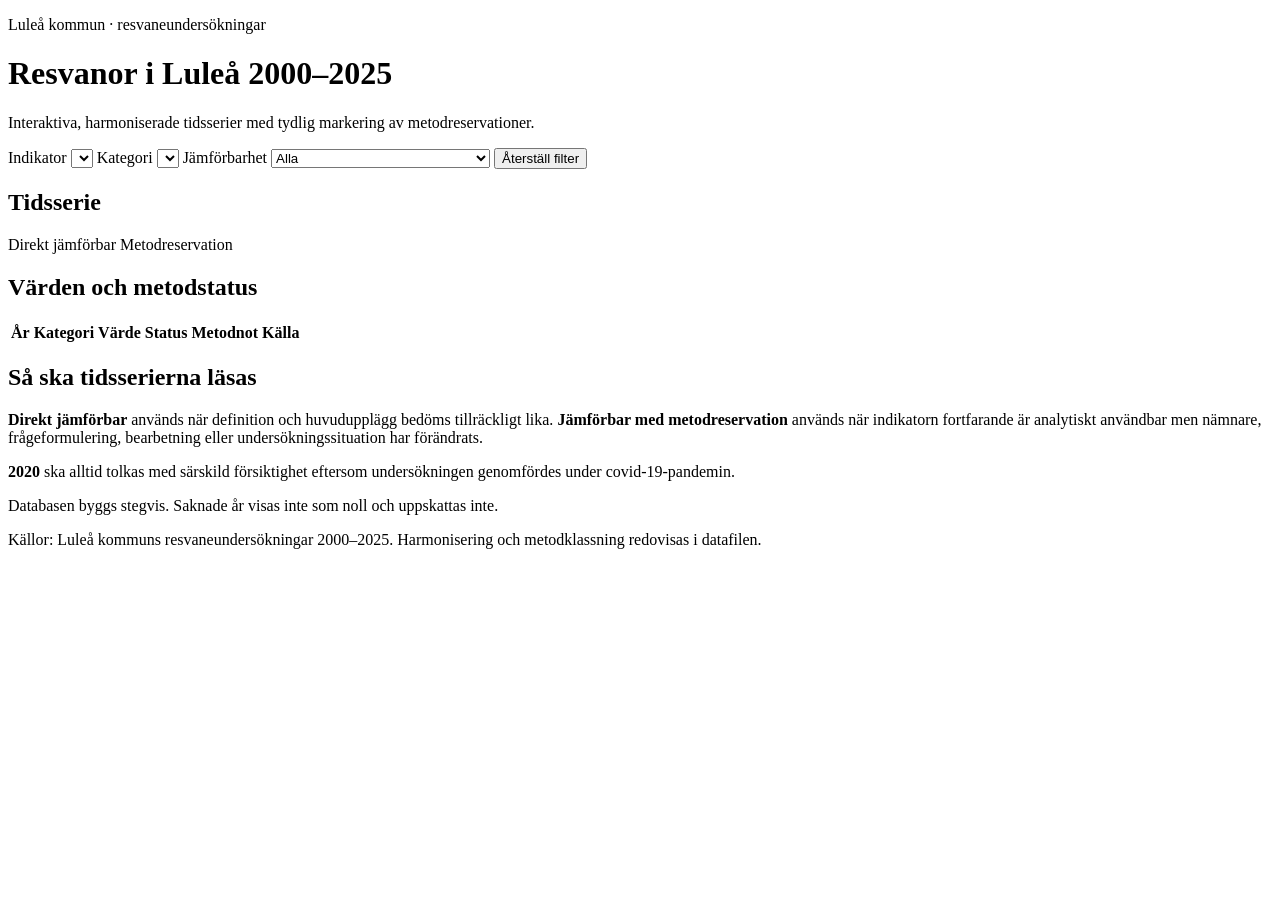
==== docs/index.html @ ea21bcc7 "Add RVU dashboard page" ====
<!doctype html>
<html lang="sv">
<head>
  <meta charset="utf-8">
  <meta name="viewport" content="width=device-width,initial-scale=1">
  <title>Resvanor i Luleå 2000–2025</title>
  <meta name="description" content="Harmoniserade indikatorer från Luleås resvaneundersökningar 2000–2025.">
  <link rel="stylesheet" href="styles.css">
  <script src="https://cdn.plot.ly/plotly-2.35.2.min.js"></script>
</head>
<body>
  <header class="hero">
    <div class="wrap">
      <p class="eyebrow">Luleå kommun · resvaneundersökningar</p>
      <h1>Resvanor i Luleå 2000–2025</h1>
      <p class="lead">Interaktiva, harmoniserade tidsserier med tydlig markering av metodreservationer.</p>
    </div>
  </header>

  <main class="wrap">
    <section class="controls" aria-label="Filter">
      <label>Indikator
        <select id="indicator"></select>
      </label>
      <label>Kategori
        <select id="category"></select>
      </label>
      <label>Jämförbarhet
        <select id="status">
          <option value="all">Alla</option>
          <option value="direct">Direkt jämförbar</option>
          <option value="reservation">Jämförbar med metodreservation</option>
        </select>
      </label>
      <button id="reset" type="button">Återställ filter</button>
    </section>

    <section class="notice" id="notice" role="status"></section>

    <section class="panel">
      <div class="panel-head">
        <div>
          <h2 id="chartTitle">Tidsserie</h2>
          <p id="chartSubtitle"></p>
        </div>
        <div class="legend-note">
          <span class="dot direct"></span> Direkt jämförbar
          <span class="dot reservation"></span> Metodreservation
        </div>
      </div>
      <div id="chart" class="chart" aria-label="Interaktivt diagram"></div>
    </section>

    <section class="panel">
      <h2>Värden och metodstatus</h2>
      <div class="table-wrap">
        <table>
          <thead><tr><th>År</th><th>Kategori</th><th>Värde</th><th>Status</th><th>Metodnot</th><th>Källa</th></tr></thead>
          <tbody id="dataTable"></tbody>
        </table>
      </div>
    </section>

    <section class="method">
      <h2>Så ska tidsserierna läsas</h2>
      <p><strong>Direkt jämförbar</strong> används när definition och huvudupplägg bedöms tillräckligt lika. <strong>Jämförbar med metodreservation</strong> används när indikatorn fortfarande är analytiskt användbar men nämnare, frågeformulering, bearbetning eller undersökningssituation har förändrats.</p>
      <p><strong>2020</strong> ska alltid tolkas med särskild försiktighet eftersom undersökningen genomfördes under covid-19-pandemin.</p>
      <p>Databasen byggs stegvis. Saknade år visas inte som noll och uppskattas inte.</p>
    </section>
  </main>

  <footer class="wrap footer">
    <p>Källor: Luleå kommuns resvaneundersökningar 2000–2025. Harmonisering och metodklassning redovisas i datafilen.</p>
  </footer>
  <script src="app.js"></script>
</body>
</html>
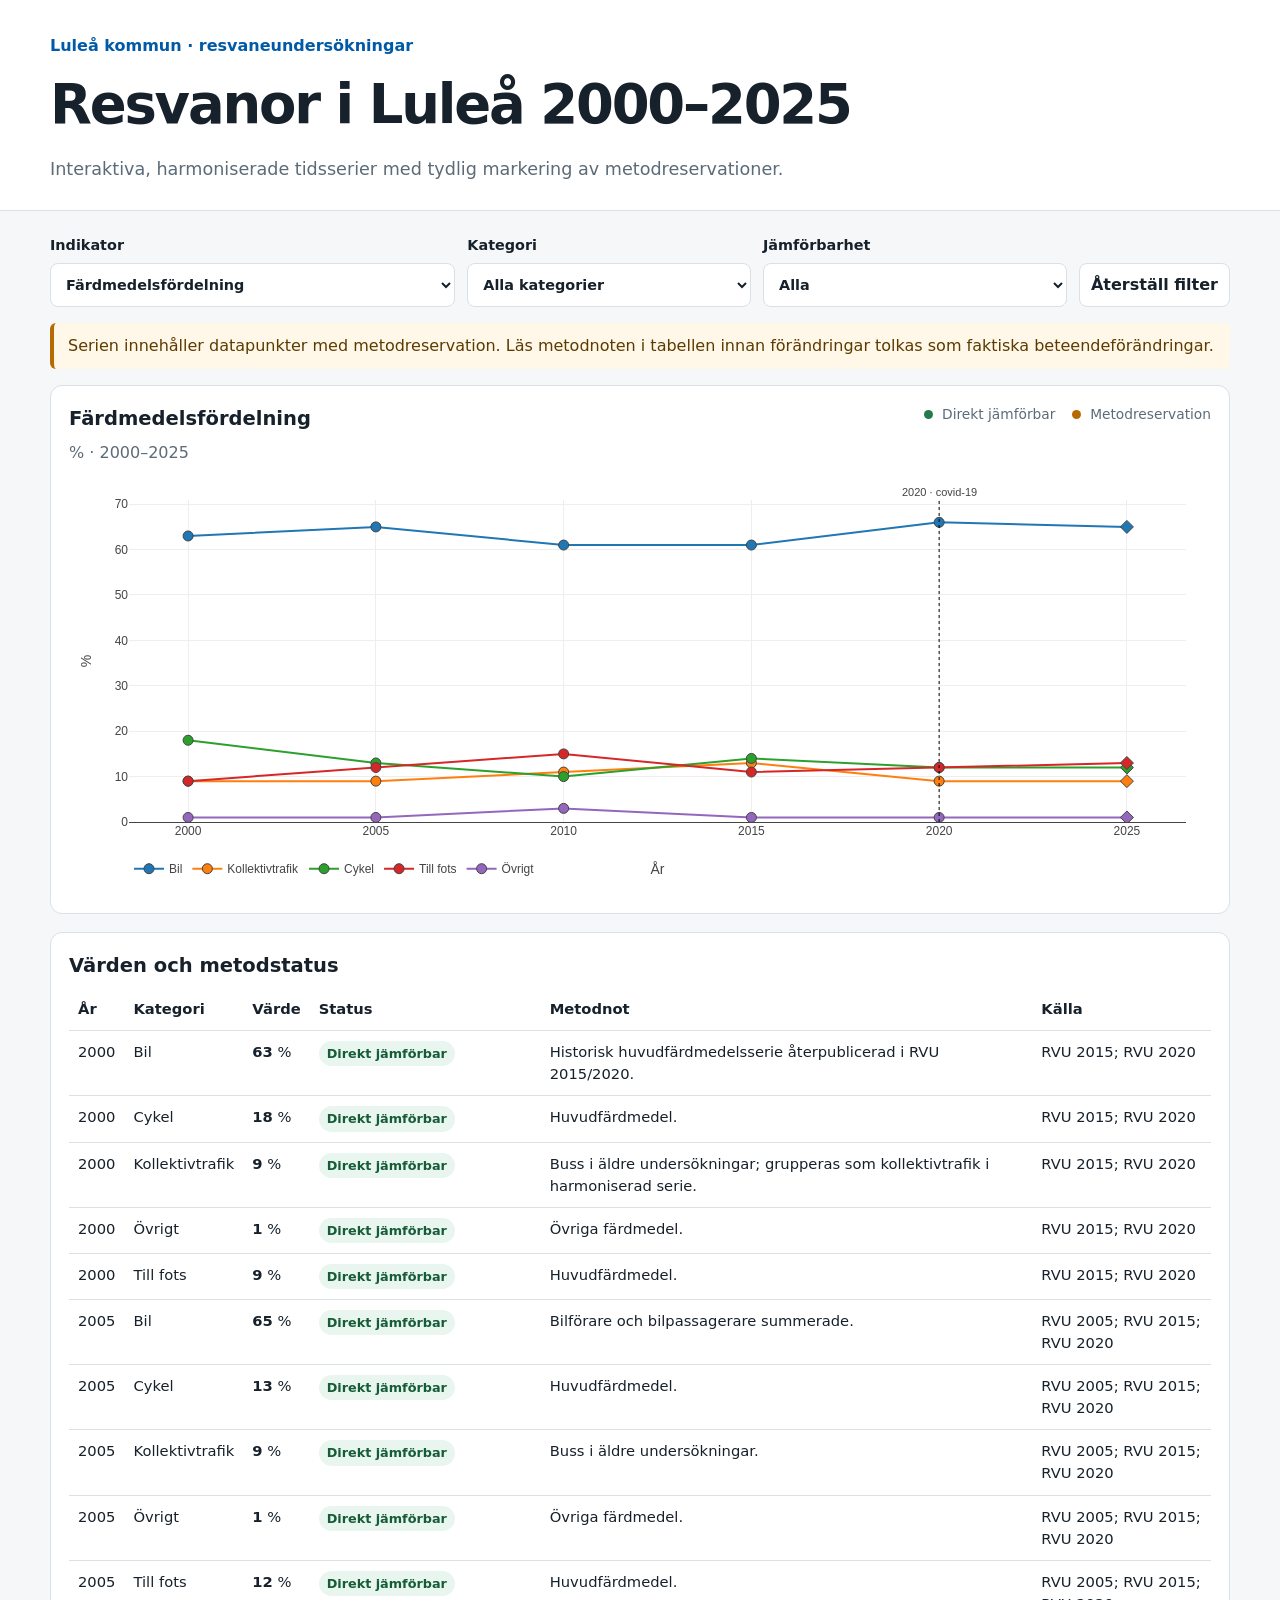
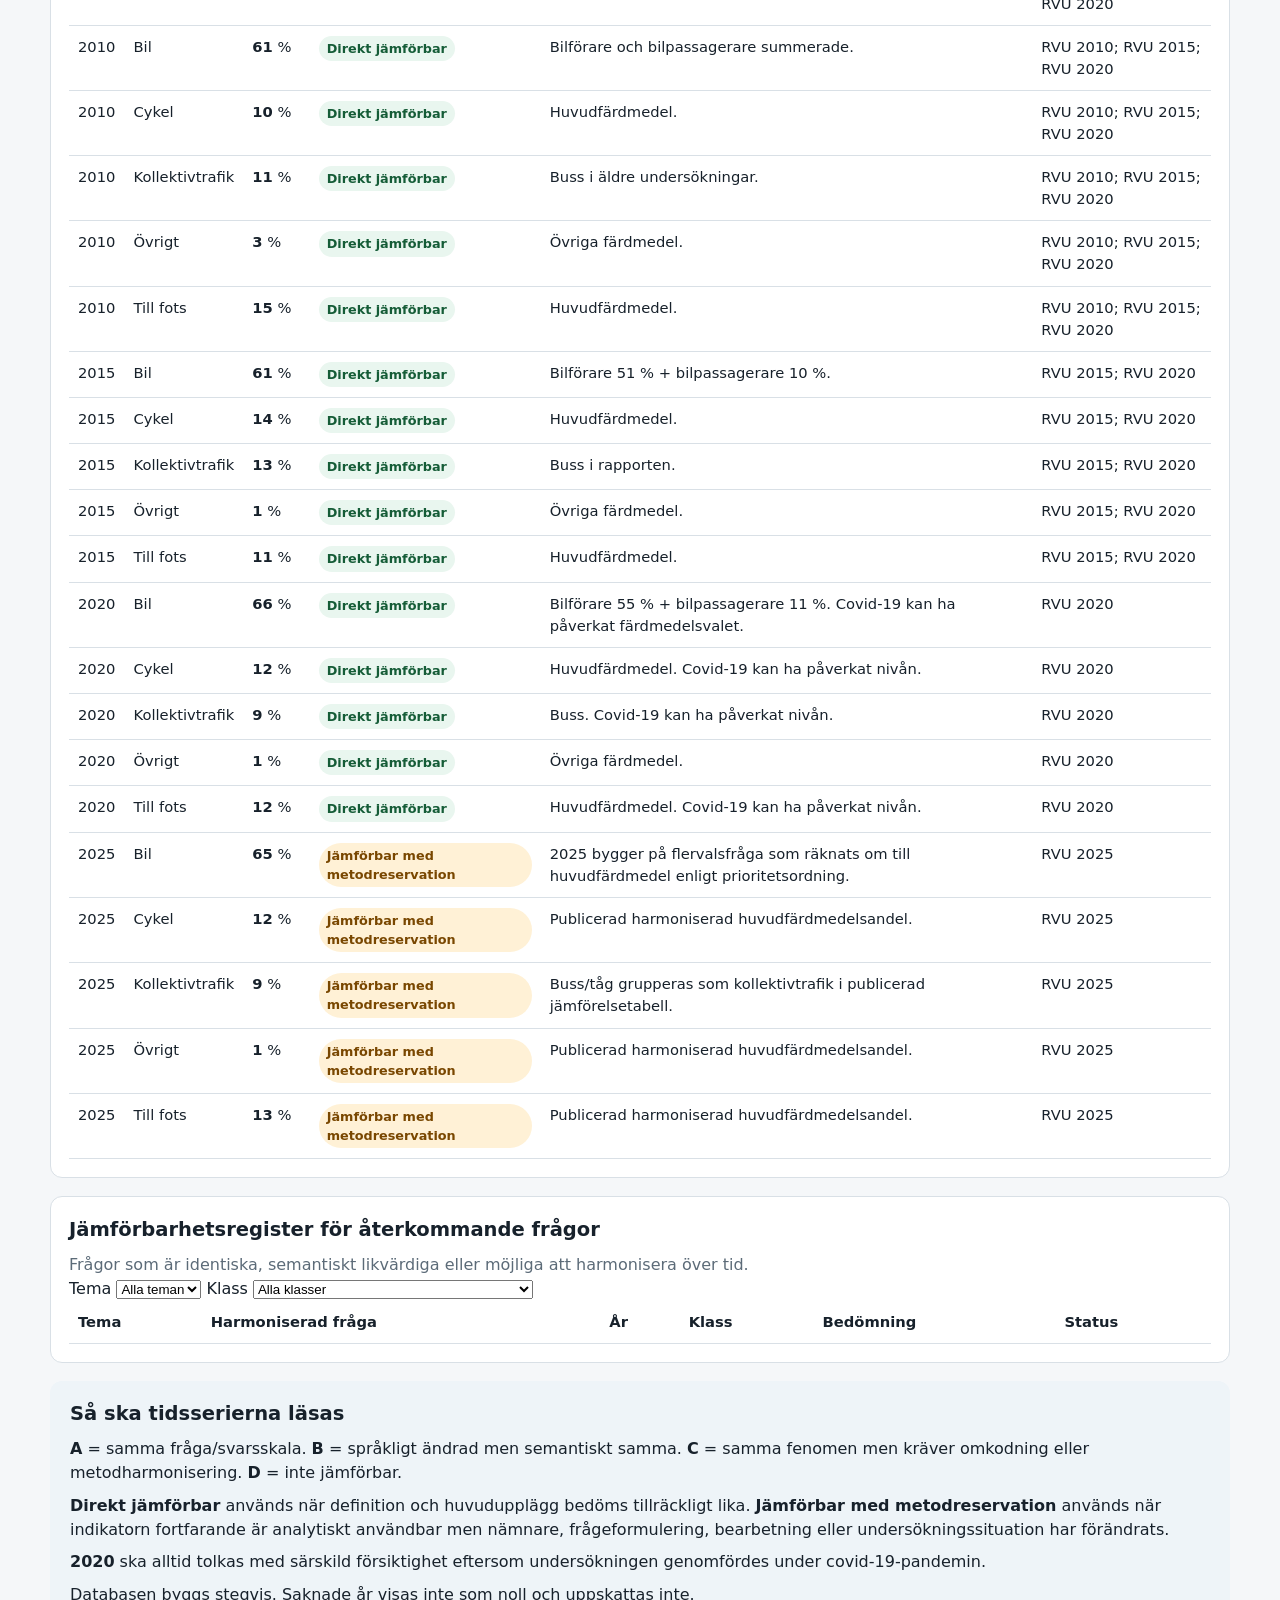
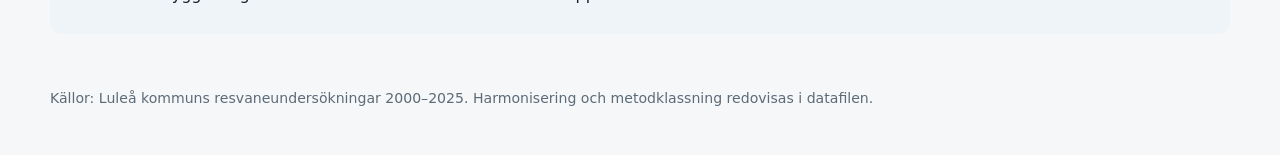
==== commit bb2d0c91: "Add question comparability register to dashboard" ====
--- a/docs/index.html
+++ b/docs/index.html
@@ -61,8 +61,38 @@
       </div>
     </section>
 
+    <section class="panel">
+      <div class="panel-head">
+        <div>
+          <h2>Jämförbarhetsregister för återkommande frågor</h2>
+          <p>Frågor som är identiska, semantiskt likvärdiga eller möjliga att harmonisera över tid.</p>
+        </div>
+      </div>
+      <div class="registry-controls">
+        <label>Tema
+          <select id="registryTheme"><option value="all">Alla teman</option></select>
+        </label>
+        <label>Klass
+          <select id="registryClass">
+            <option value="all">Alla klasser</option>
+            <option value="A">A – Samma fråga och svarsskala</option>
+            <option value="B">B – Semantiskt samma</option>
+            <option value="C">C – Kräver omkodning/metodharmonisering</option>
+            <option value="D">D – Inte jämförbar</option>
+          </select>
+        </label>
+      </div>
+      <div class="table-wrap">
+        <table>
+          <thead><tr><th>Tema</th><th>Harmoniserad fråga</th><th>År</th><th>Klass</th><th>Bedömning</th><th>Status</th></tr></thead>
+          <tbody id="registryTable"></tbody>
+        </table>
+      </div>
+    </section>
+
     <section class="method">
       <h2>Så ska tidsserierna läsas</h2>
+      <p><strong>A</strong> = samma fråga/svarsskala. <strong>B</strong> = språkligt ändrad men semantiskt samma. <strong>C</strong> = samma fenomen men kräver omkodning eller metodharmonisering. <strong>D</strong> = inte jämförbar.</p>
       <p><strong>Direkt jämförbar</strong> används när definition och huvudupplägg bedöms tillräckligt lika. <strong>Jämförbar med metodreservation</strong> används när indikatorn fortfarande är analytiskt användbar men nämnare, frågeformulering, bearbetning eller undersökningssituation har förändrats.</p>
       <p><strong>2020</strong> ska alltid tolkas med särskild försiktighet eftersom undersökningen genomfördes under covid-19-pandemin.</p>
       <p>Databasen byggs stegvis. Saknade år visas inte som noll och uppskattas inte.</p>
--- a/docs/styles.css
+++ b/docs/styles.css
@@ -0,0 +1,9 @@
+:root{--bg:#f5f7f9;--card:#fff;--text:#17212b;--muted:#5c6b78;--line:#d9e0e6;--accent:#005aa7;--direct:#257a4d;--reservation:#b66b00}
+*{box-sizing:border-box}body{margin:0;background:var(--bg);color:var(--text);font-family:system-ui,-apple-system,BlinkMacSystemFont,"Segoe UI",sans-serif;line-height:1.5}
+.wrap{width:min(1180px,calc(100% - 32px));margin:auto}.hero{background:#fff;border-bottom:1px solid var(--line);padding:34px 0 28px}.eyebrow{margin:0 0 6px;color:var(--accent);font-weight:700}.hero h1{margin:0;font-size:clamp(2rem,5vw,3.4rem);letter-spacing:-.04em}.lead{margin:10px 0 0;color:var(--muted);font-size:1.1rem}
+main{padding:24px 0 40px}.controls{display:grid;grid-template-columns:2fr 1.4fr 1.5fr auto;gap:12px;align-items:end;margin-bottom:16px}.controls label{font-weight:650;font-size:.9rem}.controls select,.controls button{width:100%;margin-top:6px;min-height:44px;border:1px solid var(--line);border-radius:8px;background:#fff;color:var(--text);padding:9px 11px;font:inherit}.controls button{cursor:pointer;font-weight:700}.controls button:hover{border-color:#9facb7}
+.notice{margin:0 0 16px;padding:11px 14px;border-left:4px solid var(--reservation);background:#fff7e8;border-radius:6px;color:#5c3b00}.notice:empty{display:none}
+.panel{background:var(--card);border:1px solid var(--line);border-radius:12px;padding:18px;margin-bottom:18px}.panel-head{display:flex;gap:18px;justify-content:space-between;align-items:flex-start}.panel h2,.method h2{margin:0 0 8px;font-size:1.22rem}.panel p{margin:0;color:var(--muted)}.chart{min-height:430px}.legend-note{white-space:nowrap;color:var(--muted);font-size:.86rem}.dot{display:inline-block;width:9px;height:9px;border-radius:50%;margin:0 5px 0 12px}.dot.direct{background:var(--direct)}.dot.reservation{background:var(--reservation)}
+.table-wrap{overflow:auto}table{width:100%;border-collapse:collapse;font-size:.92rem}th,td{text-align:left;padding:10px 9px;border-bottom:1px solid var(--line);vertical-align:top}th{position:sticky;top:0;background:#fff}.status-pill{display:inline-block;border-radius:999px;padding:3px 8px;font-size:.8rem;font-weight:700}.status-pill.direct{background:#e9f6ef;color:#155c37}.status-pill.reservation{background:#fff1d6;color:#794700}
+.method{background:#eef4f8;border-radius:12px;padding:18px 20px}.method p{margin:.55rem 0}.footer{padding:0 0 32px;color:var(--muted);font-size:.88rem}
+@media(max-width:800px){.controls{grid-template-columns:1fr}.panel-head{display:block}.legend-note{white-space:normal;margin-top:8px}.chart{min-height:360px}.wrap{width:min(100% - 20px,1180px)}}
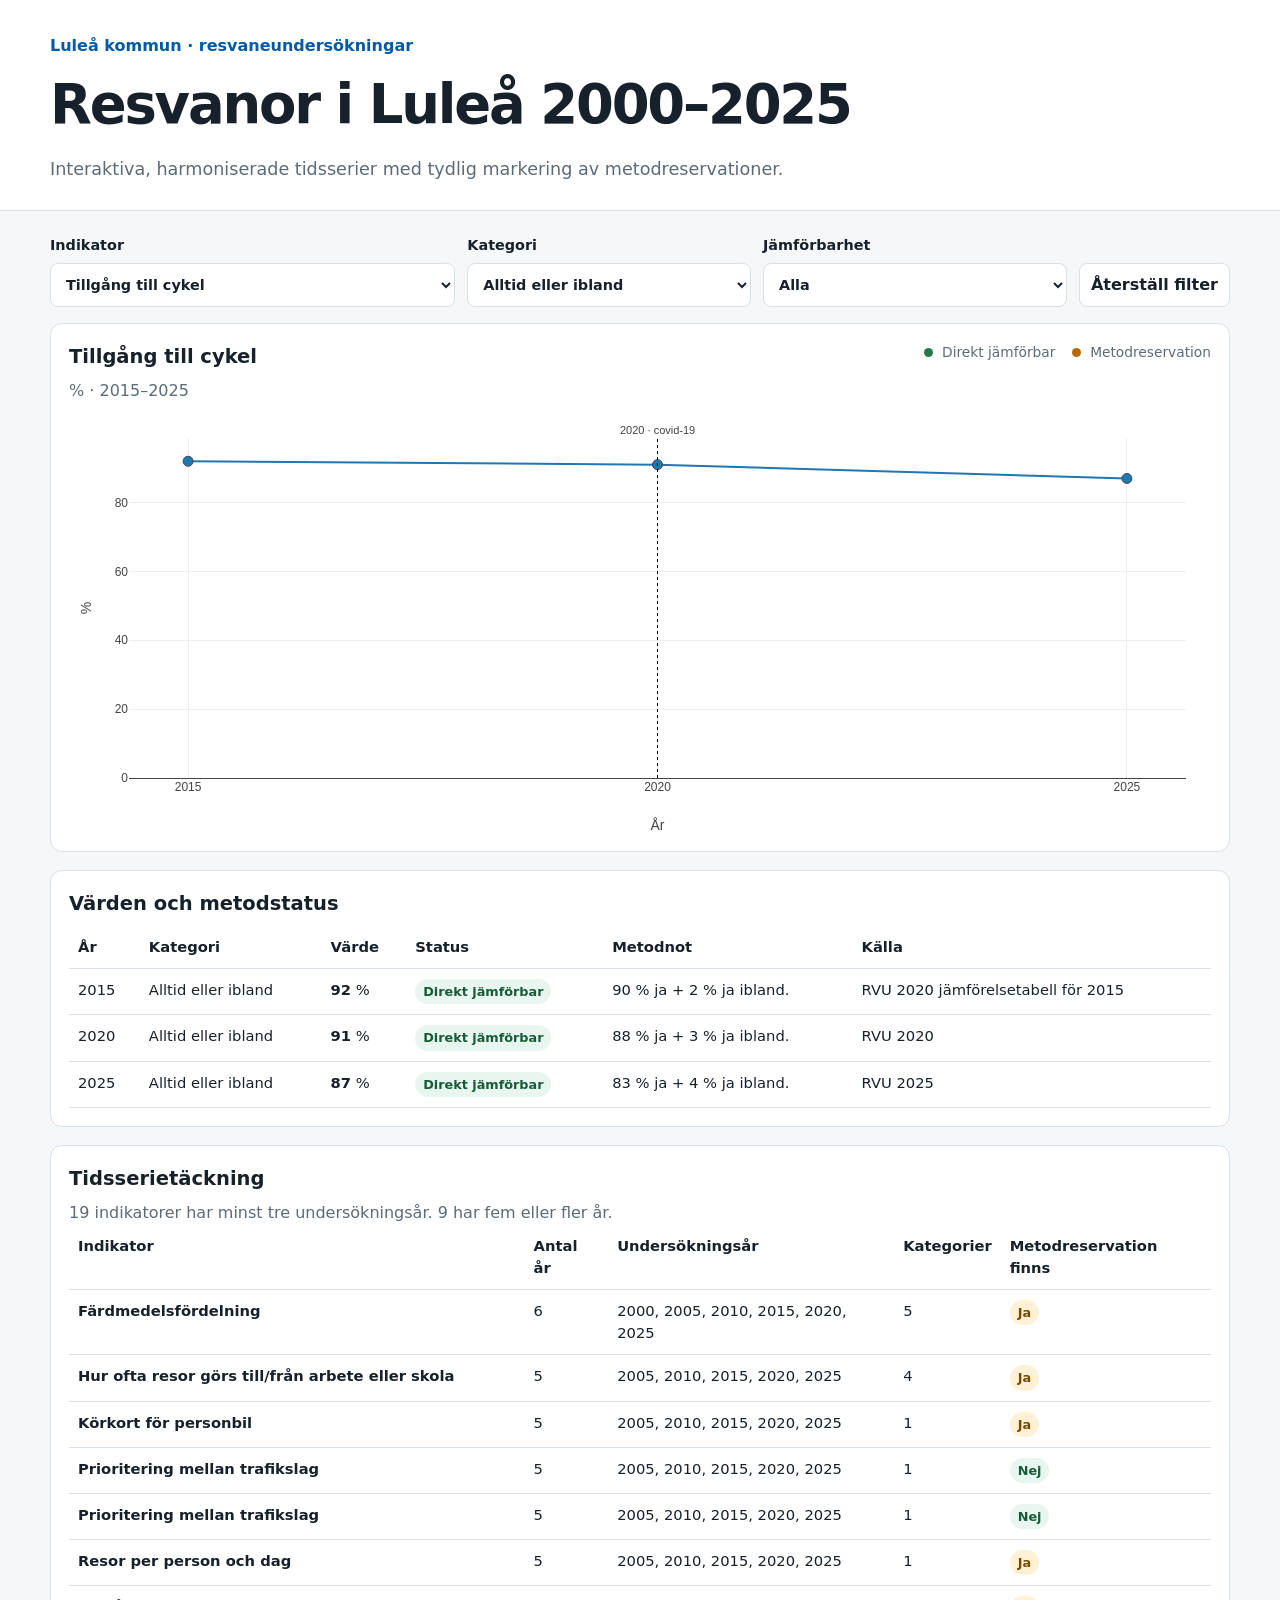
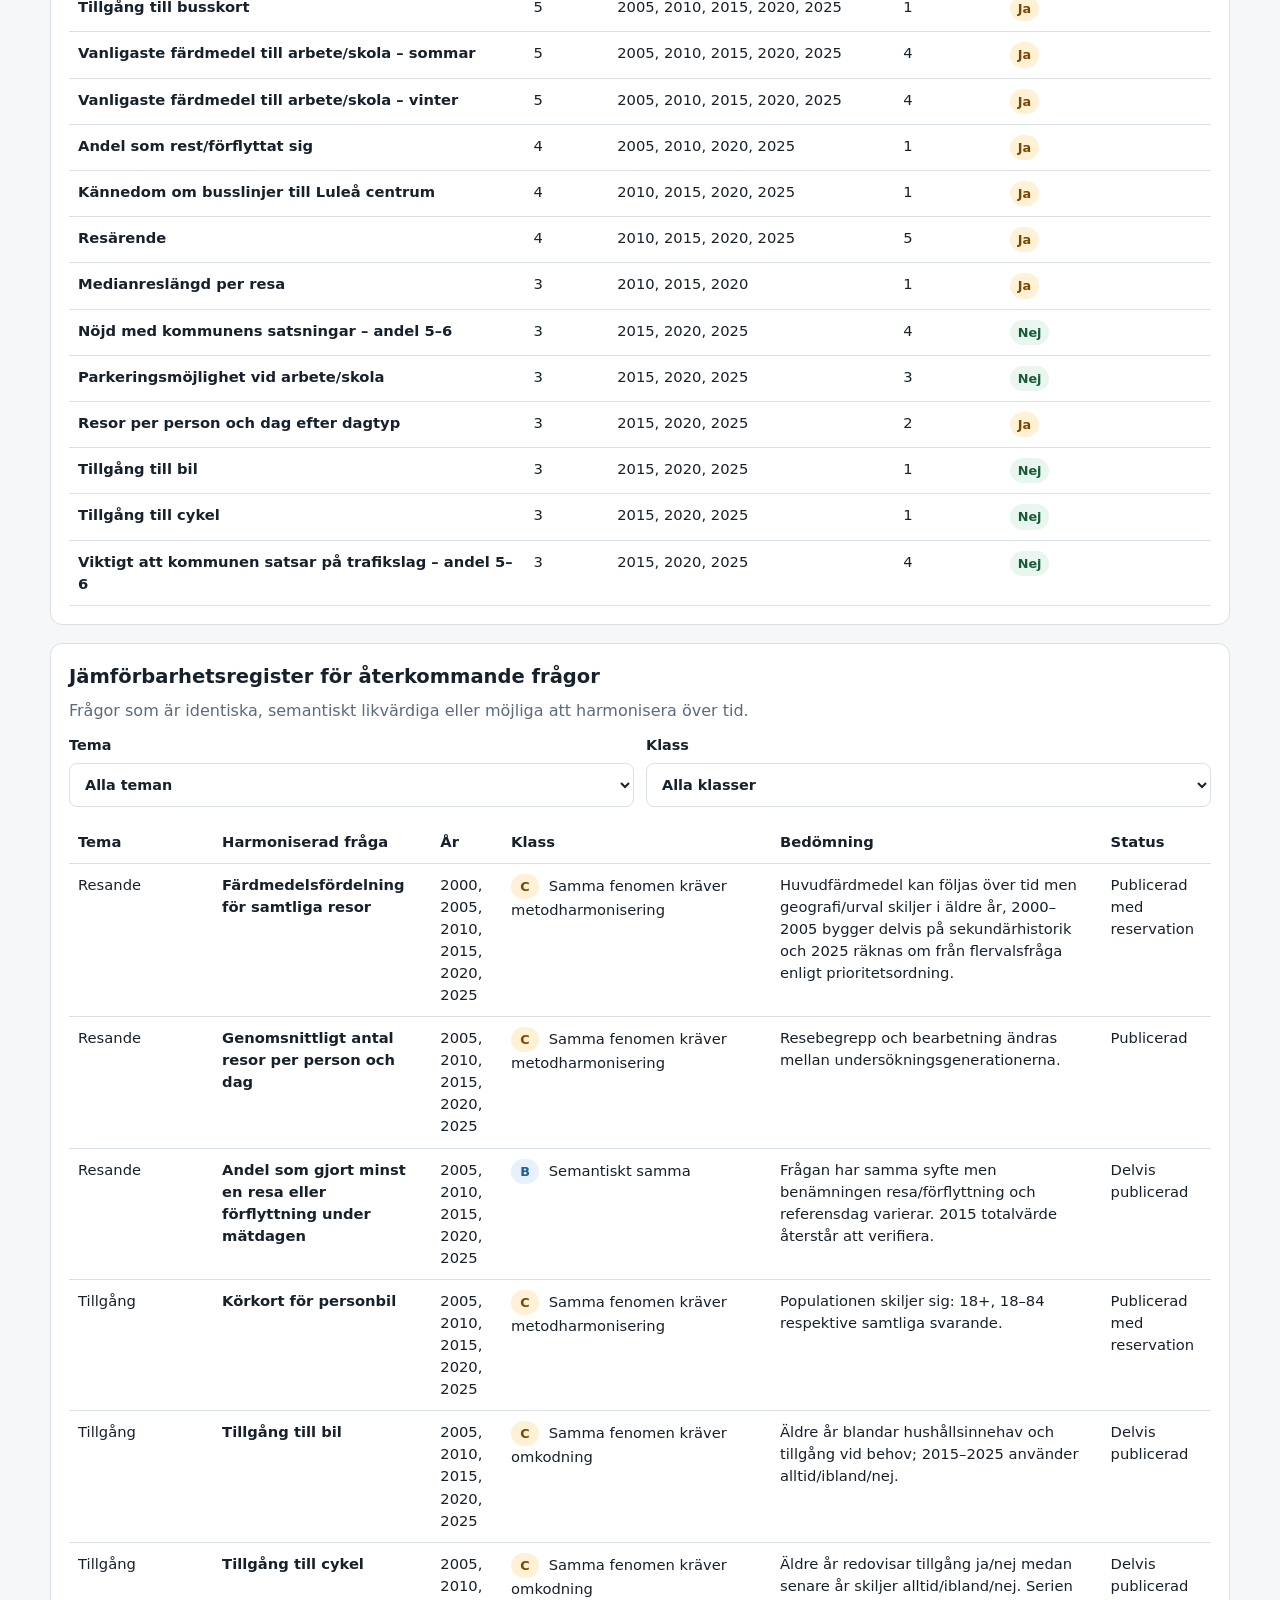
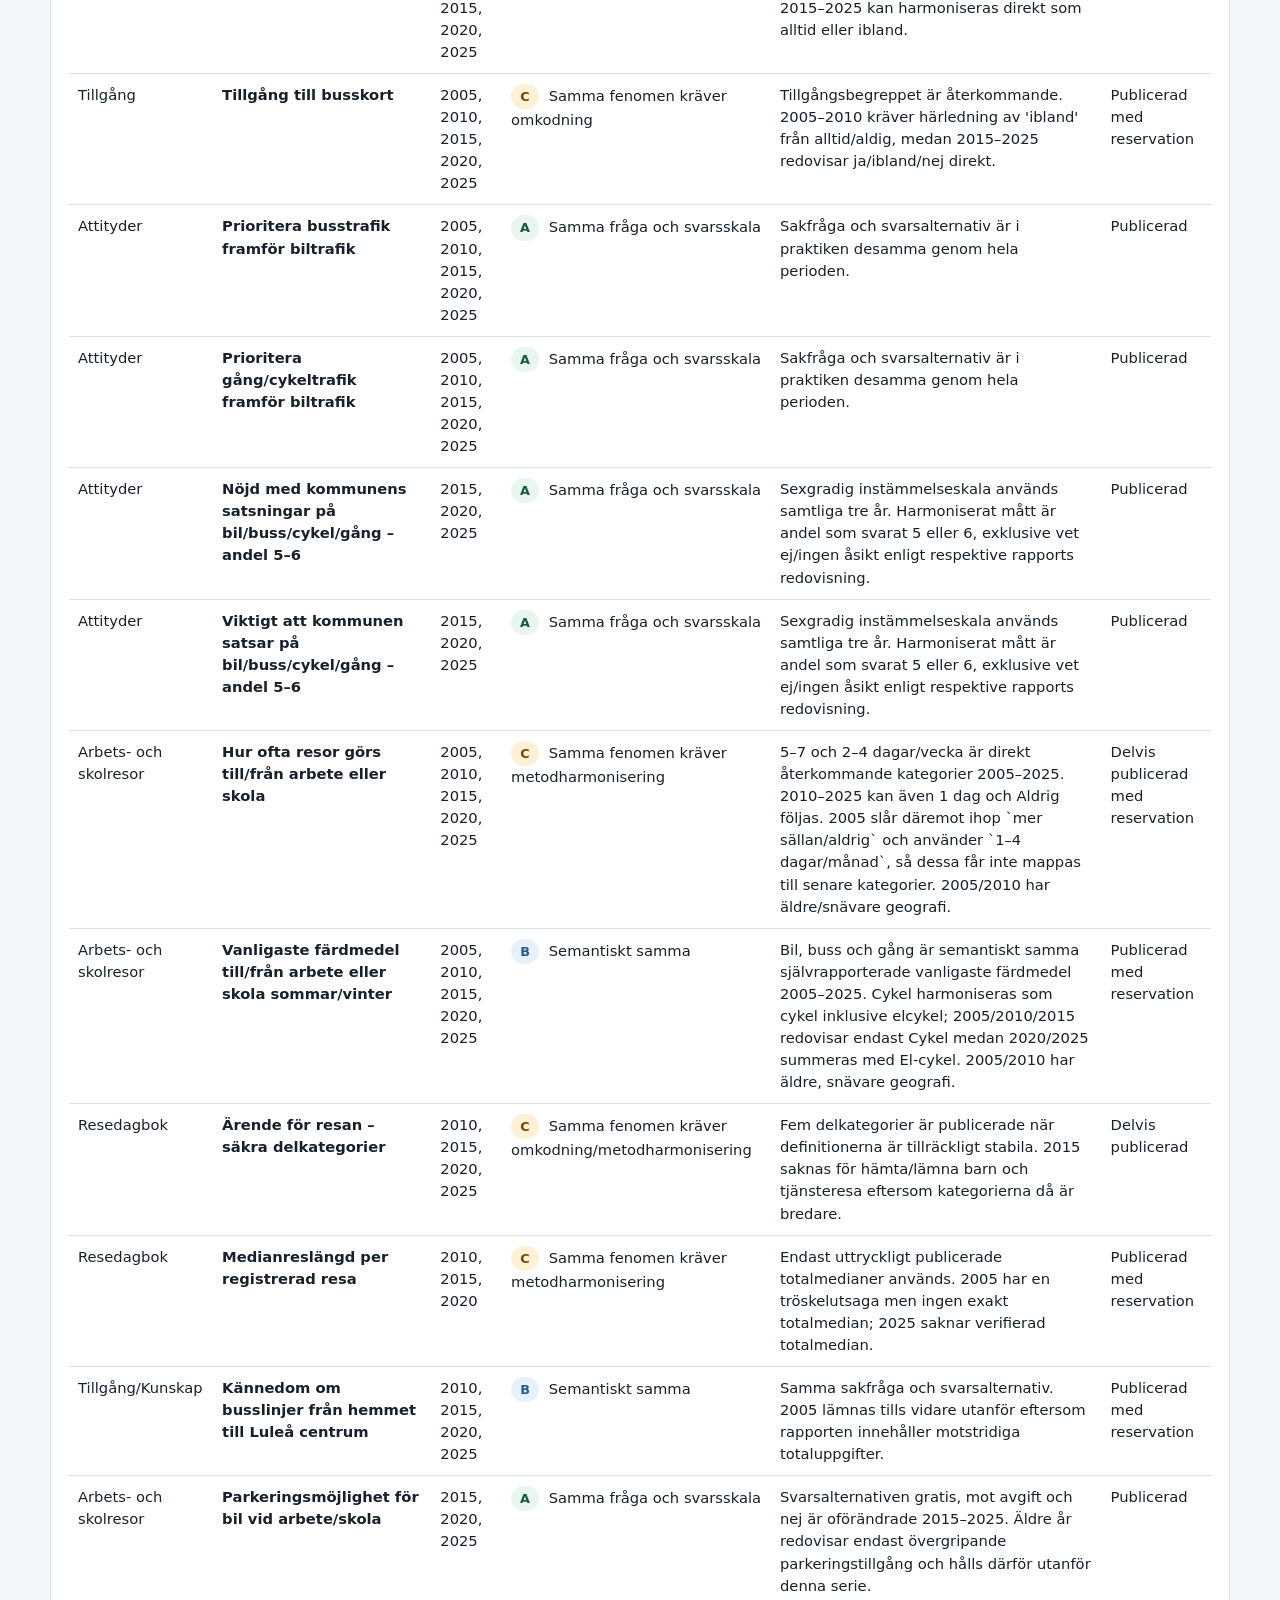
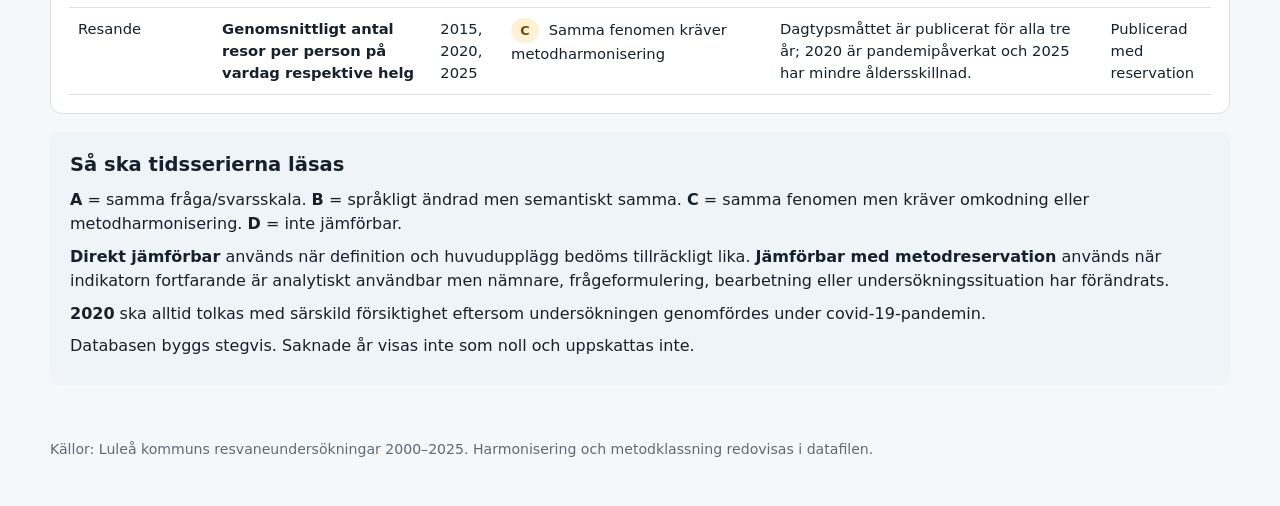
==== commit d5c282a7: "Stage 15: show indicators with at least three years" ====
--- a/docs/index.html
+++ b/docs/index.html
@@ -64,6 +64,21 @@
     <section class="panel">
       <div class="panel-head">
         <div>
+          <h2>Tidsserietäckning</h2>
+          <p id="coverageSummary">Sammanställer indikatorer med minst tre undersökningsår.</p>
+        </div>
+      </div>
+      <div class="table-wrap">
+        <table>
+          <thead><tr><th>Indikator</th><th>Antal år</th><th>Undersökningsår</th><th>Kategorier</th><th>Metodreservation finns</th></tr></thead>
+          <tbody id="coverageTable"></tbody>
+        </table>
+      </div>
+    </section>
+
+    <section class="panel">
+      <div class="panel-head">
+        <div>
           <h2>Jämförbarhetsregister för återkommande frågor</h2>
           <p>Frågor som är identiska, semantiskt likvärdiga eller möjliga att harmonisera över tid.</p>
         </div>
--- a/docs/styles.css
+++ b/docs/styles.css
@@ -6,4 +6,7 @@
 .panel{background:var(--card);border:1px solid var(--line);border-radius:12px;padding:18px;margin-bottom:18px}.panel-head{display:flex;gap:18px;justify-content:space-between;align-items:flex-start}.panel h2,.method h2{margin:0 0 8px;font-size:1.22rem}.panel p{margin:0;color:var(--muted)}.chart{min-height:430px}.legend-note{white-space:nowrap;color:var(--muted);font-size:.86rem}.dot{display:inline-block;width:9px;height:9px;border-radius:50%;margin:0 5px 0 12px}.dot.direct{background:var(--direct)}.dot.reservation{background:var(--reservation)}
 .table-wrap{overflow:auto}table{width:100%;border-collapse:collapse;font-size:.92rem}th,td{text-align:left;padding:10px 9px;border-bottom:1px solid var(--line);vertical-align:top}th{position:sticky;top:0;background:#fff}.status-pill{display:inline-block;border-radius:999px;padding:3px 8px;font-size:.8rem;font-weight:700}.status-pill.direct{background:#e9f6ef;color:#155c37}.status-pill.reservation{background:#fff1d6;color:#794700}
 .method{background:#eef4f8;border-radius:12px;padding:18px 20px}.method p{margin:.55rem 0}.footer{padding:0 0 32px;color:var(--muted);font-size:.88rem}
-@media(max-width:800px){.controls{grid-template-columns:1fr}.panel-head{display:block}.legend-note{white-space:normal;margin-top:8px}.chart{min-height:360px}.wrap{width:min(100% - 20px,1180px)}}+@media(max-width:800px){.controls{grid-template-columns:1fr}.panel-head{display:block}.legend-note{white-space:normal;margin-top:8px}.chart{min-height:360px}.wrap{width:min(100% - 20px,1180px)}}
+.registry-controls{display:grid;grid-template-columns:1fr 1fr;gap:12px;margin:12px 0 14px}.registry-controls label{font-weight:650;font-size:.9rem}.registry-controls select{width:100%;margin-top:6px;min-height:44px;border:1px solid var(--line);border-radius:8px;background:#fff;color:var(--text);padding:9px 11px;font:inherit}
+.class-pill{display:inline-block;min-width:28px;text-align:center;border-radius:999px;padding:3px 8px;font-size:.8rem;font-weight:800;margin-right:5px}.class-a{background:#e9f6ef;color:#155c37}.class-b{background:#e8f1fb;color:#1f5f91}.class-c{background:#fff1d6;color:#794700}.class-d{background:#fdeaea;color:#8a2f2f}
+@media(max-width:800px){.registry-controls{grid-template-columns:1fr}}
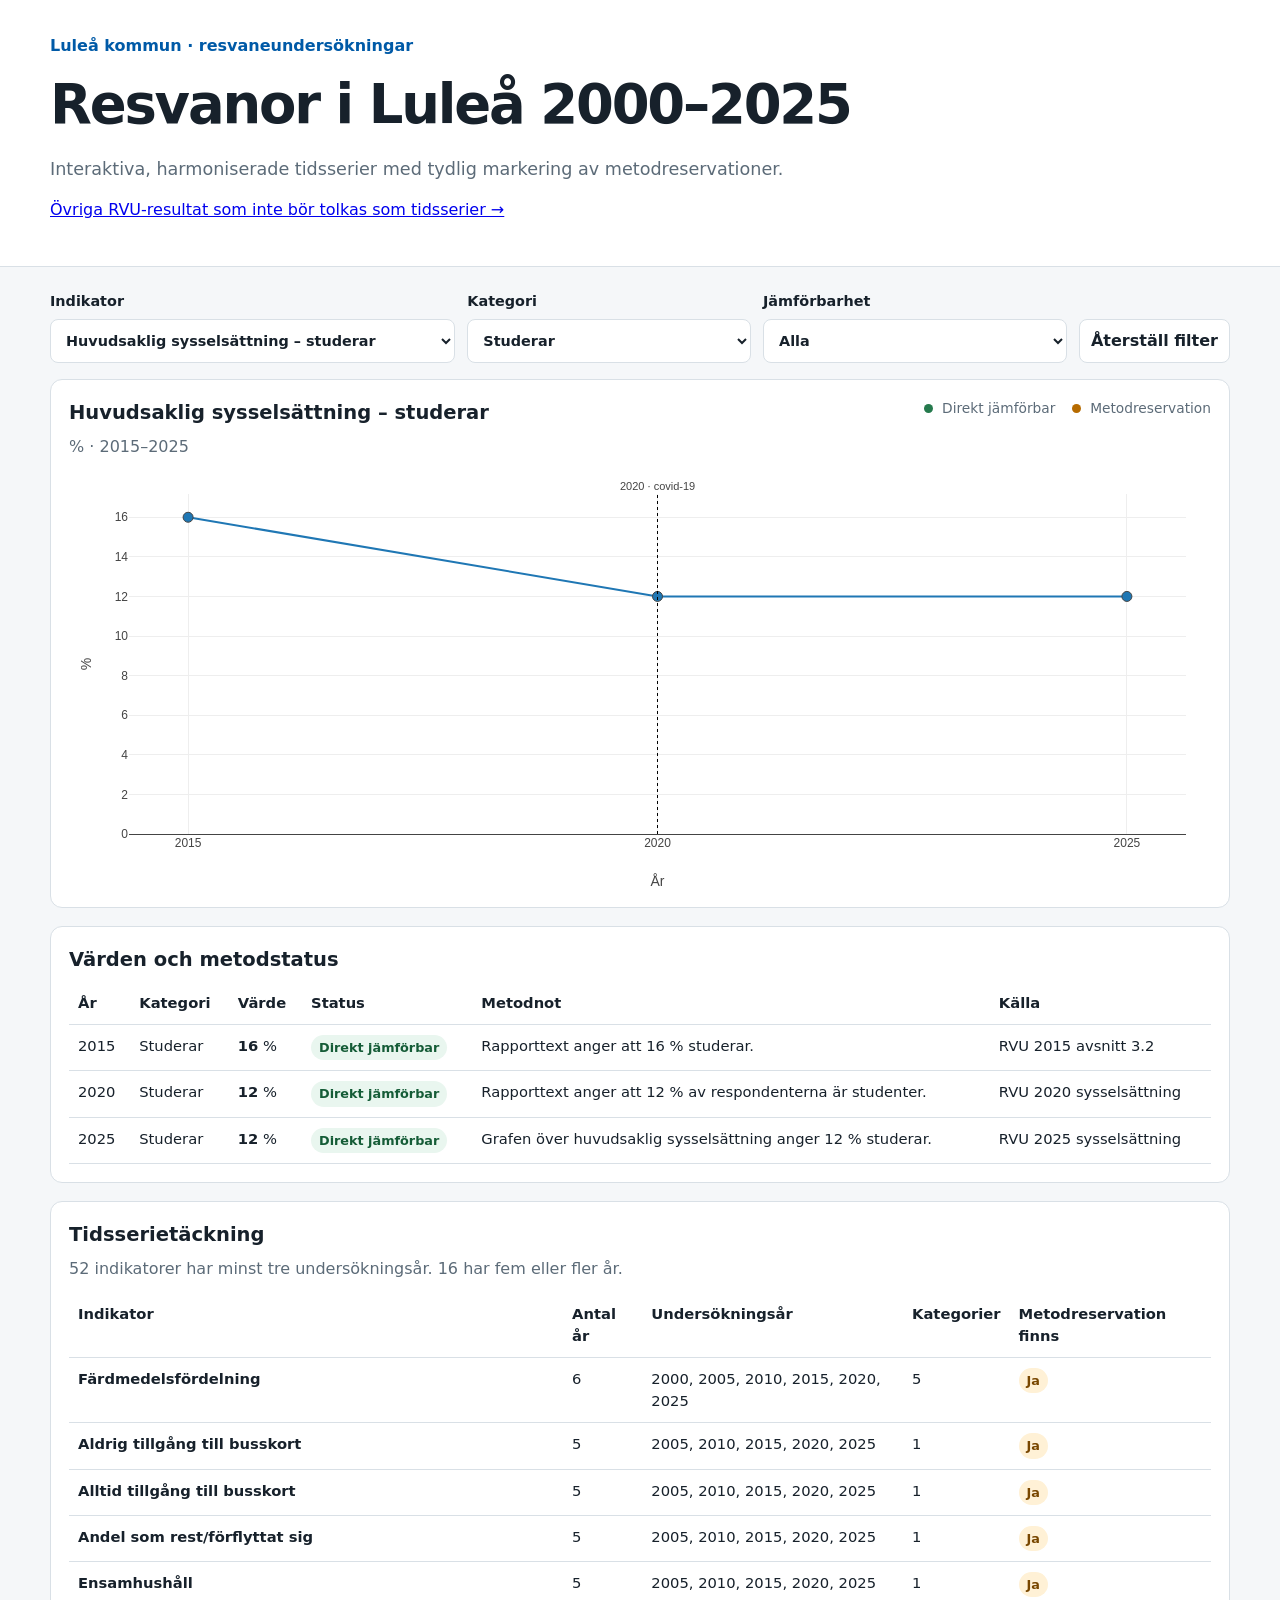
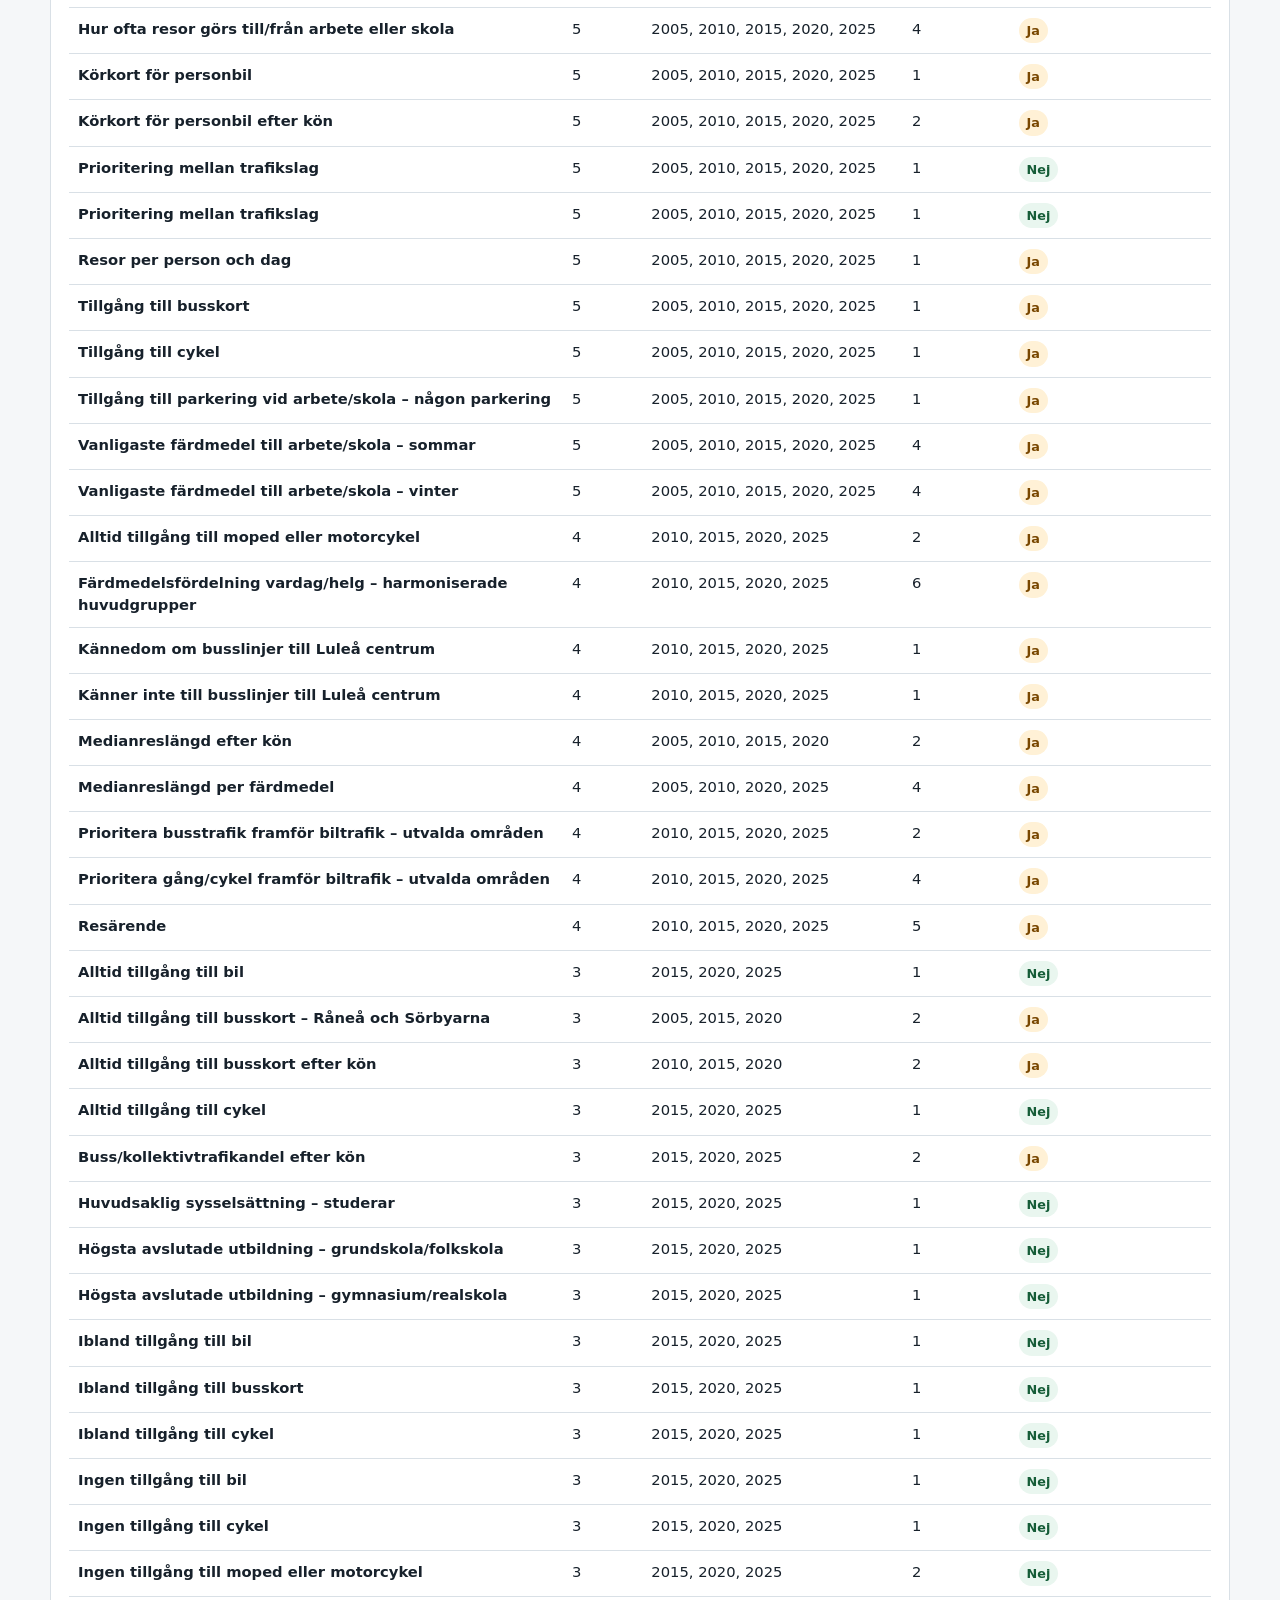
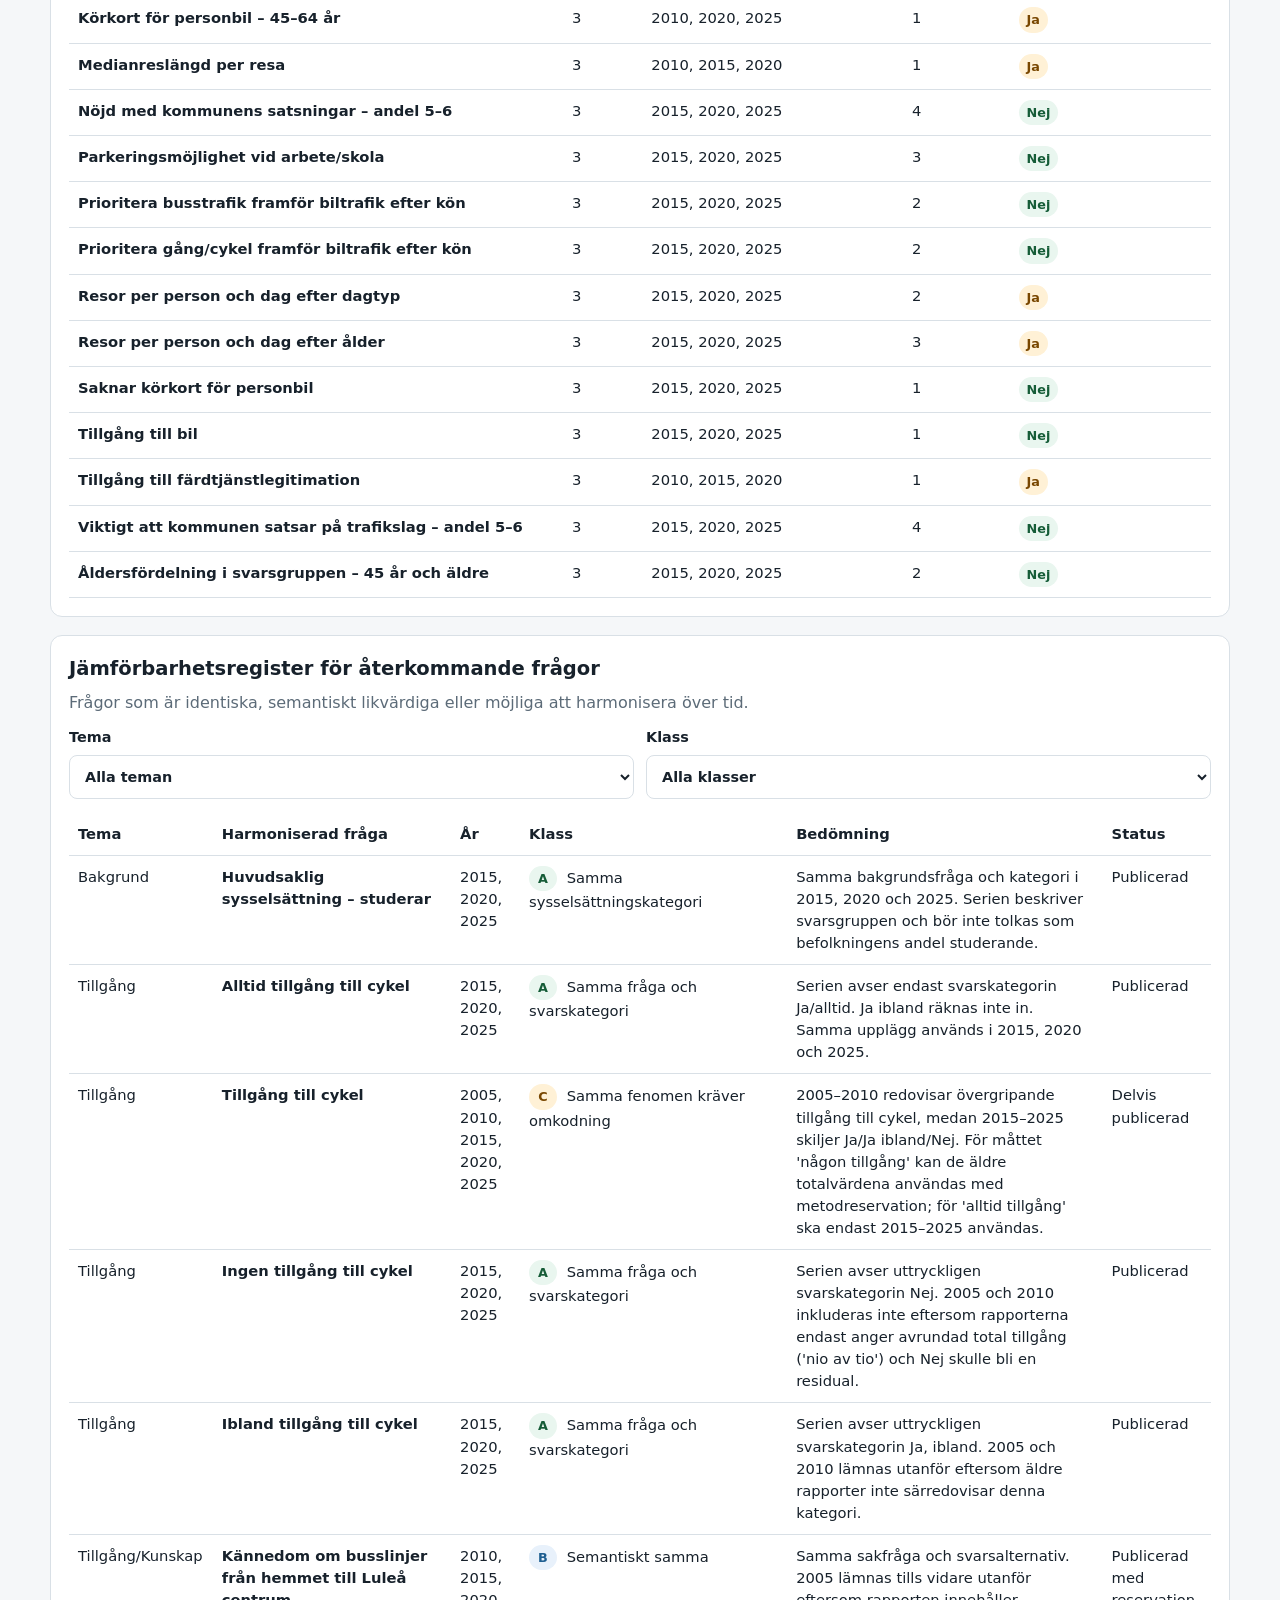
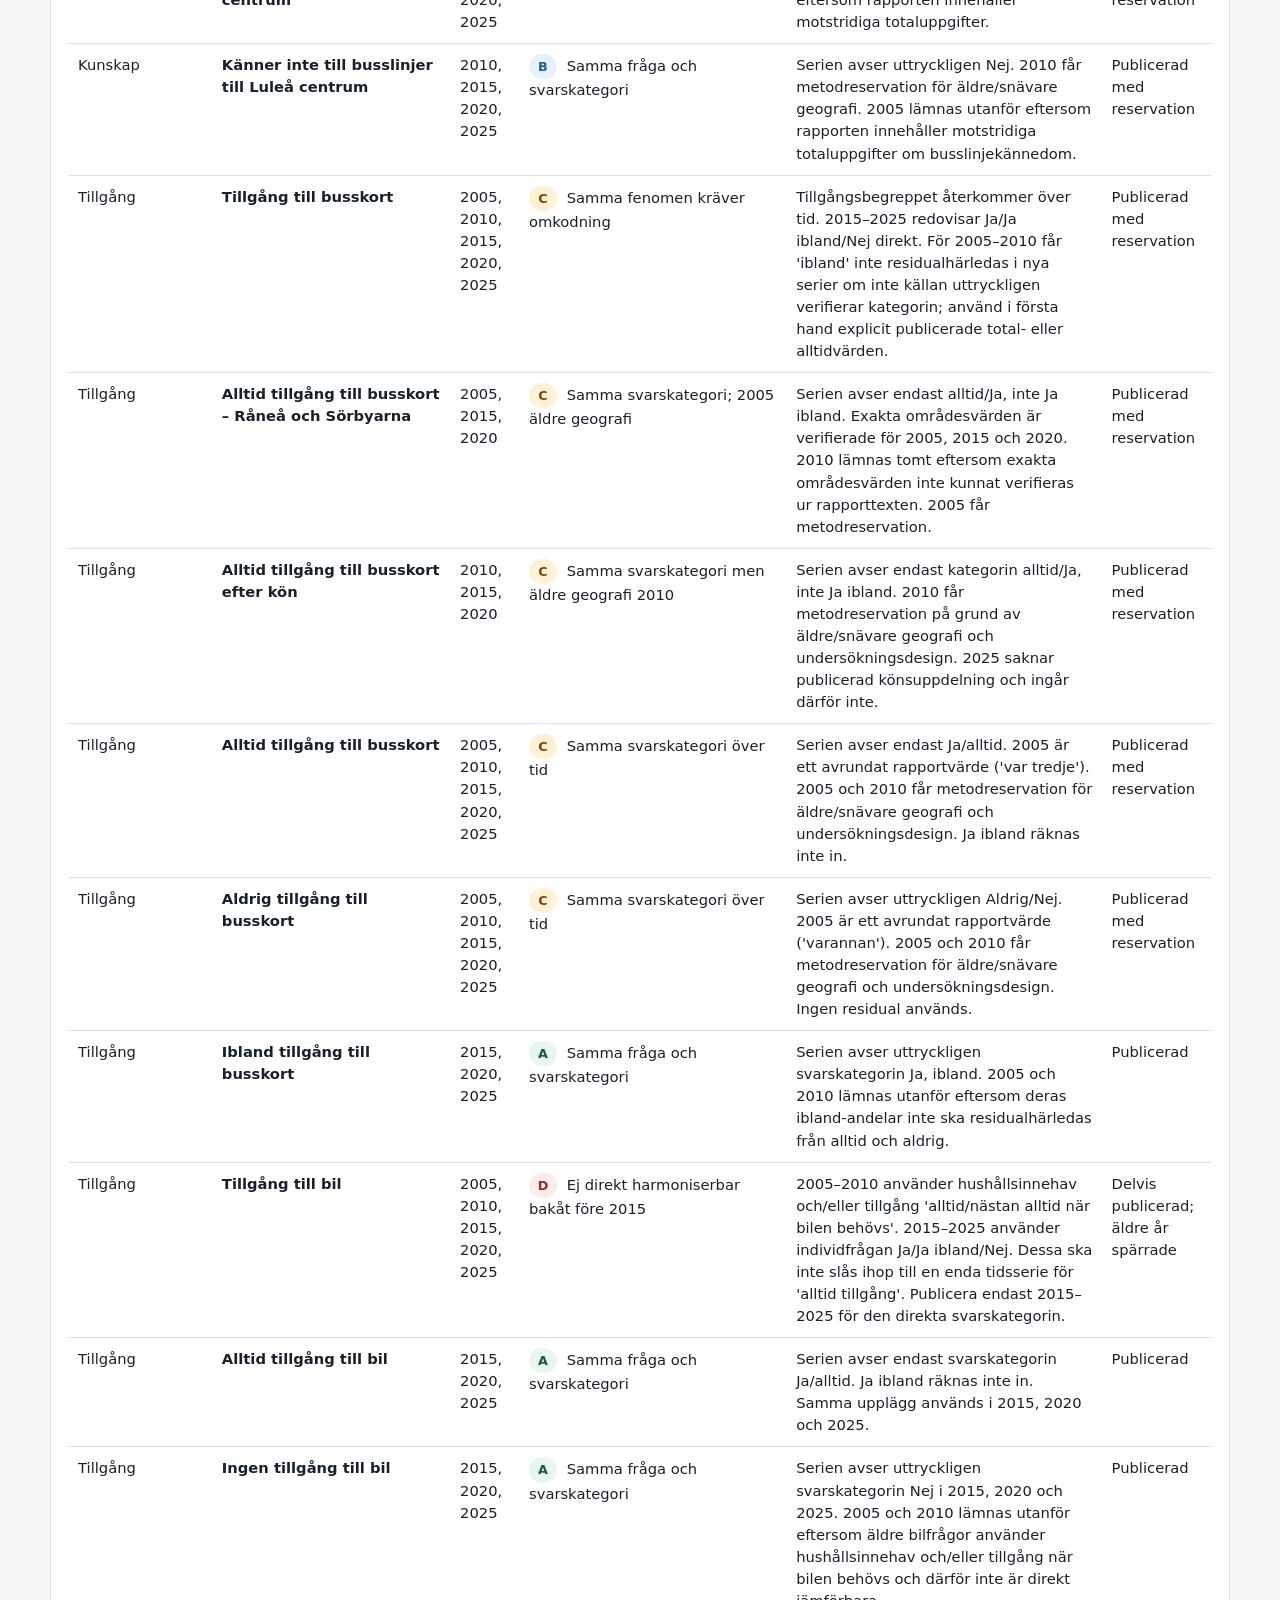
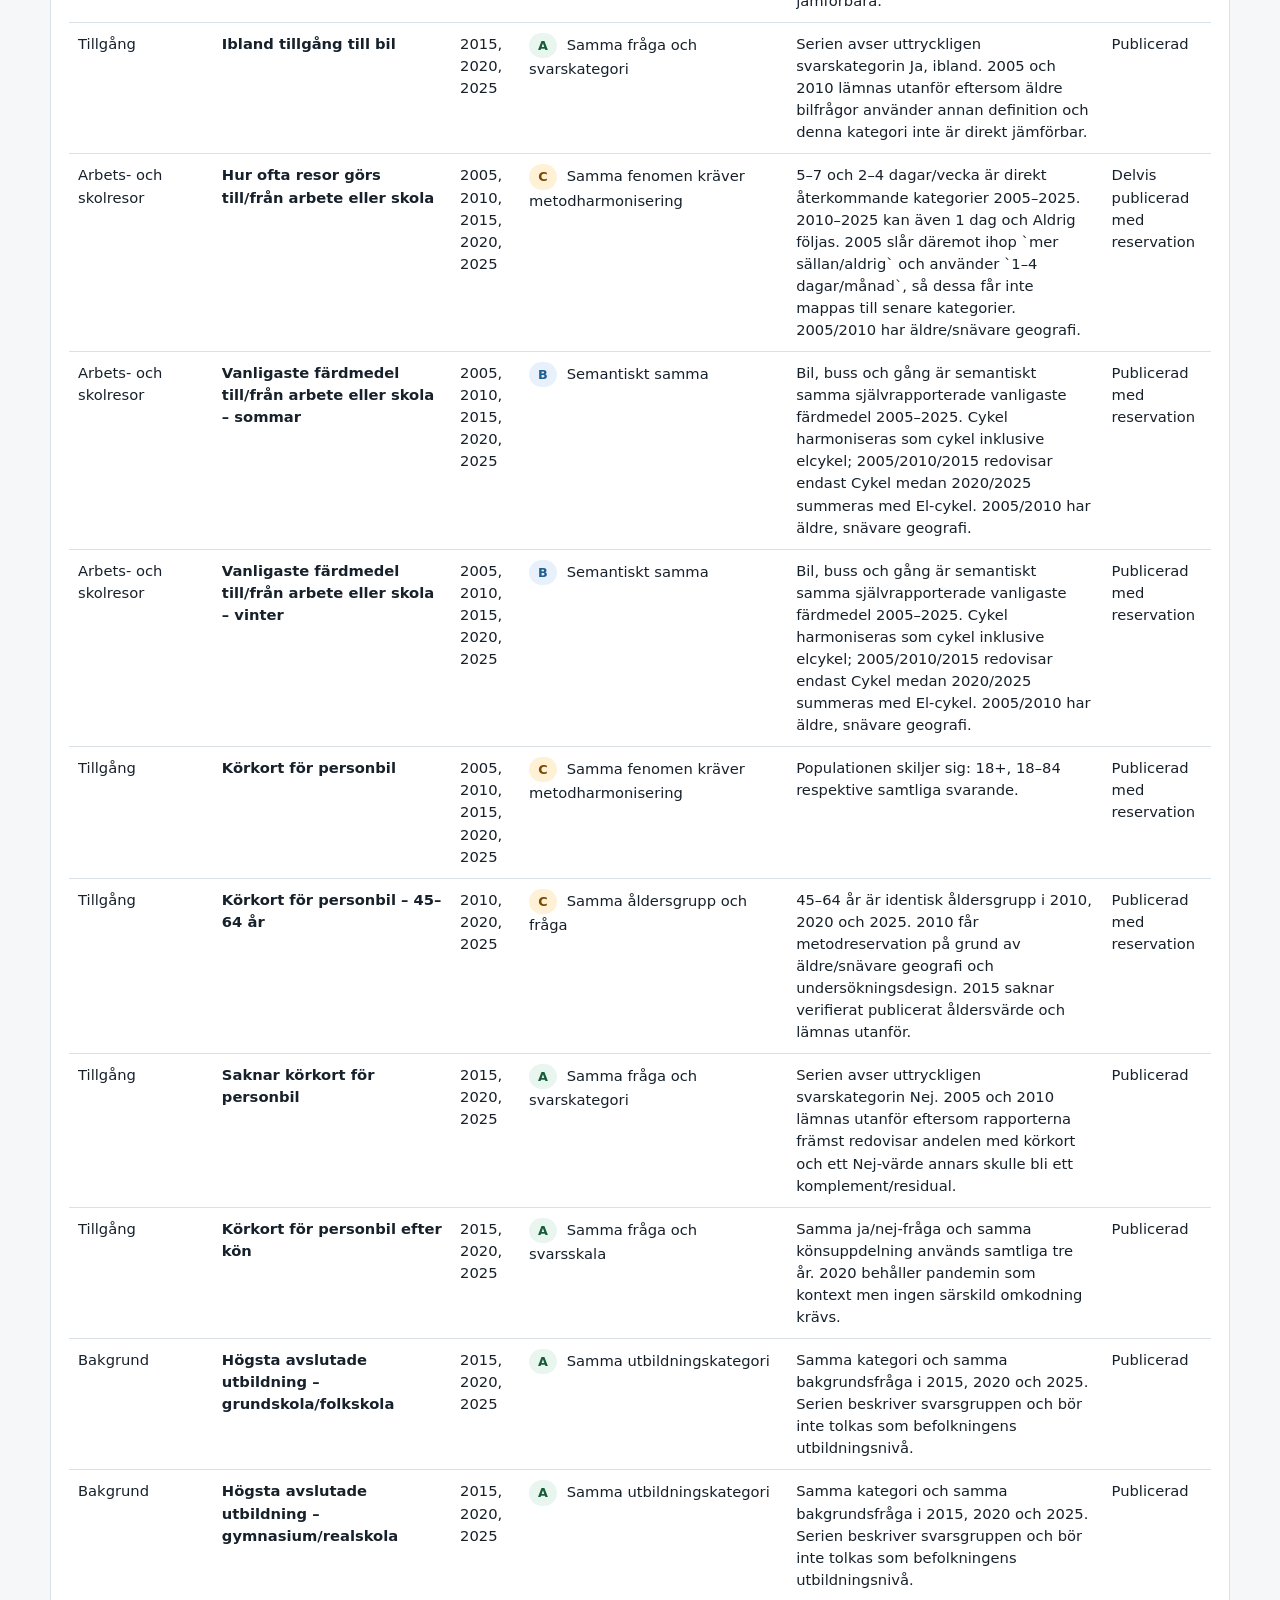
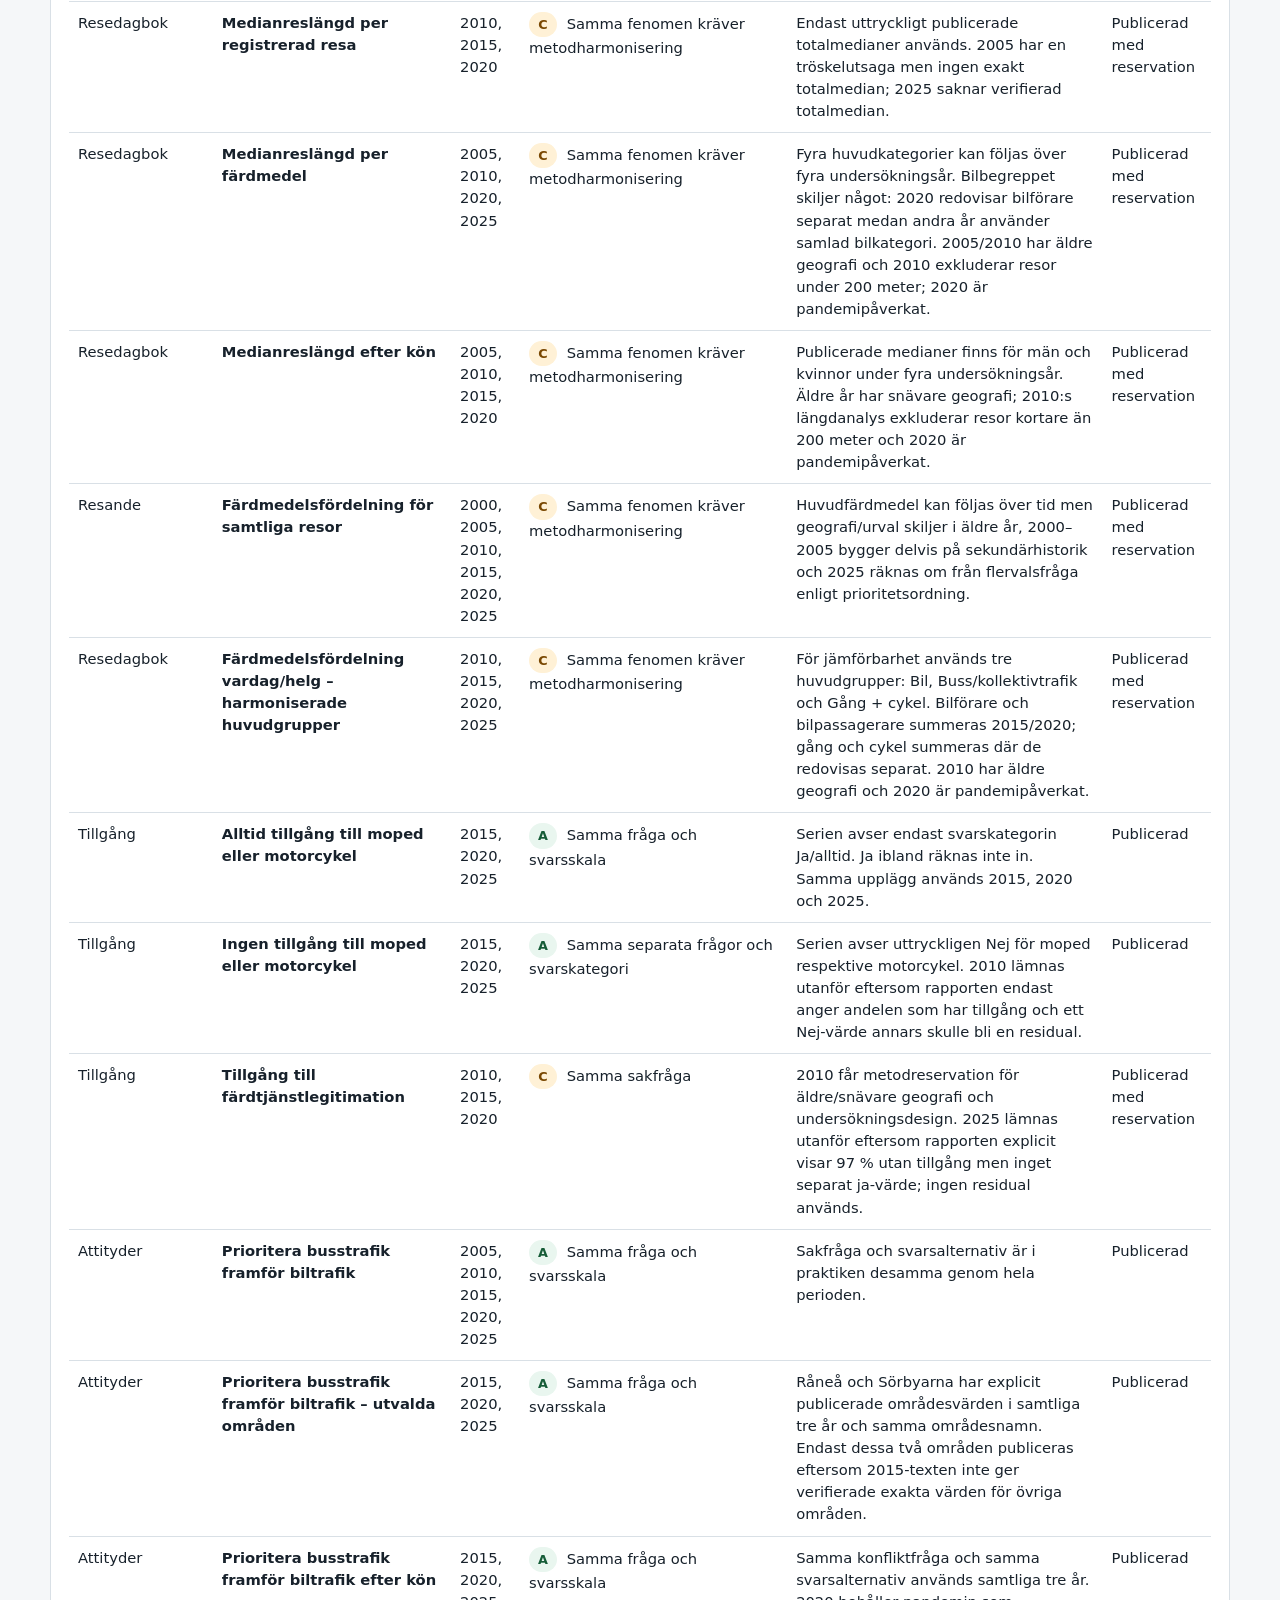
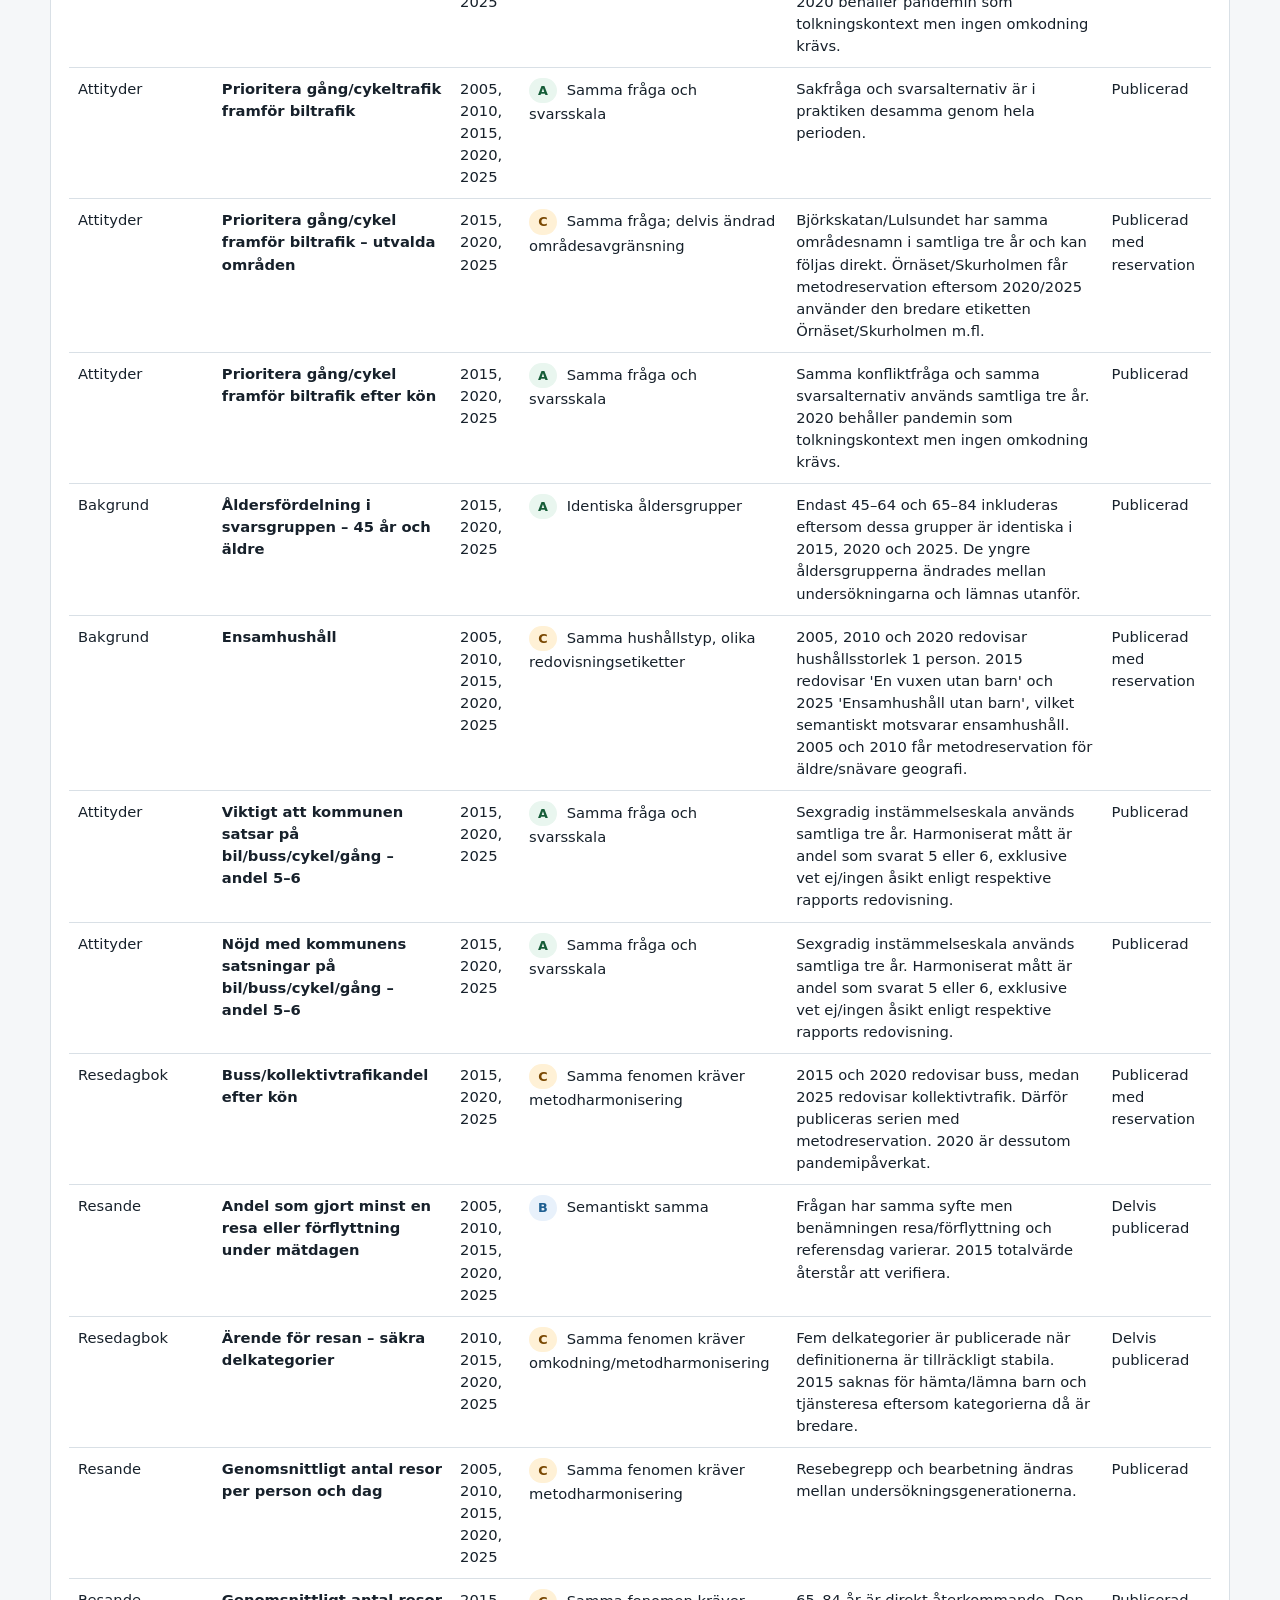
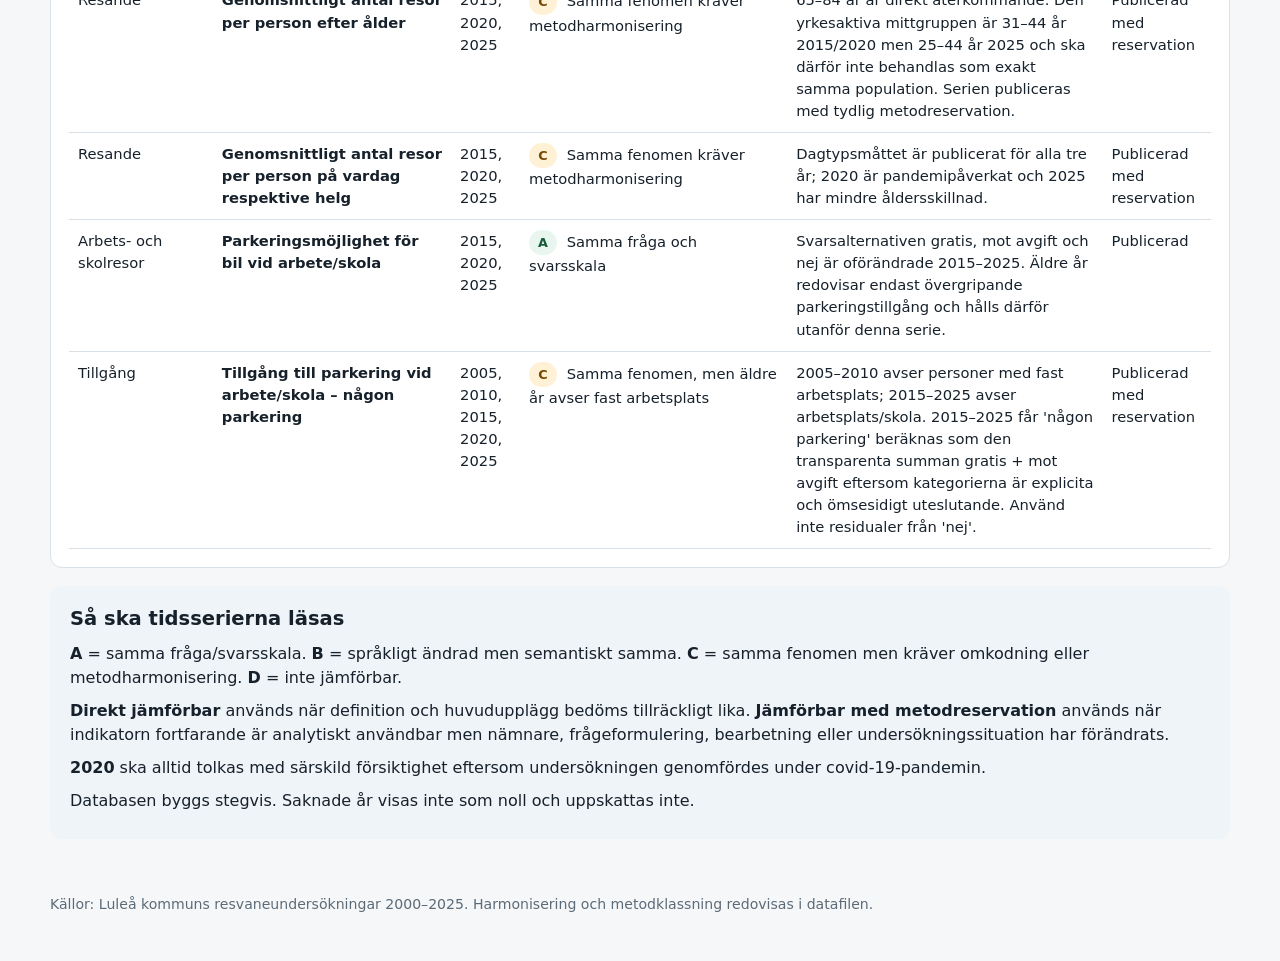
==== commit 2b7e8cbd: "Link to non-series RVU results page" ====
--- a/docs/index.html
+++ b/docs/index.html
@@ -14,6 +14,7 @@
       <p class="eyebrow">Luleå kommun · resvaneundersökningar</p>
       <h1>Resvanor i Luleå 2000–2025</h1>
       <p class="lead">Interaktiva, harmoniserade tidsserier med tydlig markering av metodreservationer.</p>
+      <p class="page-links"><a href="ovriga-resultat.html">Övriga RVU-resultat som inte bör tolkas som tidsserier →</a></p>
     </div>
   </header>
 
--- a/docs/styles.css
+++ b/docs/styles.css
@@ -10,3 +10,5 @@
 .registry-controls{display:grid;grid-template-columns:1fr 1fr;gap:12px;margin:12px 0 14px}.registry-controls label{font-weight:650;font-size:.9rem}.registry-controls select{width:100%;margin-top:6px;min-height:44px;border:1px solid var(--line);border-radius:8px;background:#fff;color:var(--text);padding:9px 11px;font:inherit}
 .class-pill{display:inline-block;min-width:28px;text-align:center;border-radius:999px;padding:3px 8px;font-size:.8rem;font-weight:800;margin-right:5px}.class-a{background:#e9f6ef;color:#155c37}.class-b{background:#e8f1fb;color:#1f5f91}.class-c{background:#fff1d6;color:#794700}.class-d{background:#fdeaea;color:#8a2f2f}
 @media(max-width:800px){.registry-controls{grid-template-columns:1fr}}
+
+#coverageSummary{margin-bottom:12px}.coverage-note{color:var(--muted);font-size:.9rem}
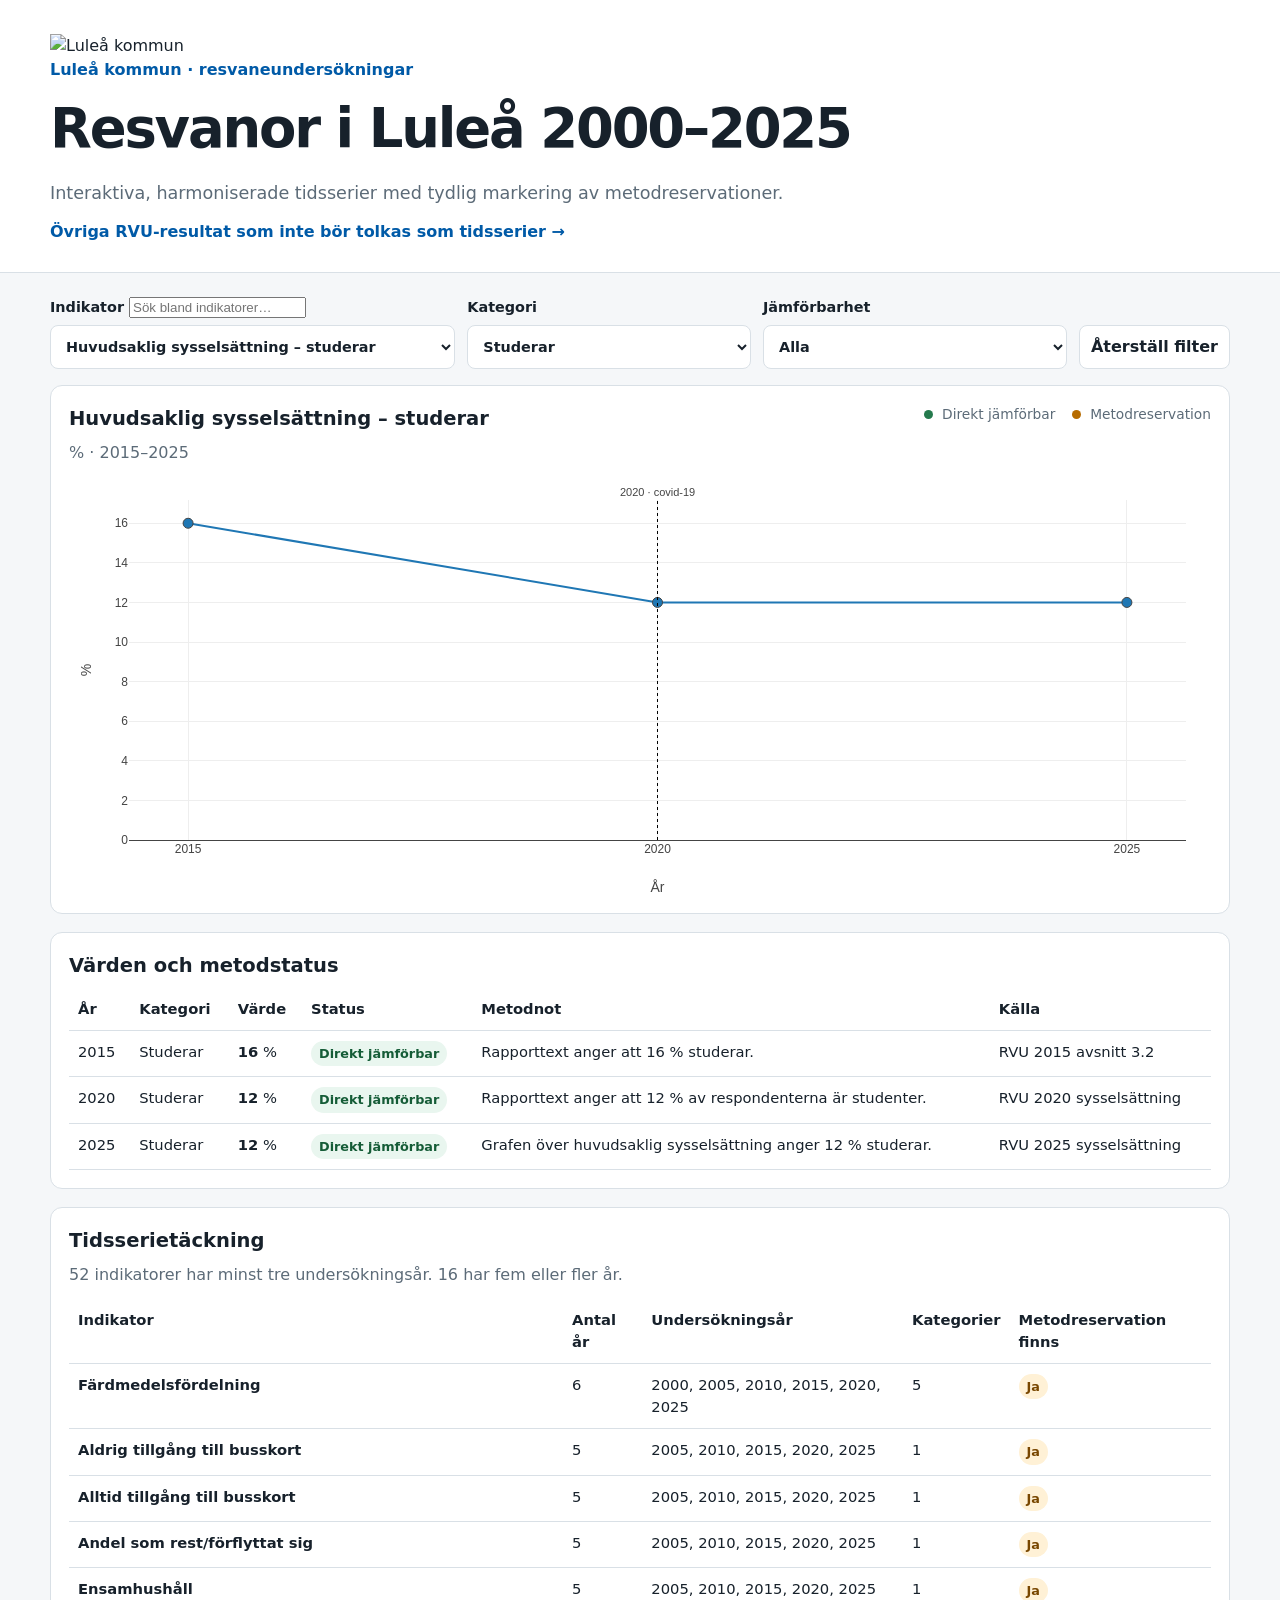
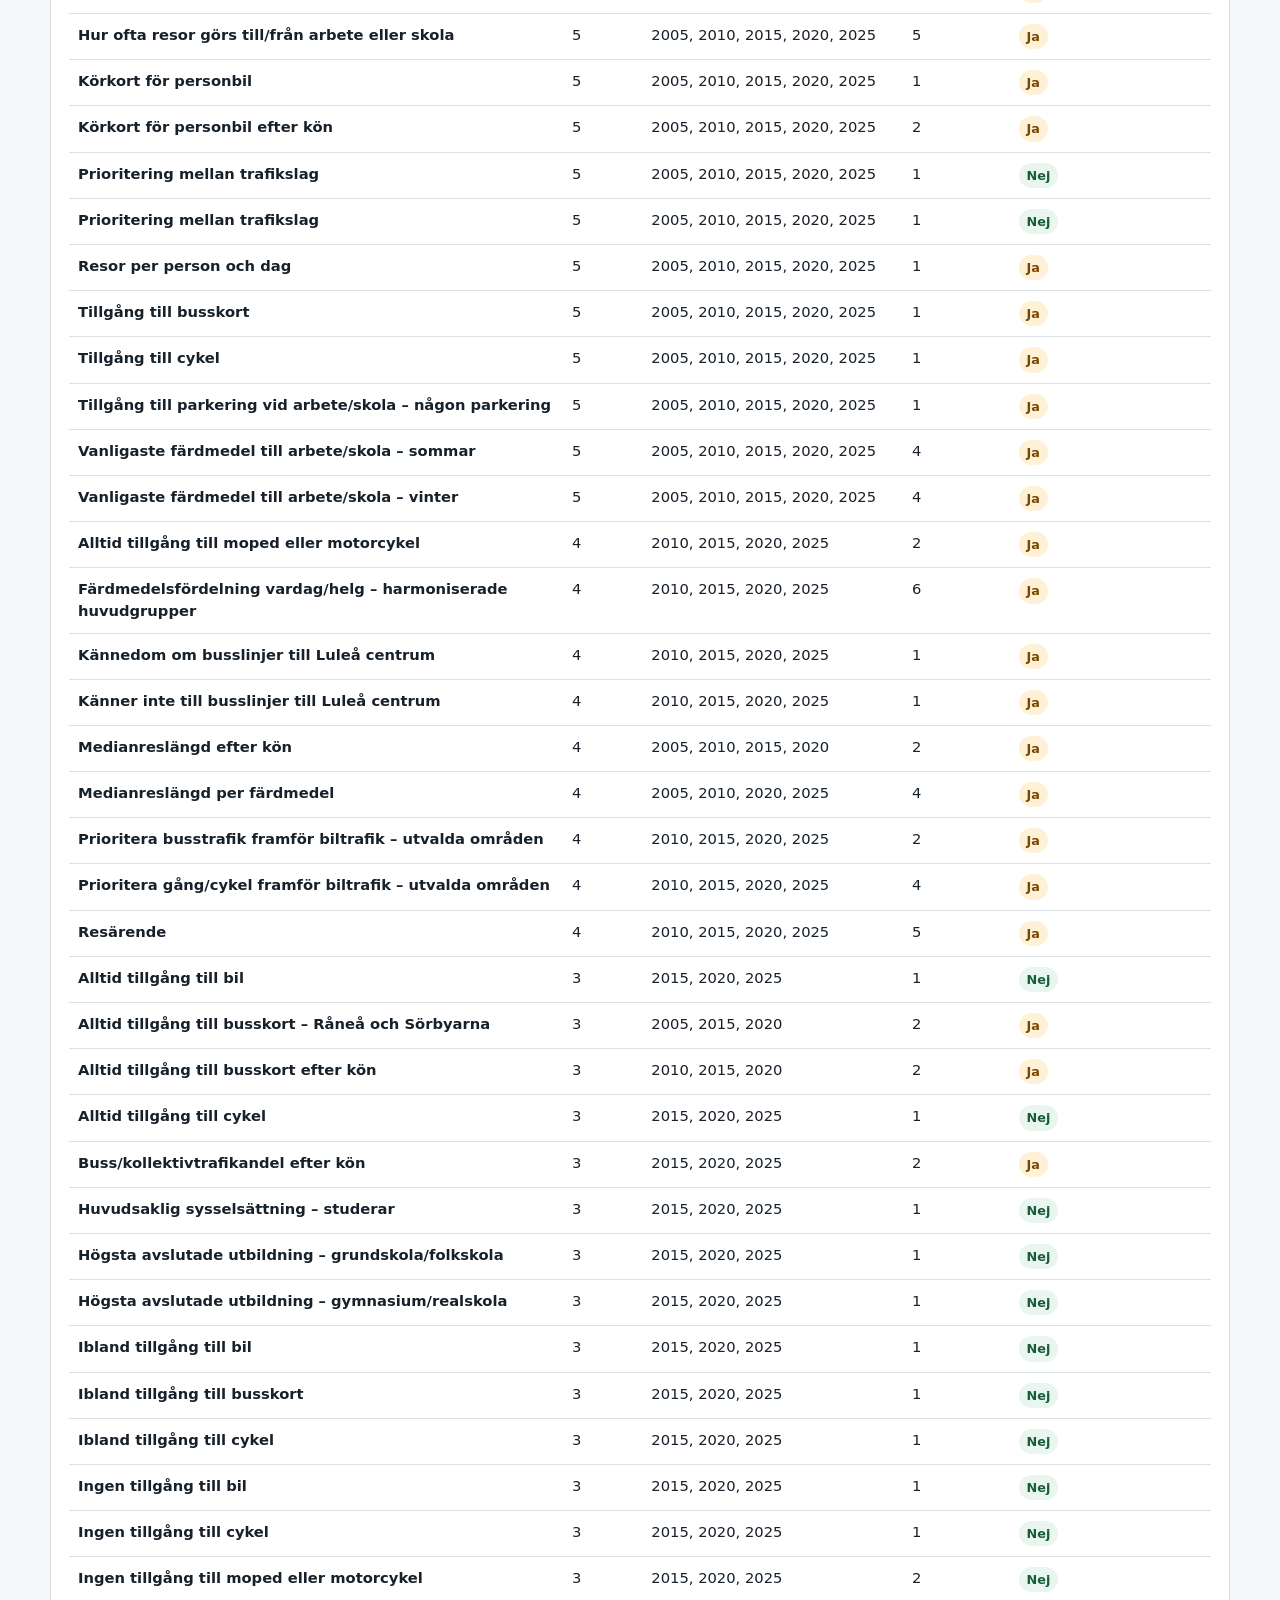
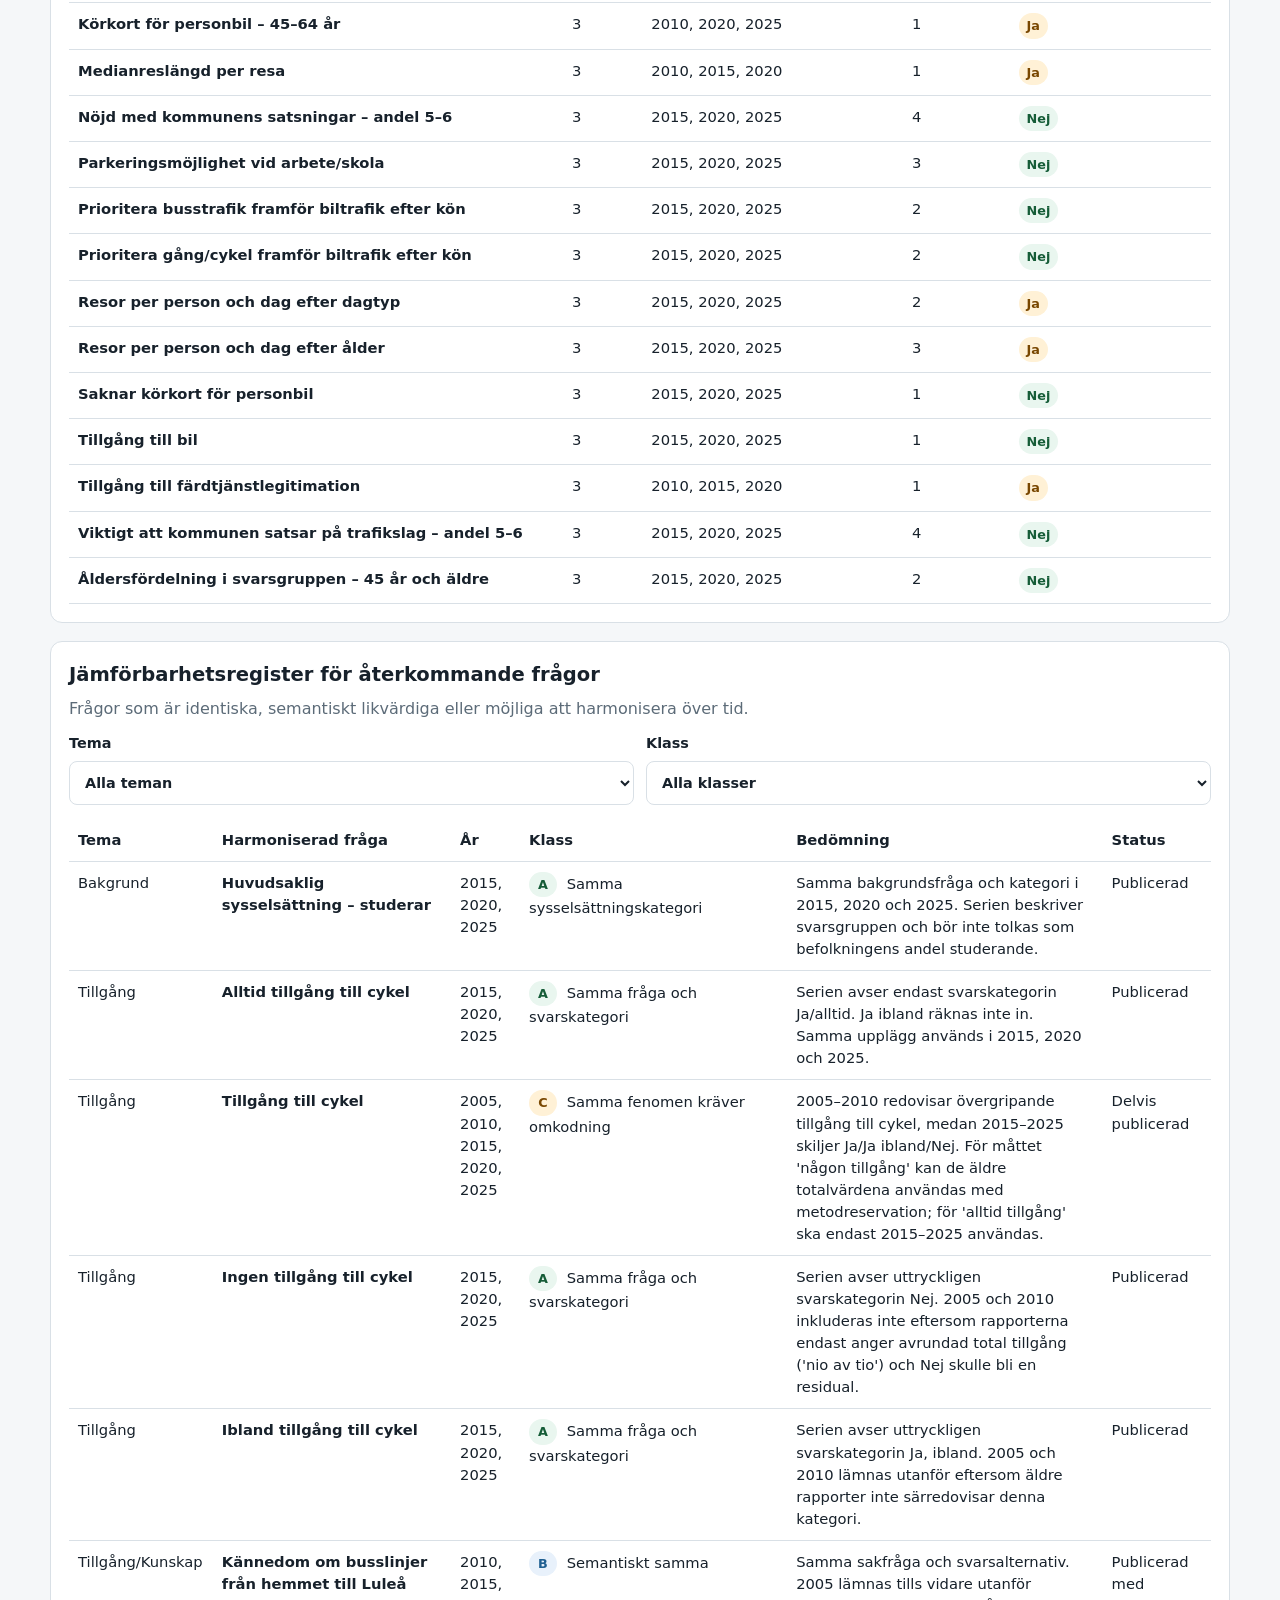
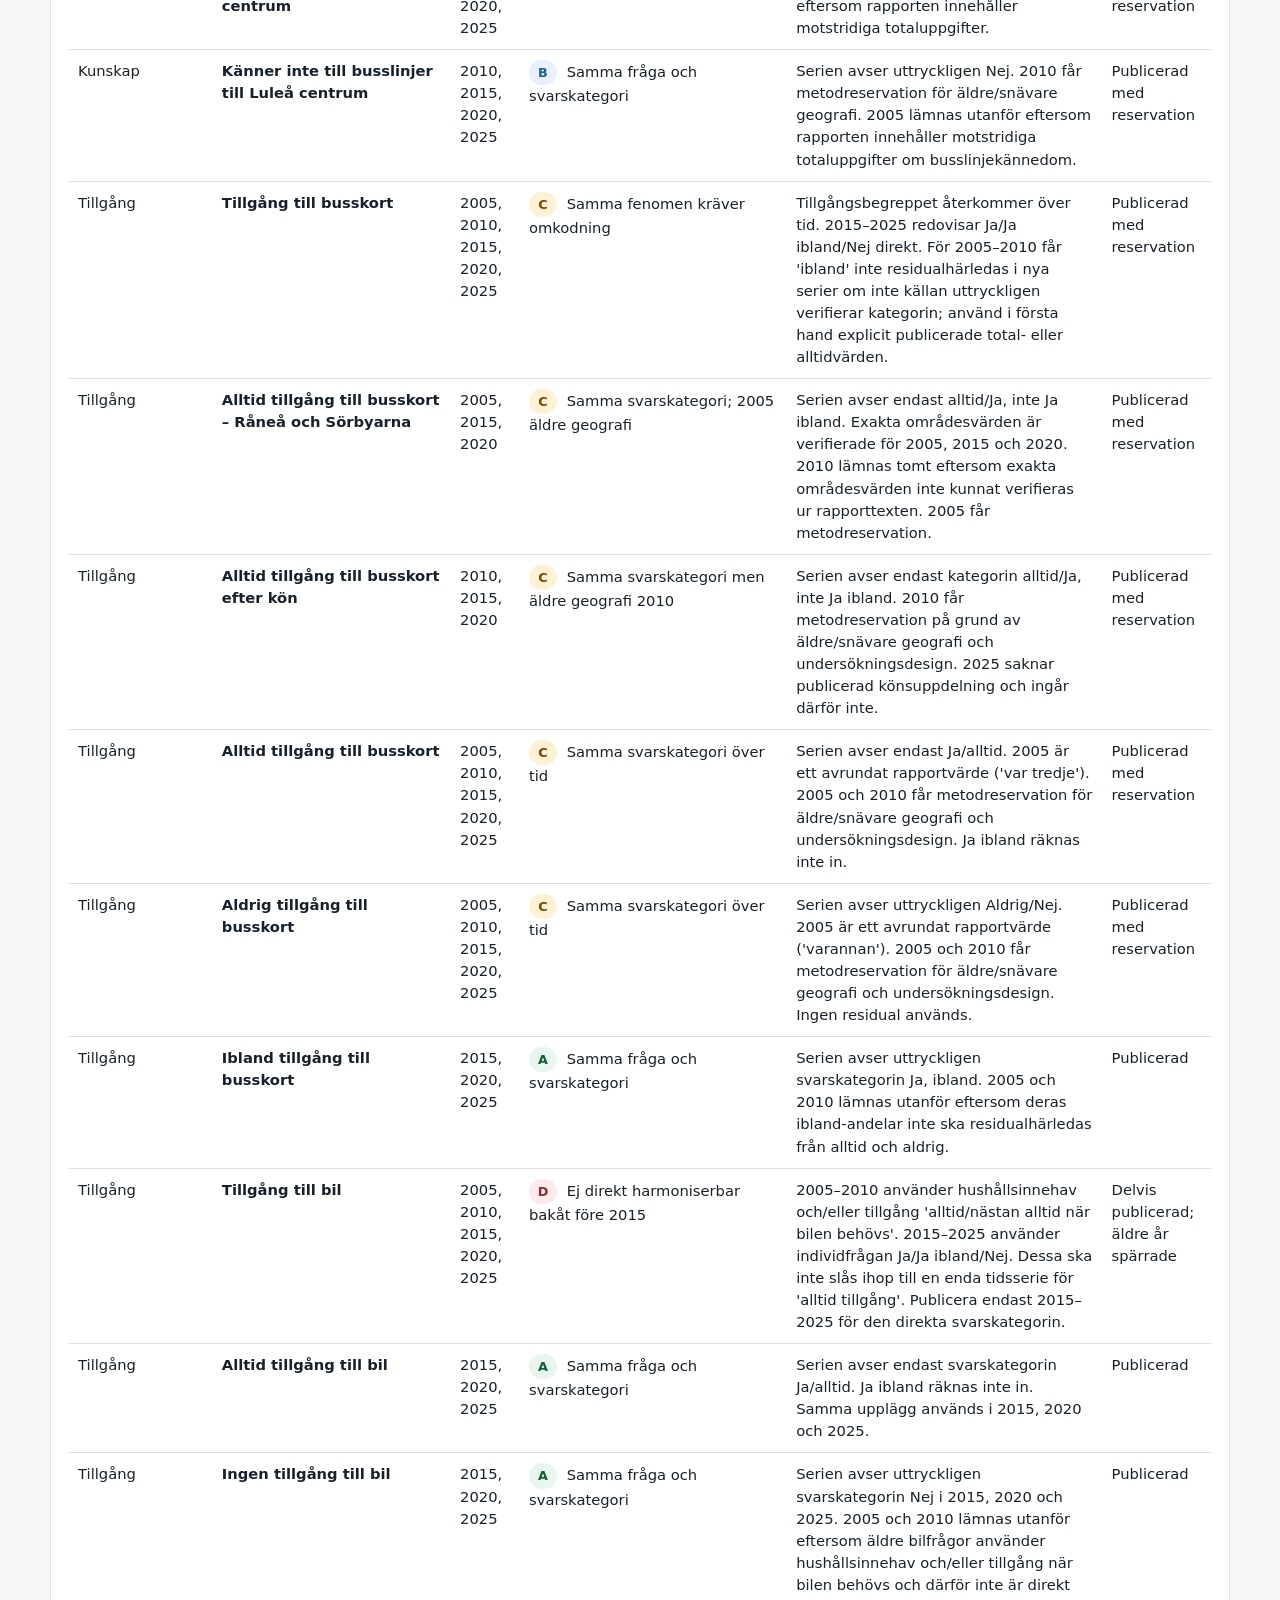
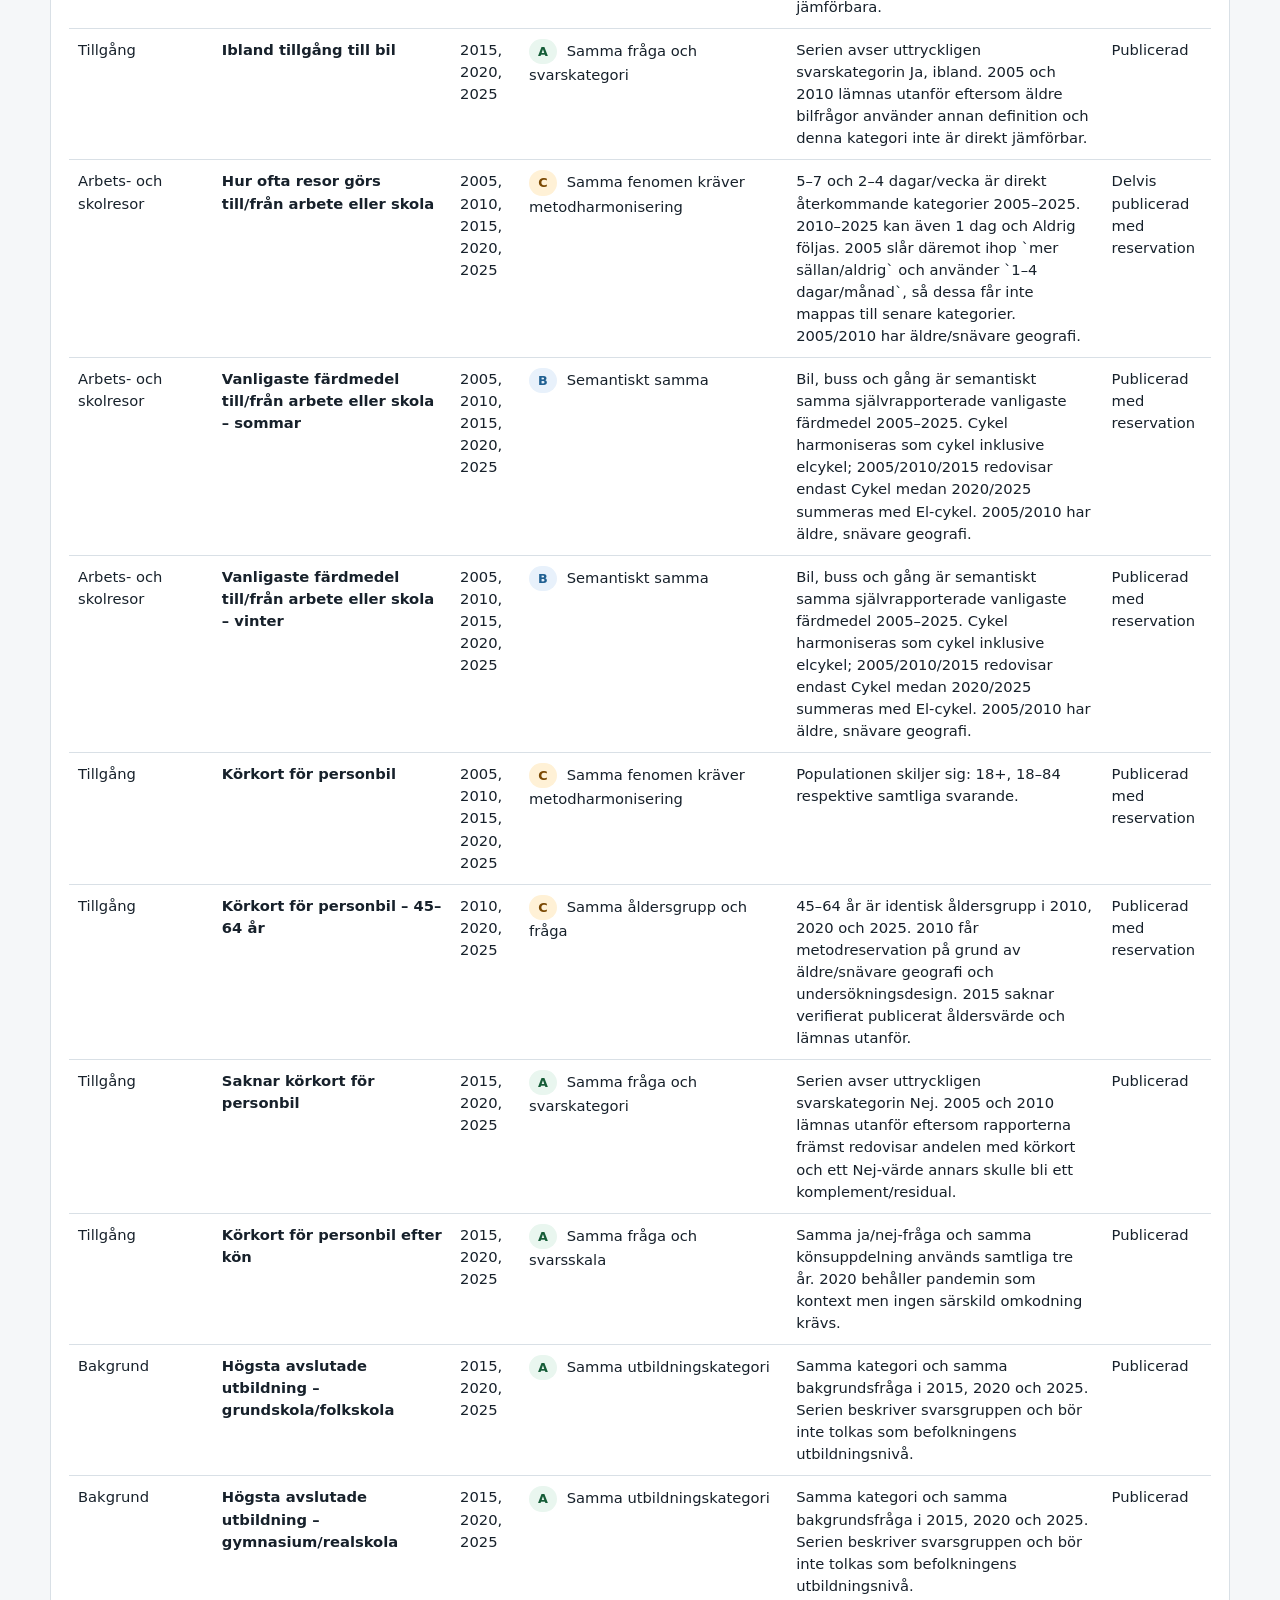
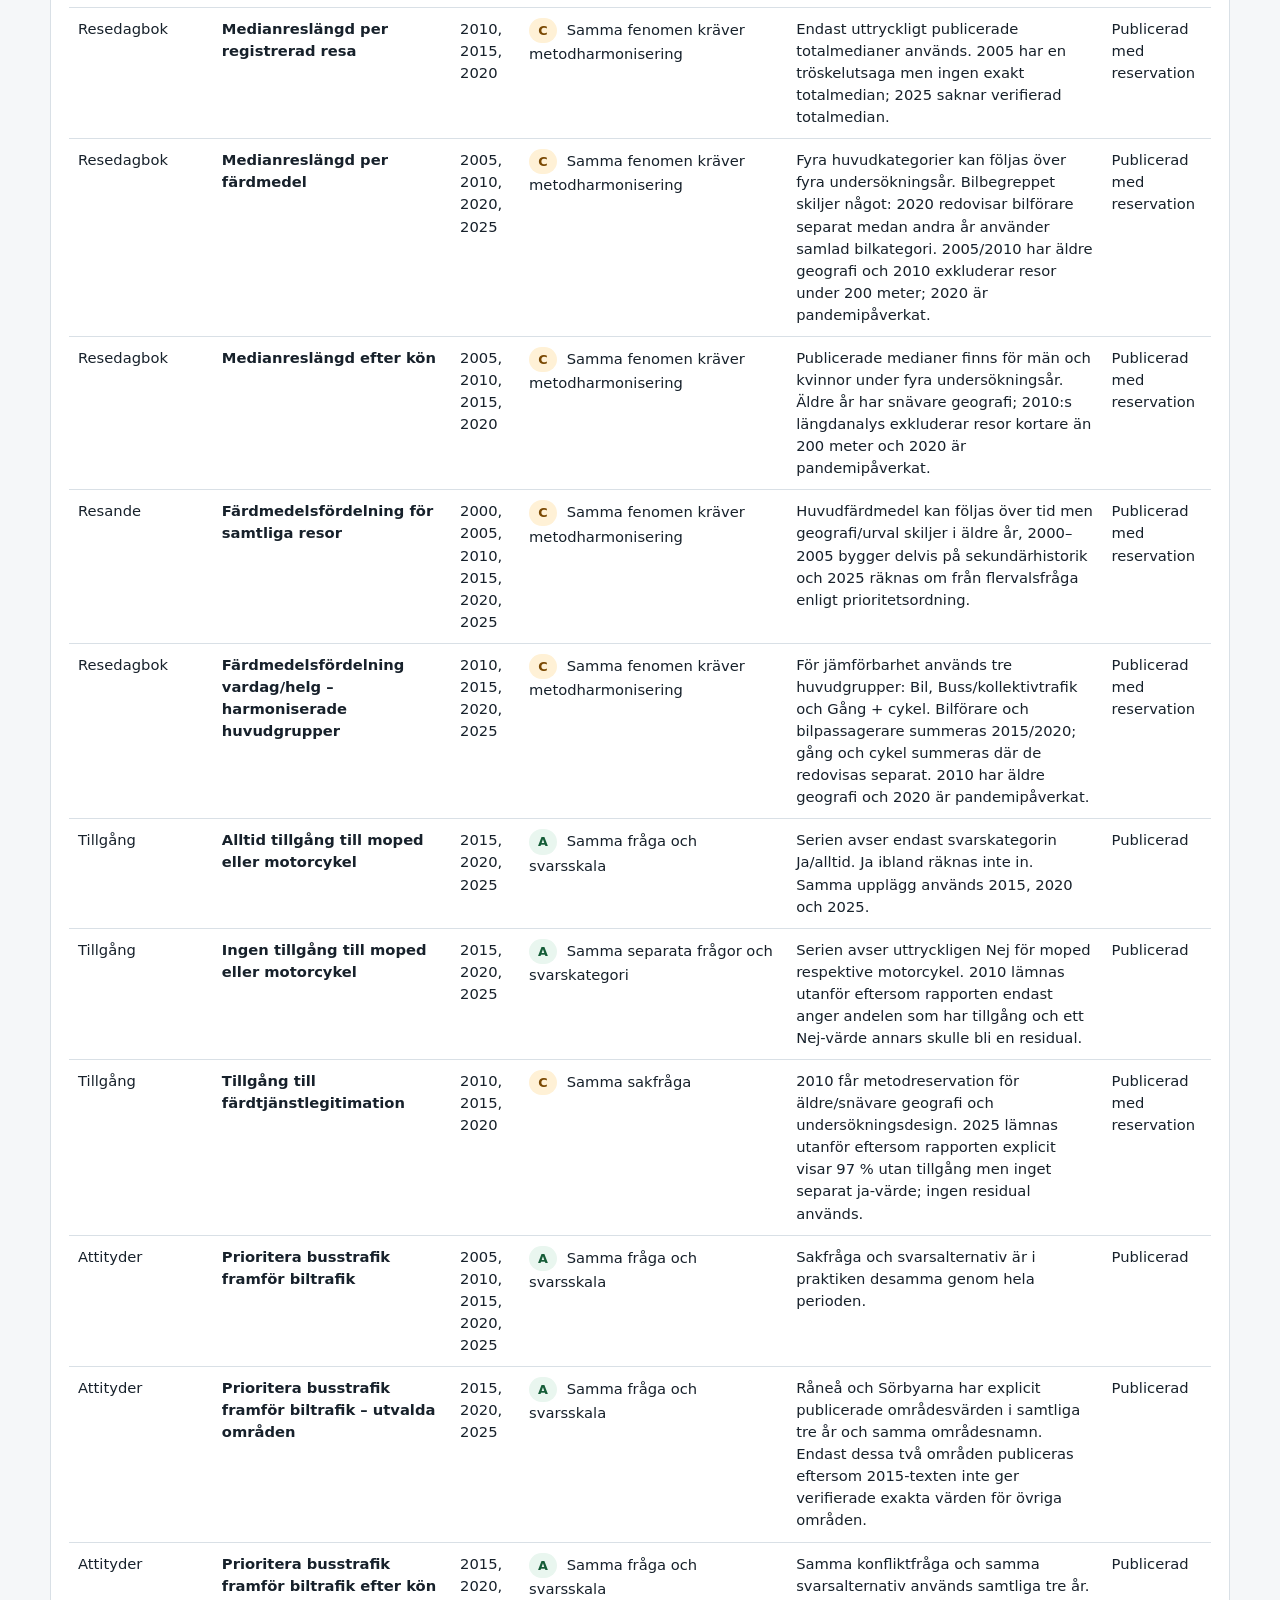
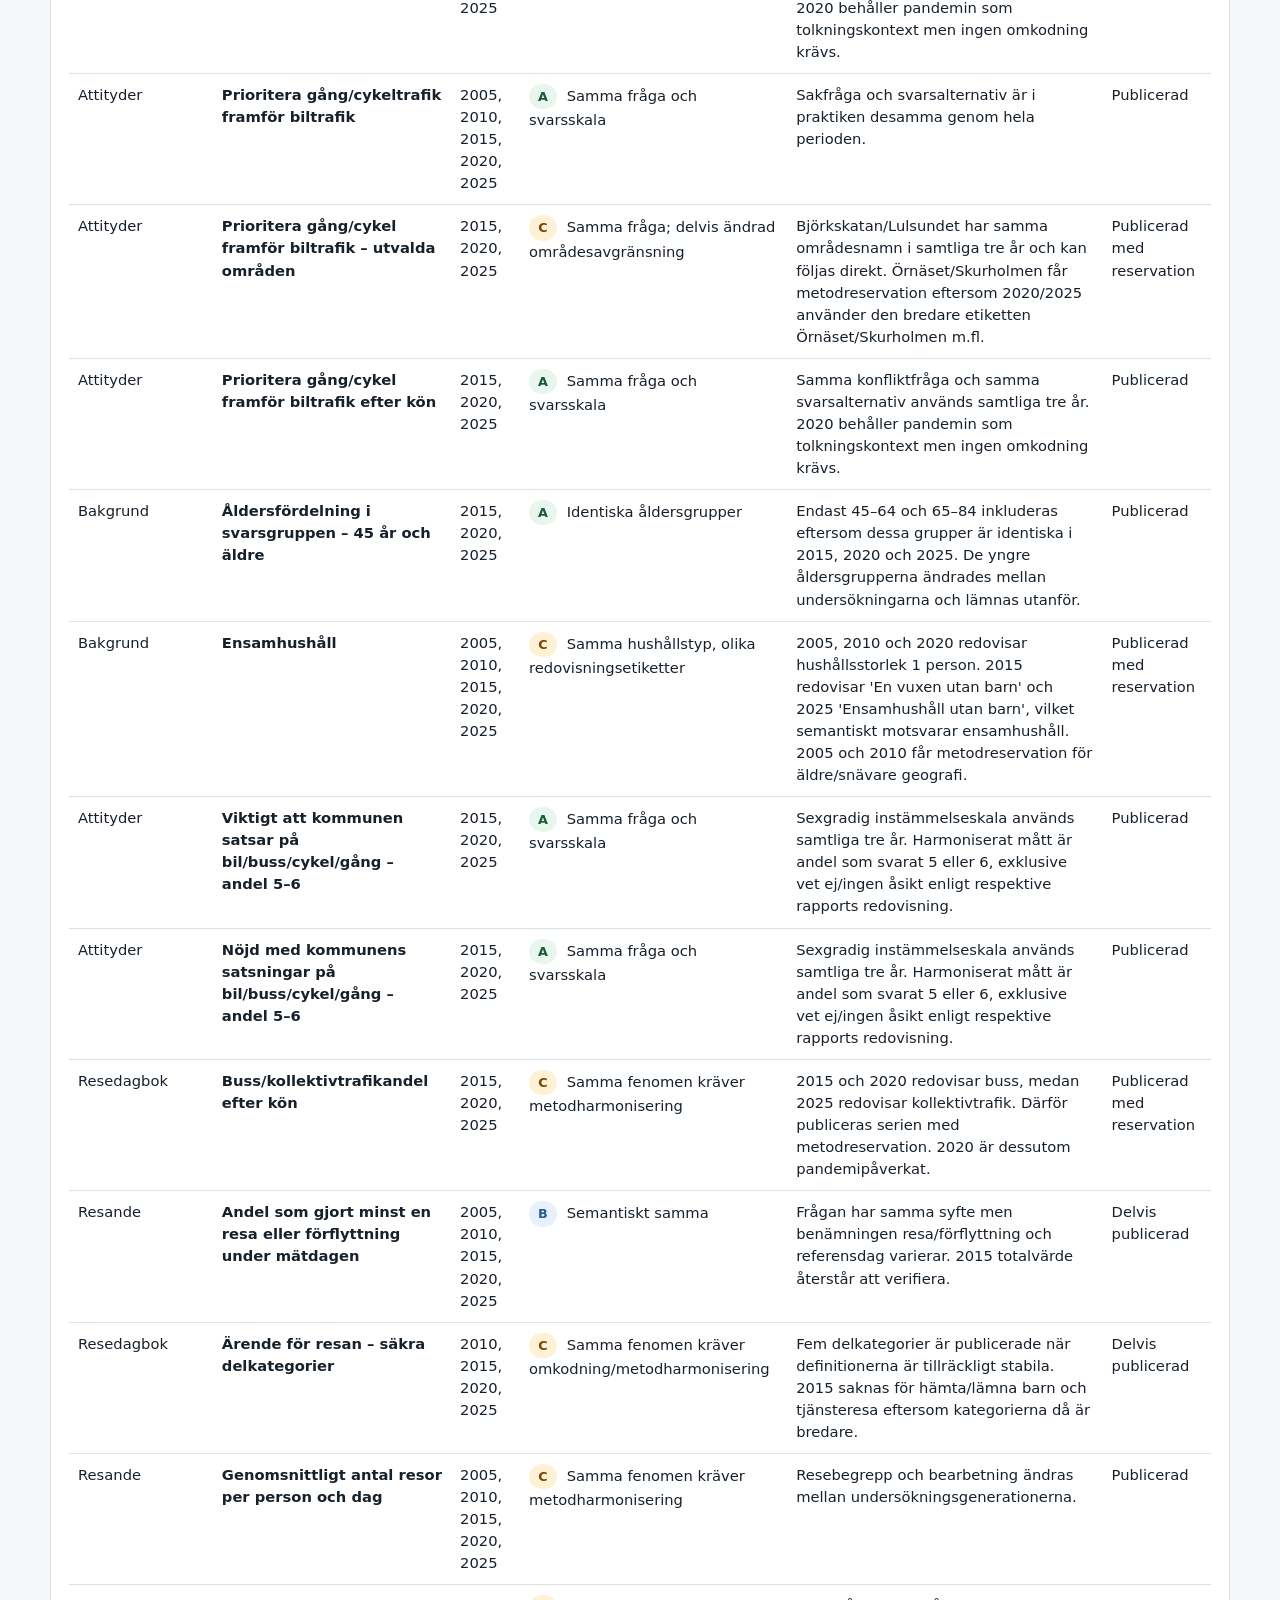
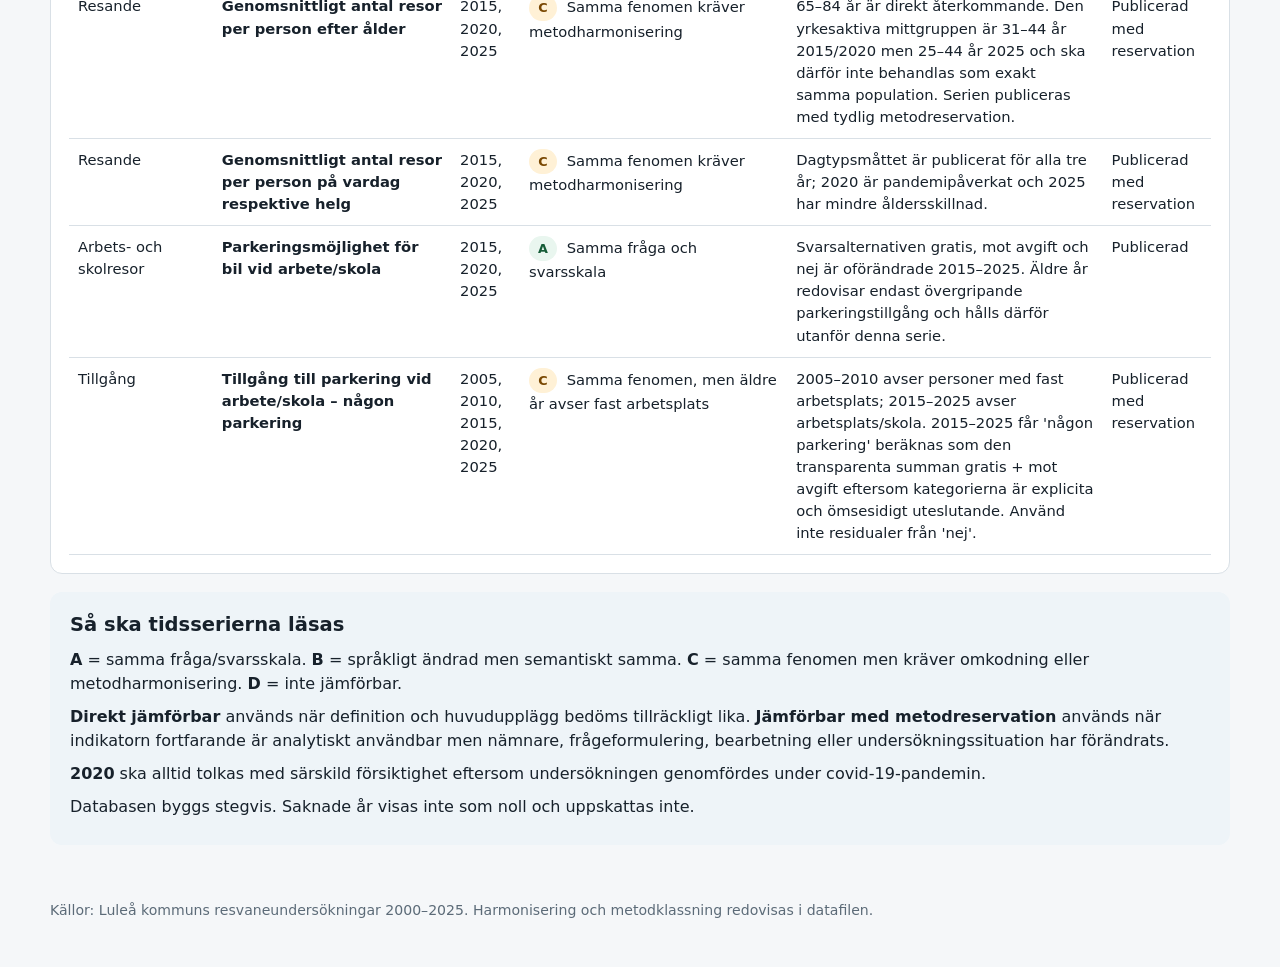
==== commit fe57559c: "Add Lulea branding and searchable RVU indicator/variable dropdowns" ====
--- a/docs/index.html
+++ b/docs/index.html
@@ -5,22 +5,28 @@
   <meta name="viewport" content="width=device-width,initial-scale=1">
   <title>Resvanor i Luleå 2000–2025</title>
   <meta name="description" content="Harmoniserade indikatorer från Luleås resvaneundersökningar 2000–2025.">
+  <link rel="icon" type="image/x-icon" href="https://lulea-statistik.github.io/BR-brottsstatistik/kommun-favicon.ico?v=2">
   <link rel="stylesheet" href="styles.css">
   <script src="https://cdn.plot.ly/plotly-2.35.2.min.js"></script>
 </head>
 <body>
   <header class="hero">
-    <div class="wrap">
+    <div class="wrap hero-content">
+      <img class="lulea-brand-logo" src="https://lulea-statistik.github.io/BR-brottsstatistik/lulea-kommun-mark.png?v=3" alt="Luleå kommun">
+      <div class="hero-copy">
       <p class="eyebrow">Luleå kommun · resvaneundersökningar</p>
       <h1>Resvanor i Luleå 2000–2025</h1>
       <p class="lead">Interaktiva, harmoniserade tidsserier med tydlig markering av metodreservationer.</p>
       <p class="page-links"><a href="ovriga-resultat.html">Övriga RVU-resultat som inte bör tolkas som tidsserier →</a></p>
+      </div>
     </div>
   </header>
 
   <main class="wrap">
     <section class="controls" aria-label="Filter">
       <label>Indikator
+        <input id="indicator-search" class="select-search" type="search" placeholder="Sök bland indikatorer…" autocomplete="off" aria-label="Sök indikator" aria-describedby="indicator-search-hint">
+        <span id="indicator-search-hint" class="select-search-hint" aria-live="polite"></span>
         <select id="indicator"></select>
       </label>
       <label>Kategori
@@ -118,6 +124,7 @@
   <footer class="wrap footer">
     <p>Källor: Luleå kommuns resvaneundersökningar 2000–2025. Harmonisering och metodklassning redovisas i datafilen.</p>
   </footer>
+  <script src="searchable-select.js"></script>
   <script src="app.js"></script>
 </body>
 </html>
--- a/docs/styles.css
+++ b/docs/styles.css
@@ -12,3 +12,5 @@
 @media(max-width:800px){.registry-controls{grid-template-columns:1fr}}
 
 #coverageSummary{margin-bottom:12px}.coverage-note{color:var(--muted);font-size:.9rem}
+
+.page-links{margin:14px 0 0}.page-links a{color:var(--accent);font-weight:700;text-decoration:none}.page-links a:hover{text-decoration:underline}.result-note{font-size:.86rem;color:var(--muted)}.result-tag{display:inline-block;border-radius:999px;padding:3px 8px;background:#eef4f8;color:#31556f;font-size:.8rem;font-weight:700}.back-link{display:inline-block;margin-top:12px;color:var(--accent);font-weight:700;text-decoration:none}.back-link:hover{text-decoration:underline}
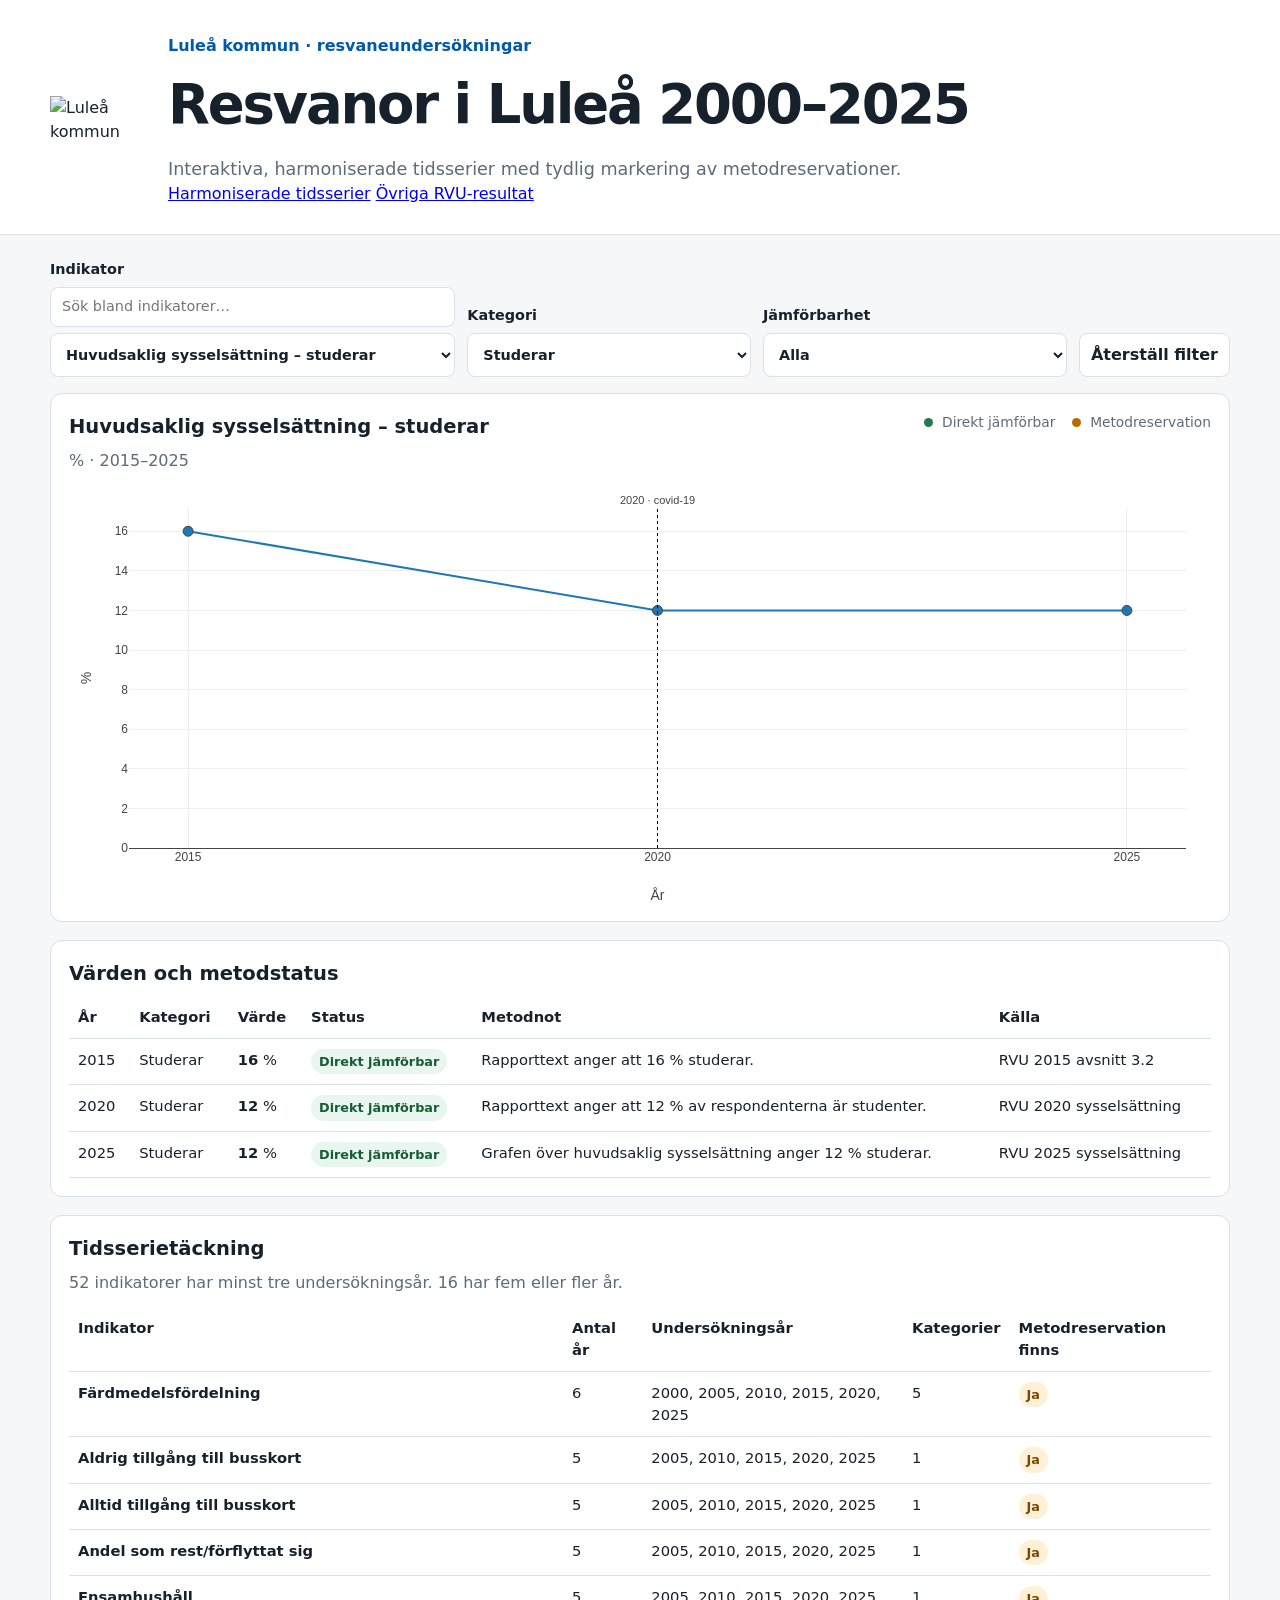
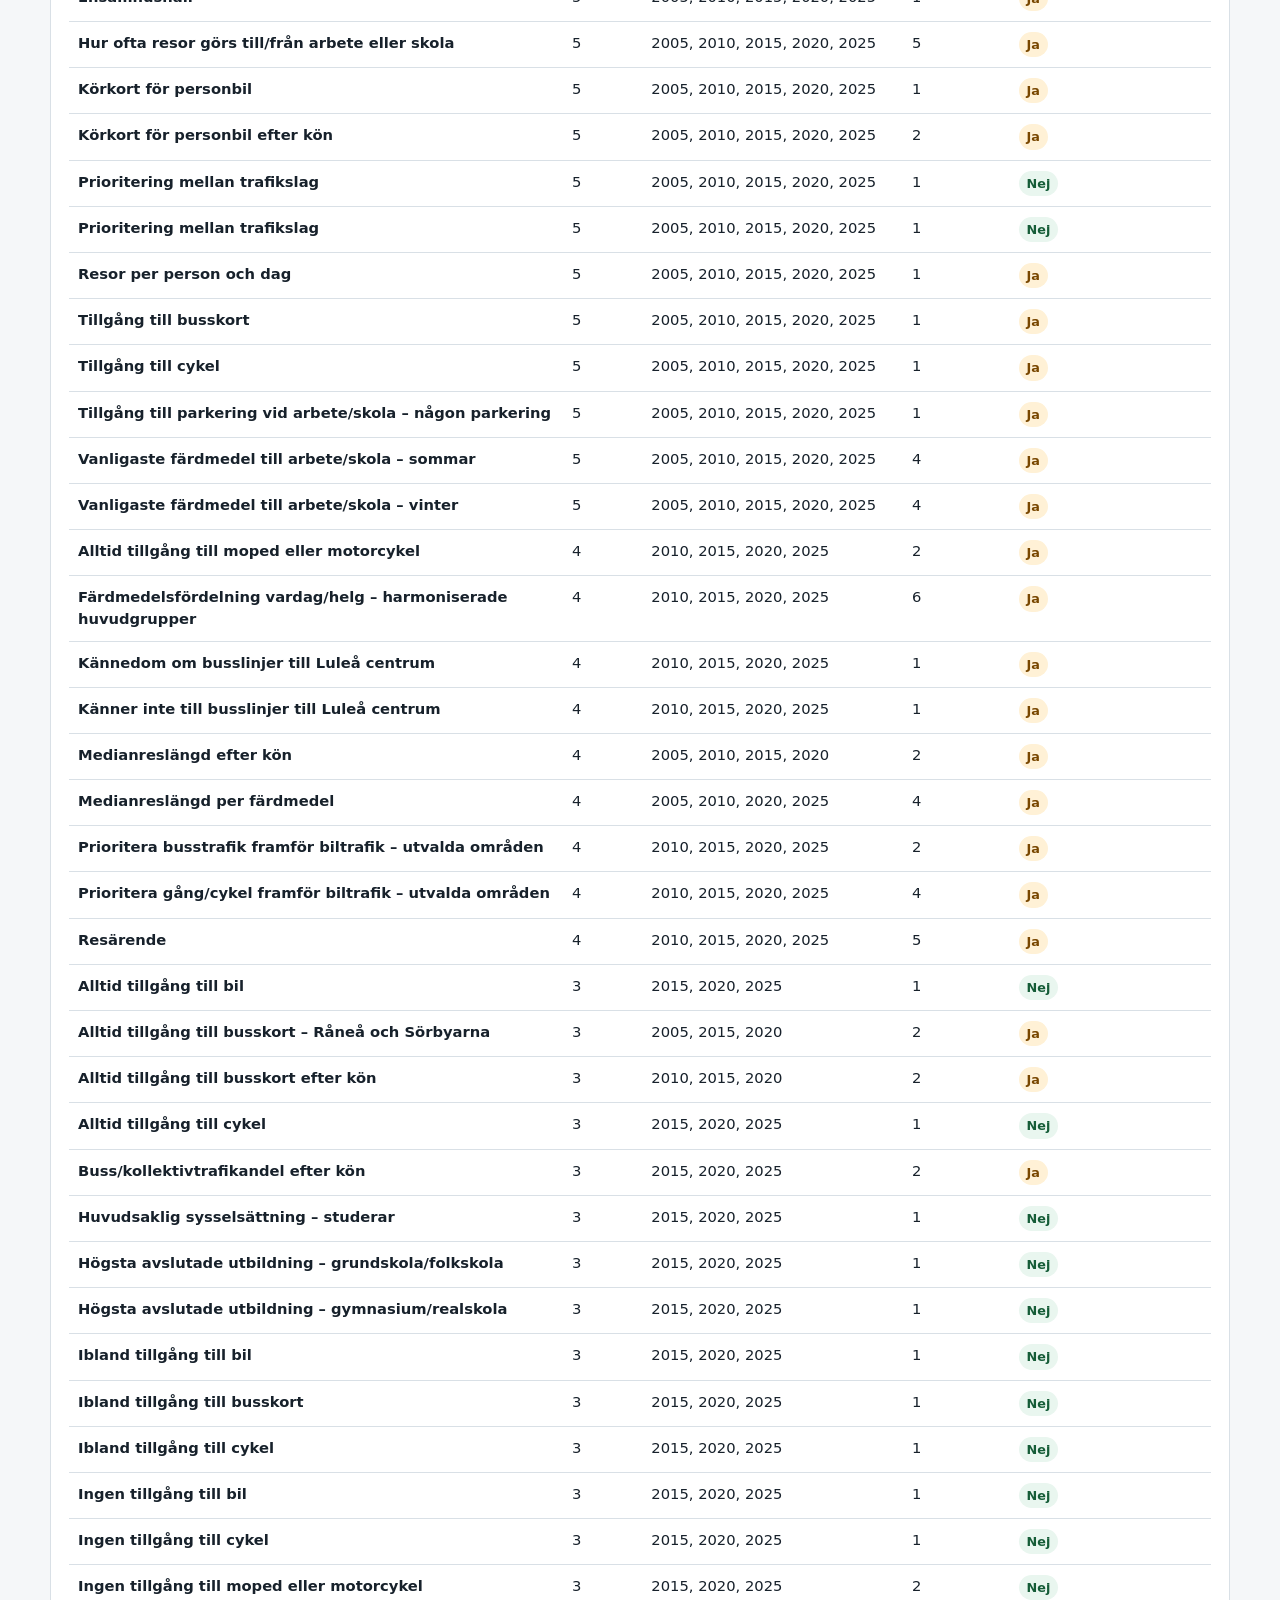
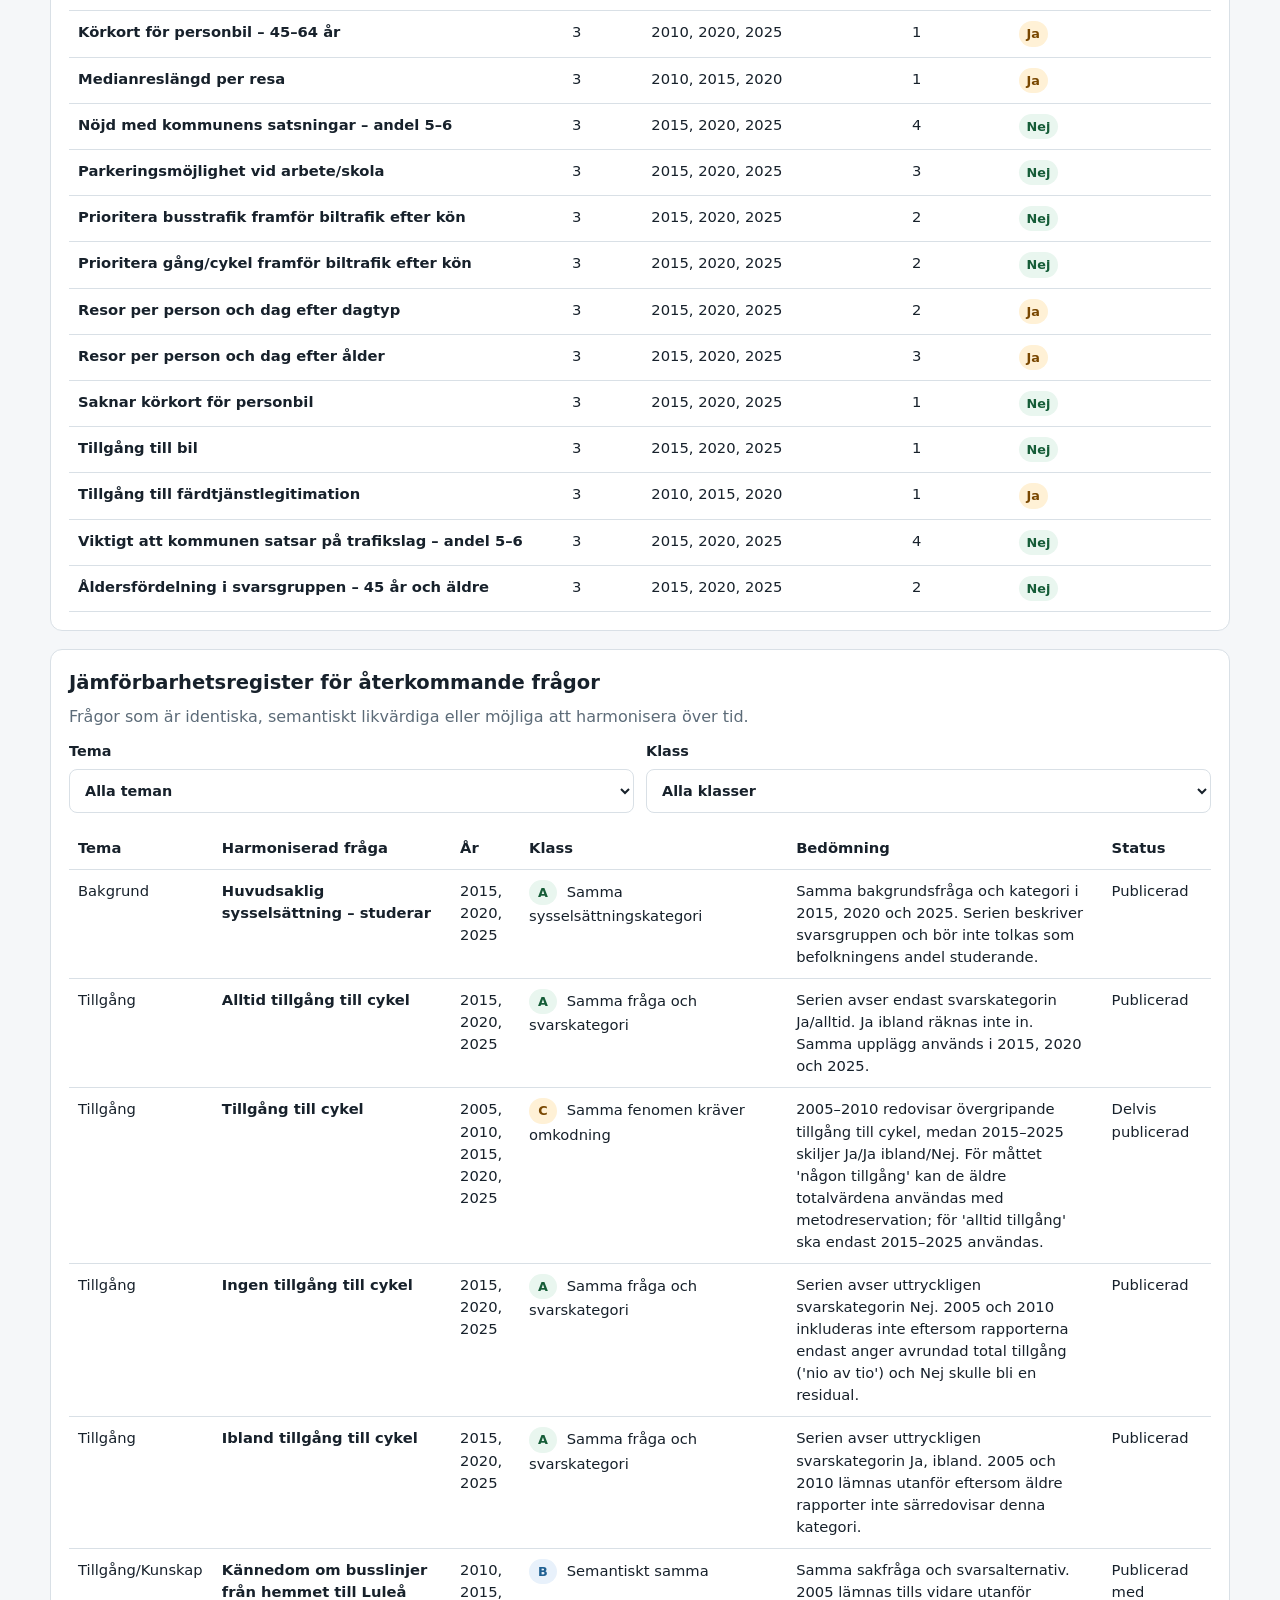
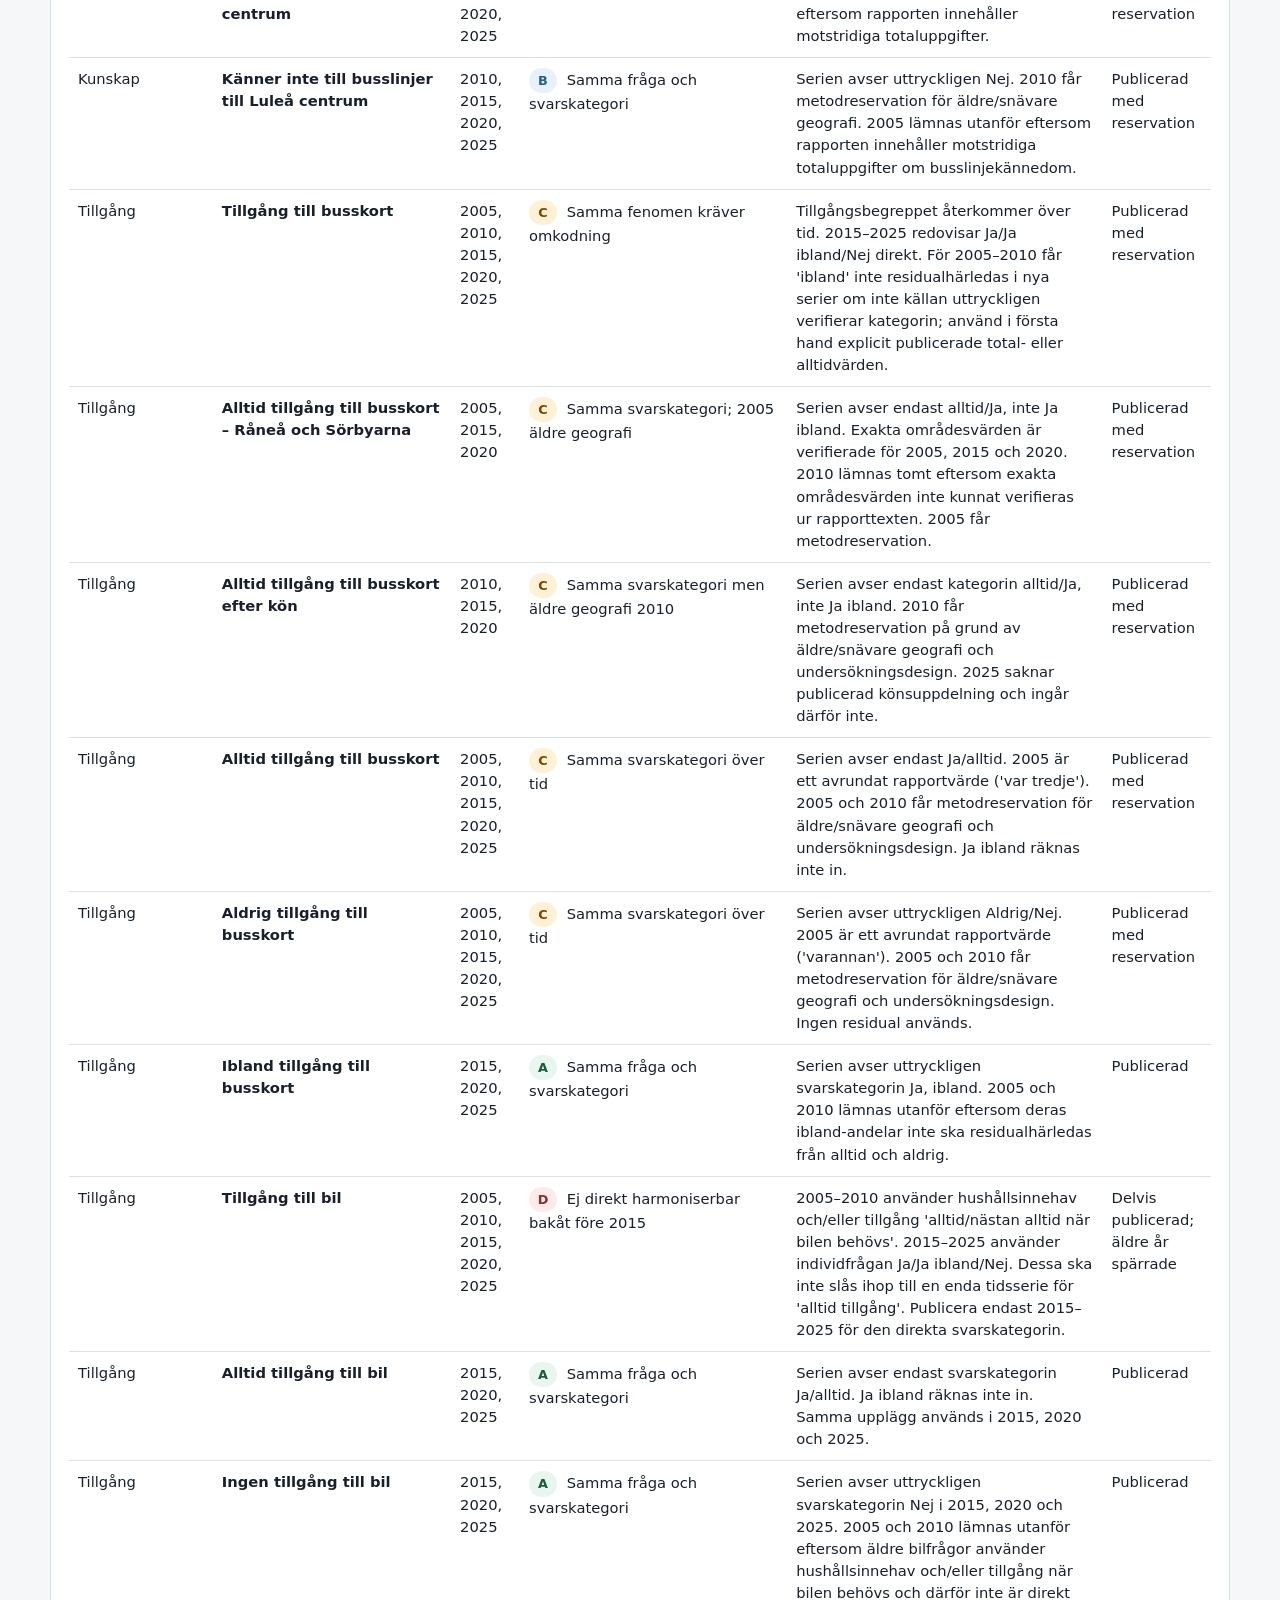
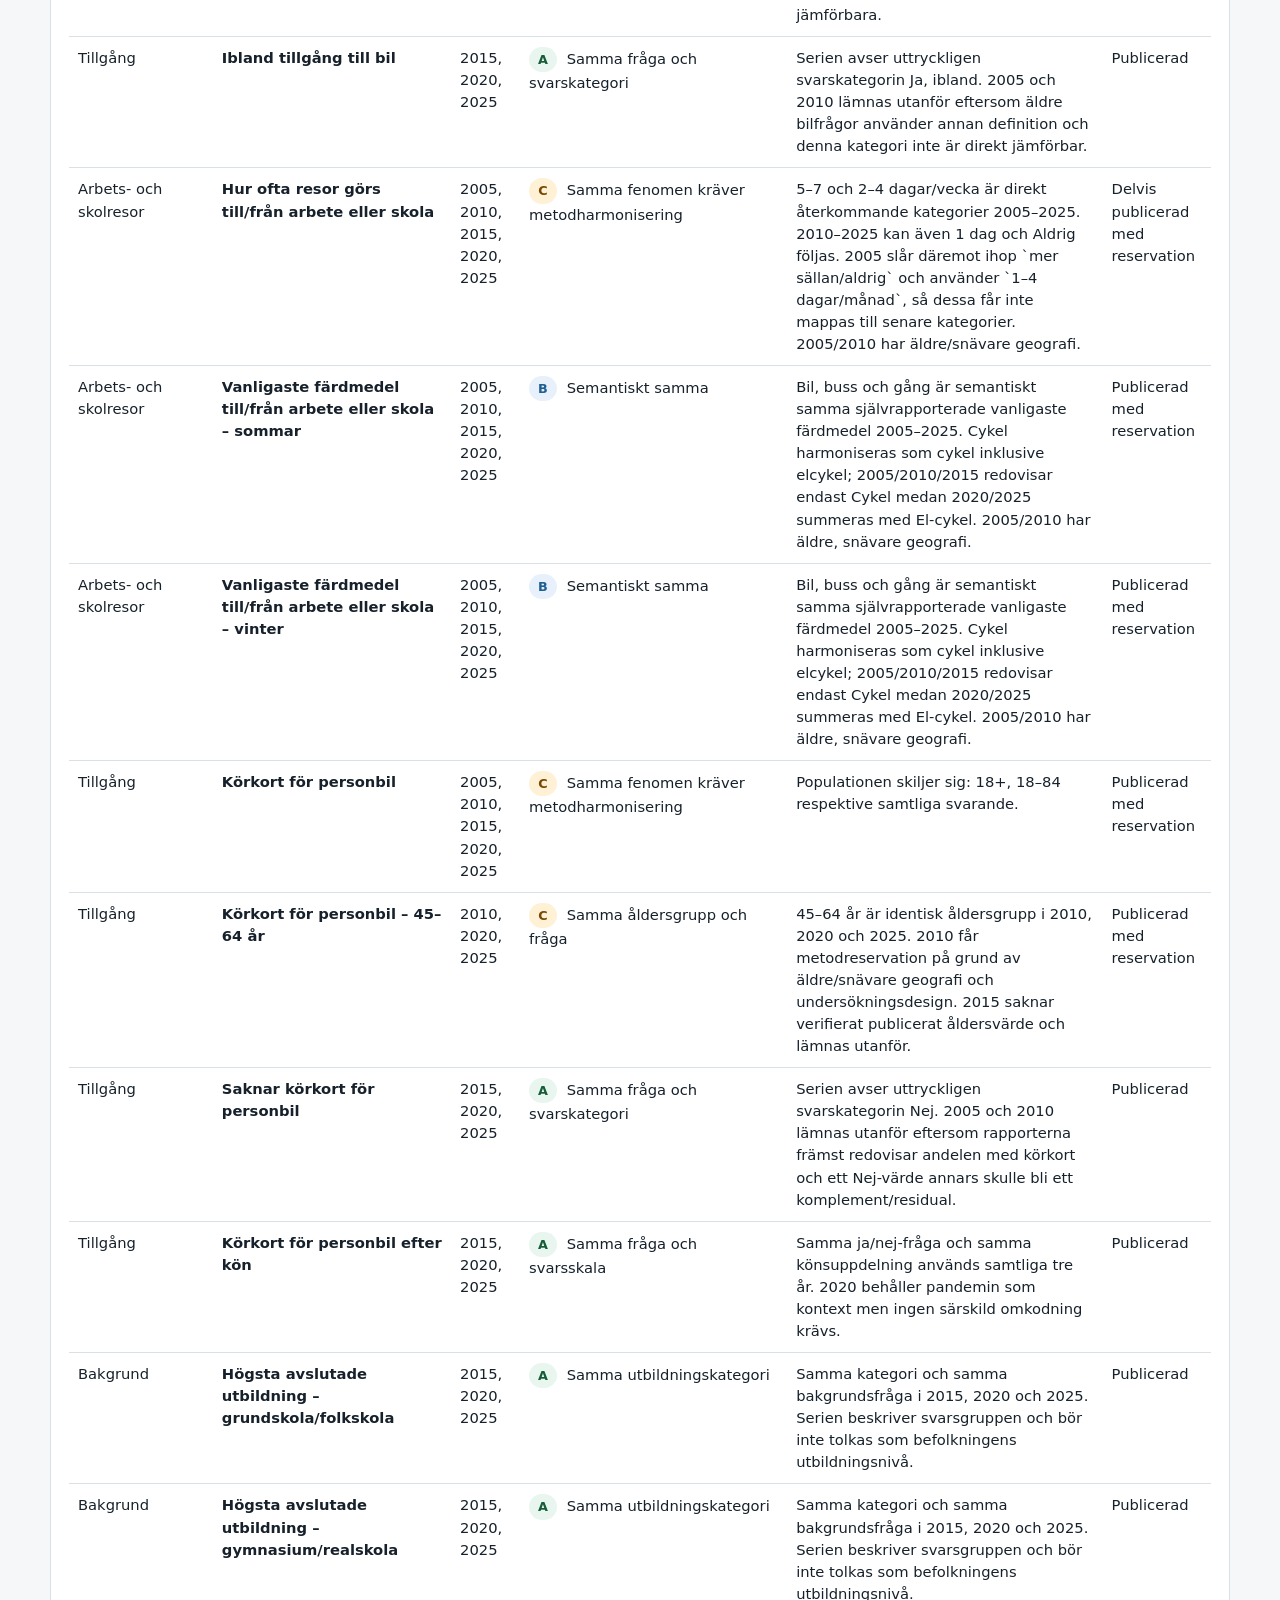
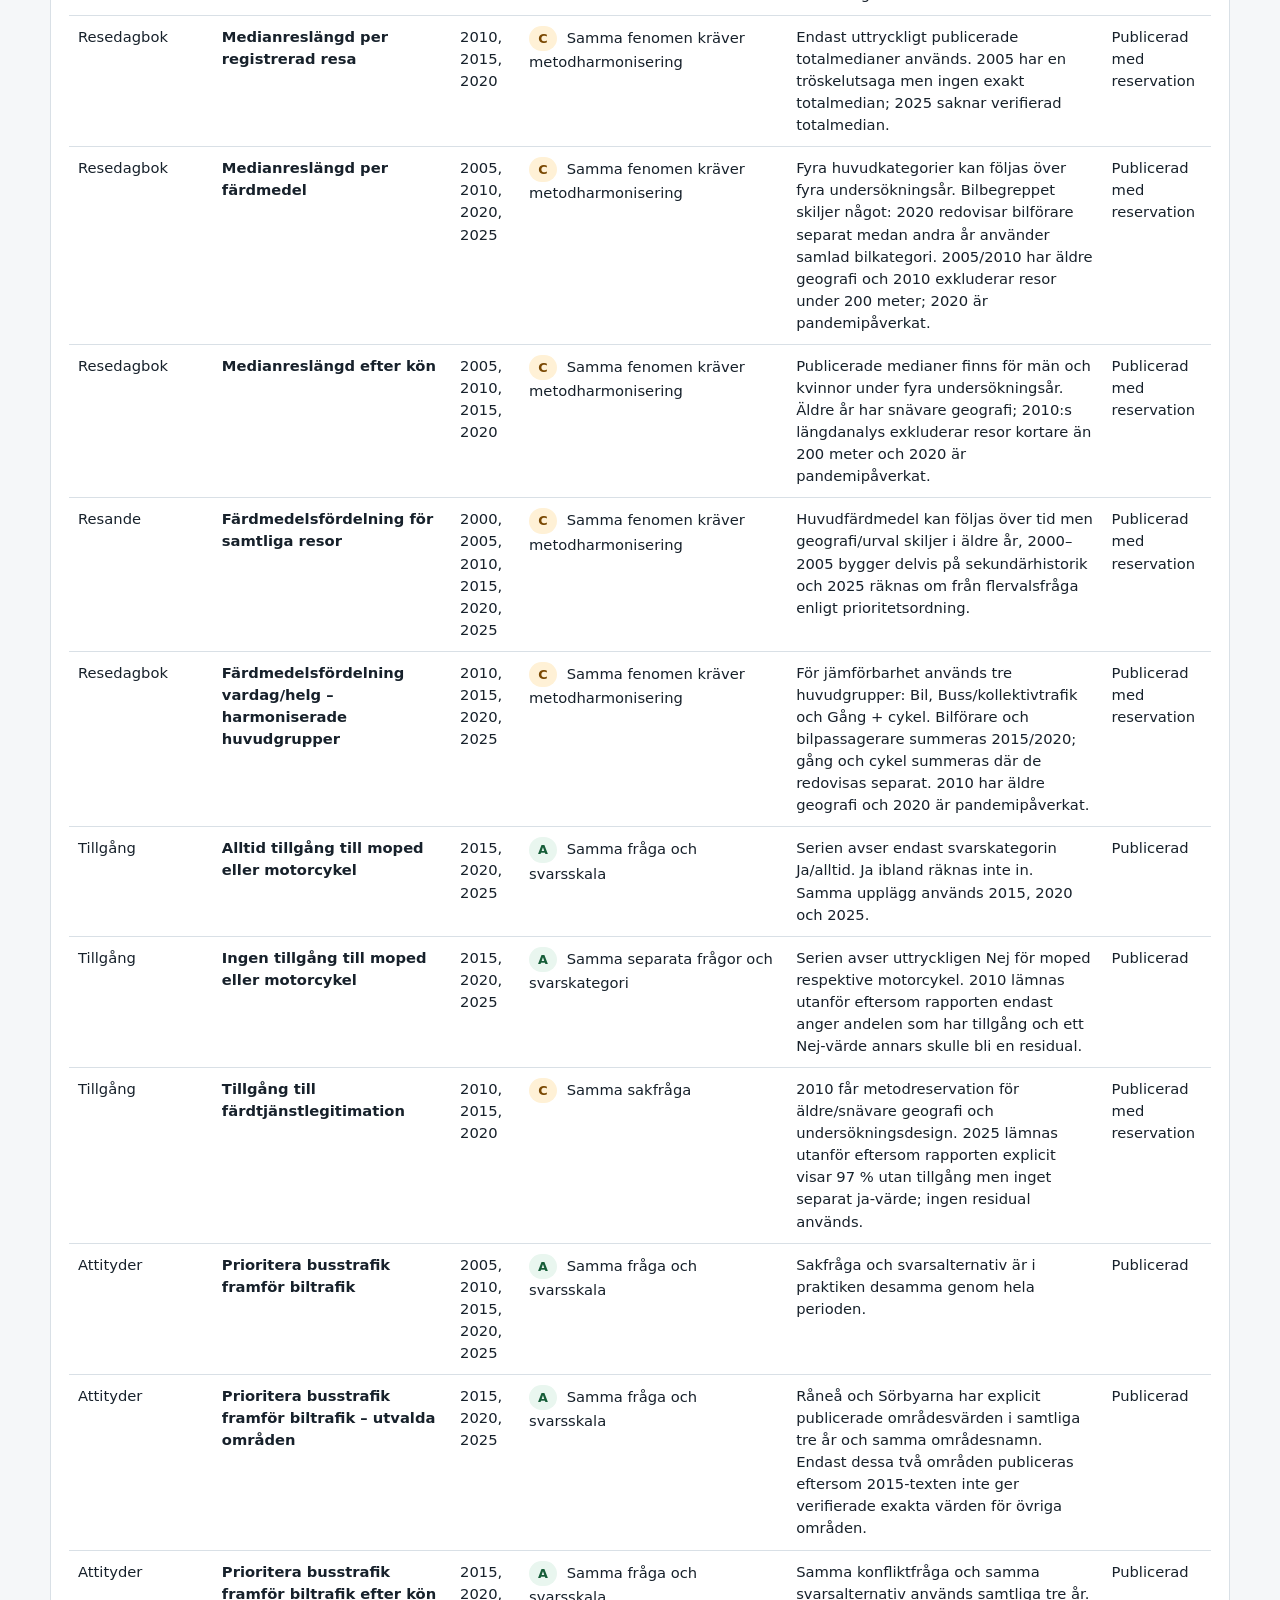
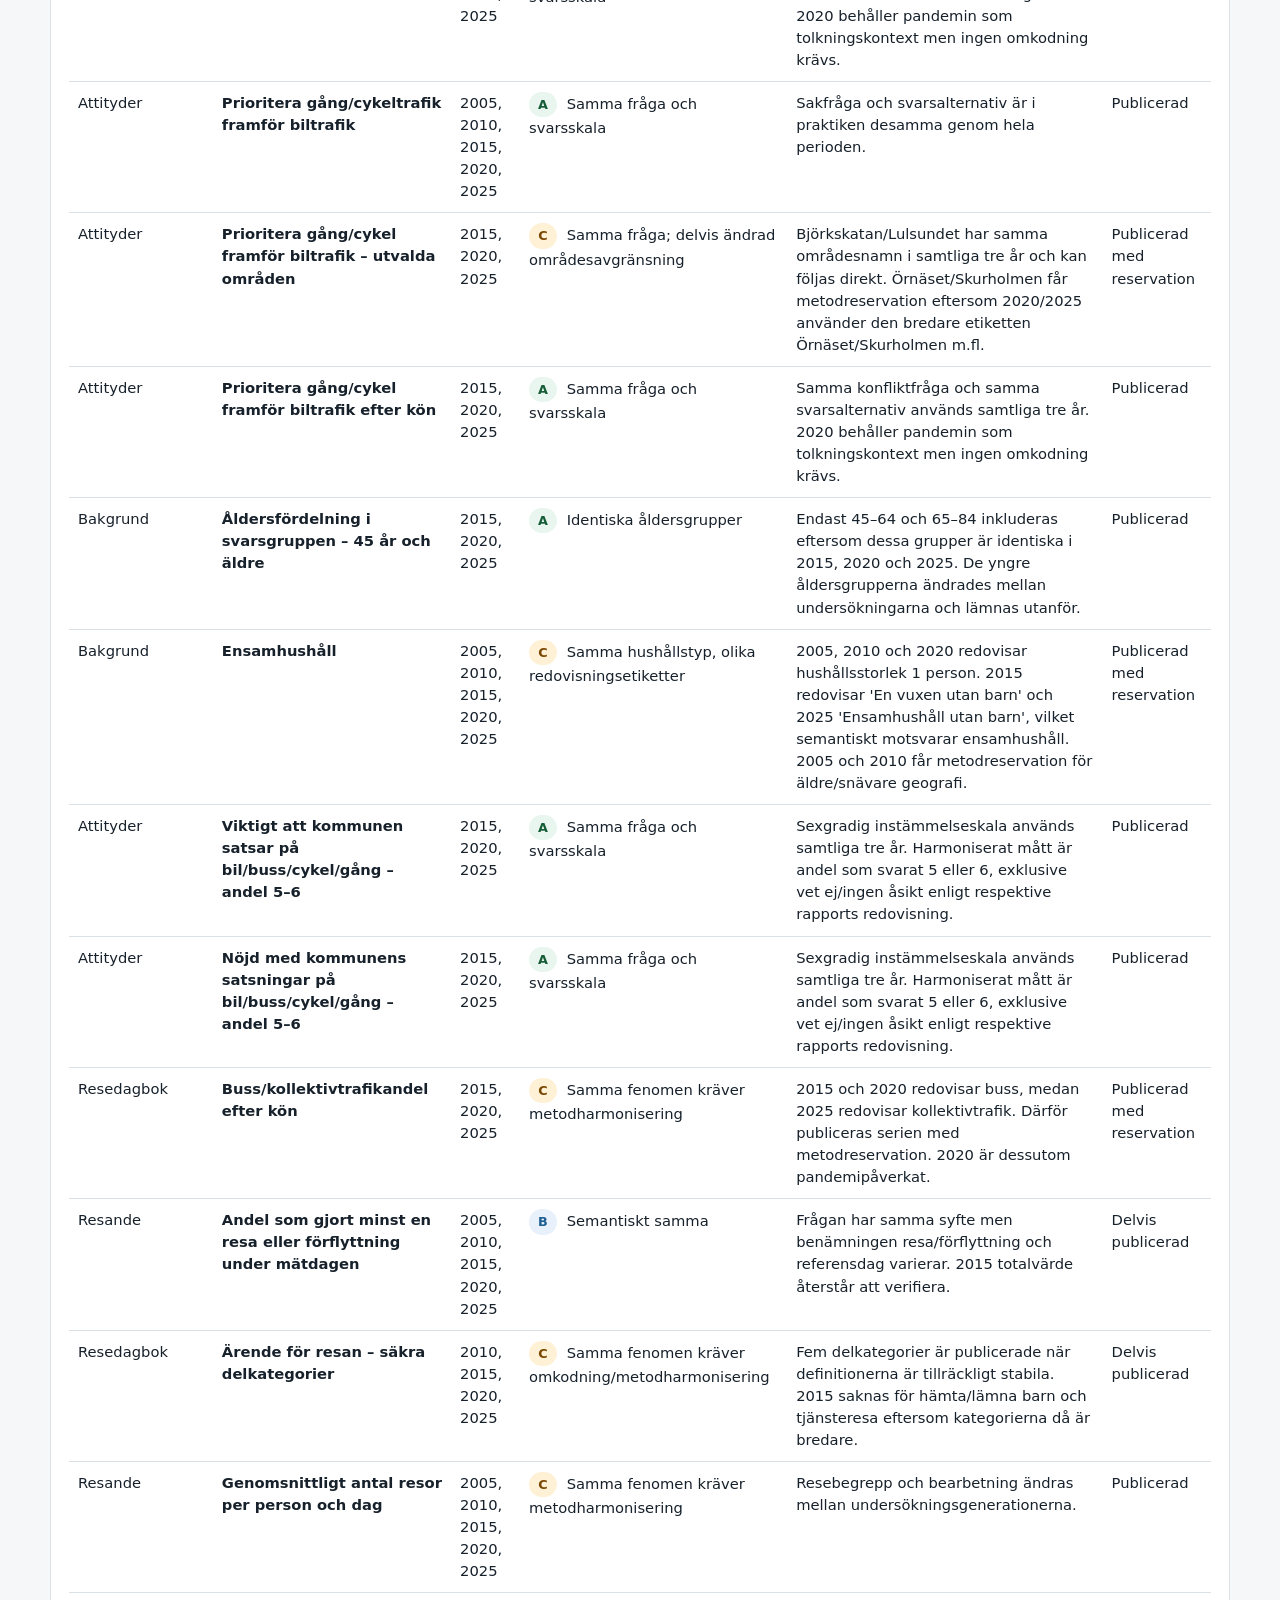
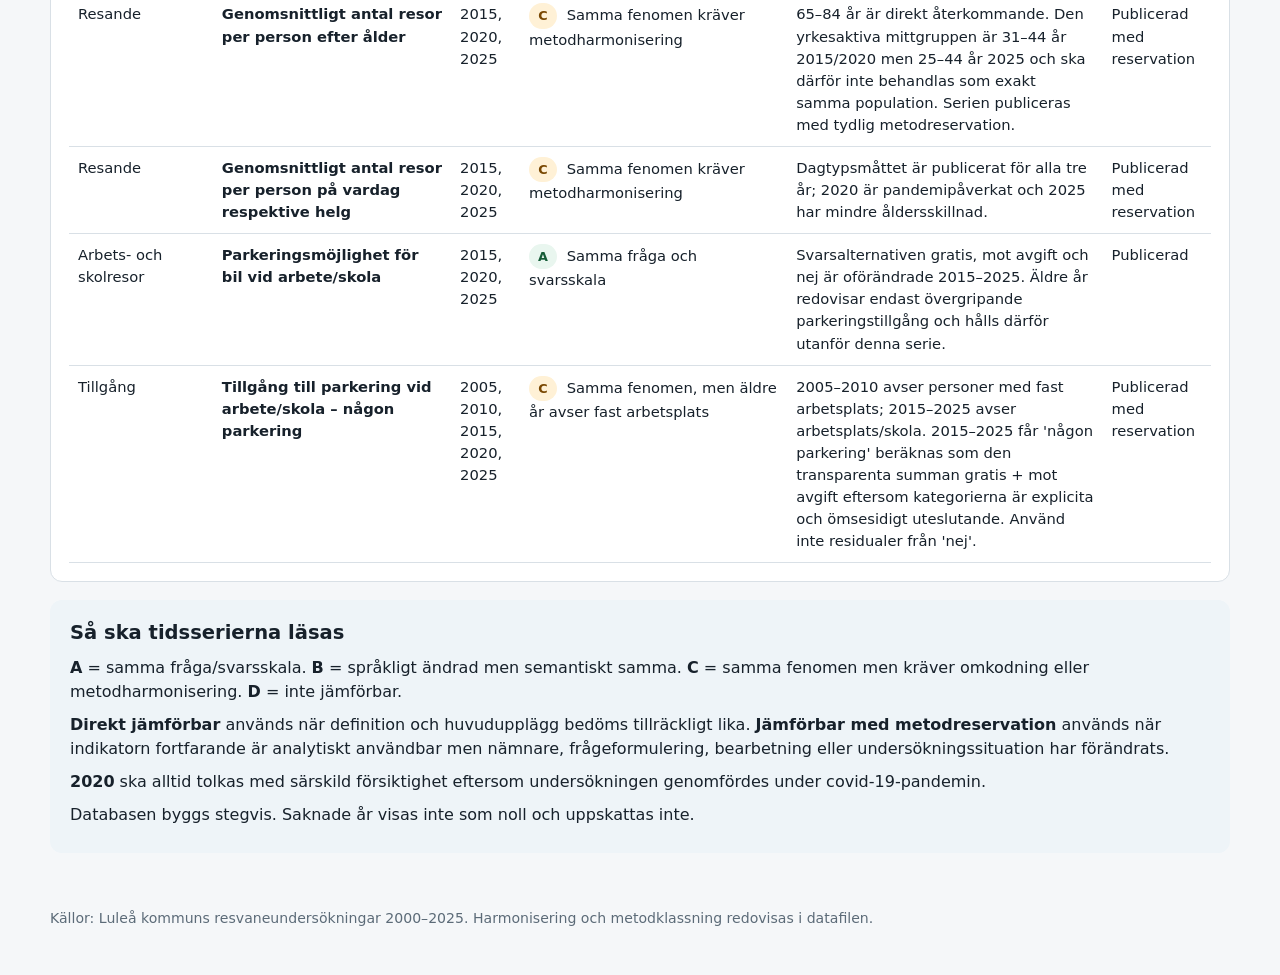
==== commit 13127f58: "Unify RVU header branding height and persistent two-page navigation" ====
--- a/docs/index.html
+++ b/docs/index.html
@@ -17,7 +17,10 @@
       <p class="eyebrow">Luleå kommun · resvaneundersökningar</p>
       <h1>Resvanor i Luleå 2000–2025</h1>
       <p class="lead">Interaktiva, harmoniserade tidsserier med tydlig markering av metodreservationer.</p>
-      <p class="page-links"><a href="ovriga-resultat.html">Övriga RVU-resultat som inte bör tolkas som tidsserier →</a></p>
+      <nav class="rvu-page-nav" aria-label="Välj sida">
+        <a href="index.html" aria-current="page">Harmoniserade tidsserier</a>
+        <a href="ovriga-resultat.html">Övriga RVU-resultat</a>
+      </nav>
       </div>
     </div>
   </header>
--- a/docs/styles.css
+++ b/docs/styles.css
@@ -14,3 +14,12 @@
 #coverageSummary{margin-bottom:12px}.coverage-note{color:var(--muted);font-size:.9rem}
 
 .page-links{margin:14px 0 0}.page-links a{color:var(--accent);font-weight:700;text-decoration:none}.page-links a:hover{text-decoration:underline}.result-note{font-size:.86rem;color:var(--muted)}.result-tag{display:inline-block;border-radius:999px;padding:3px 8px;background:#eef4f8;color:#31556f;font-size:.8rem;font-weight:700}.back-link{display:inline-block;margin-top:12px;color:var(--accent);font-weight:700;text-decoration:none}.back-link:hover{text-decoration:underline}
+
+/* Shared Luleå kommun branding (same logo and favicon as other dashboards). */
+.hero-content{display:flex;align-items:center;gap:24px}
+.hero-copy{min-width:0;flex:1}
+.lulea-brand-logo{display:block;flex:0 0 auto;width:94px;max-height:120px;object-fit:contain}
+.controls .select-search{display:block;width:100%;min-height:40px;margin-top:6px;border:1px solid var(--line);border-radius:8px;background:#fff;color:var(--text);padding:8px 11px;font:inherit;font-weight:400}
+.controls .select-search:focus-visible{outline:2px solid var(--accent);outline-offset:2px}
+.controls .select-search-hint{display:block;font-size:.78rem;font-weight:400;color:var(--muted);min-height:0}
+@media(max-width:600px){.hero-content{gap:12px;align-items:flex-start}.lulea-brand-logo{width:60px;max-height:90px}}
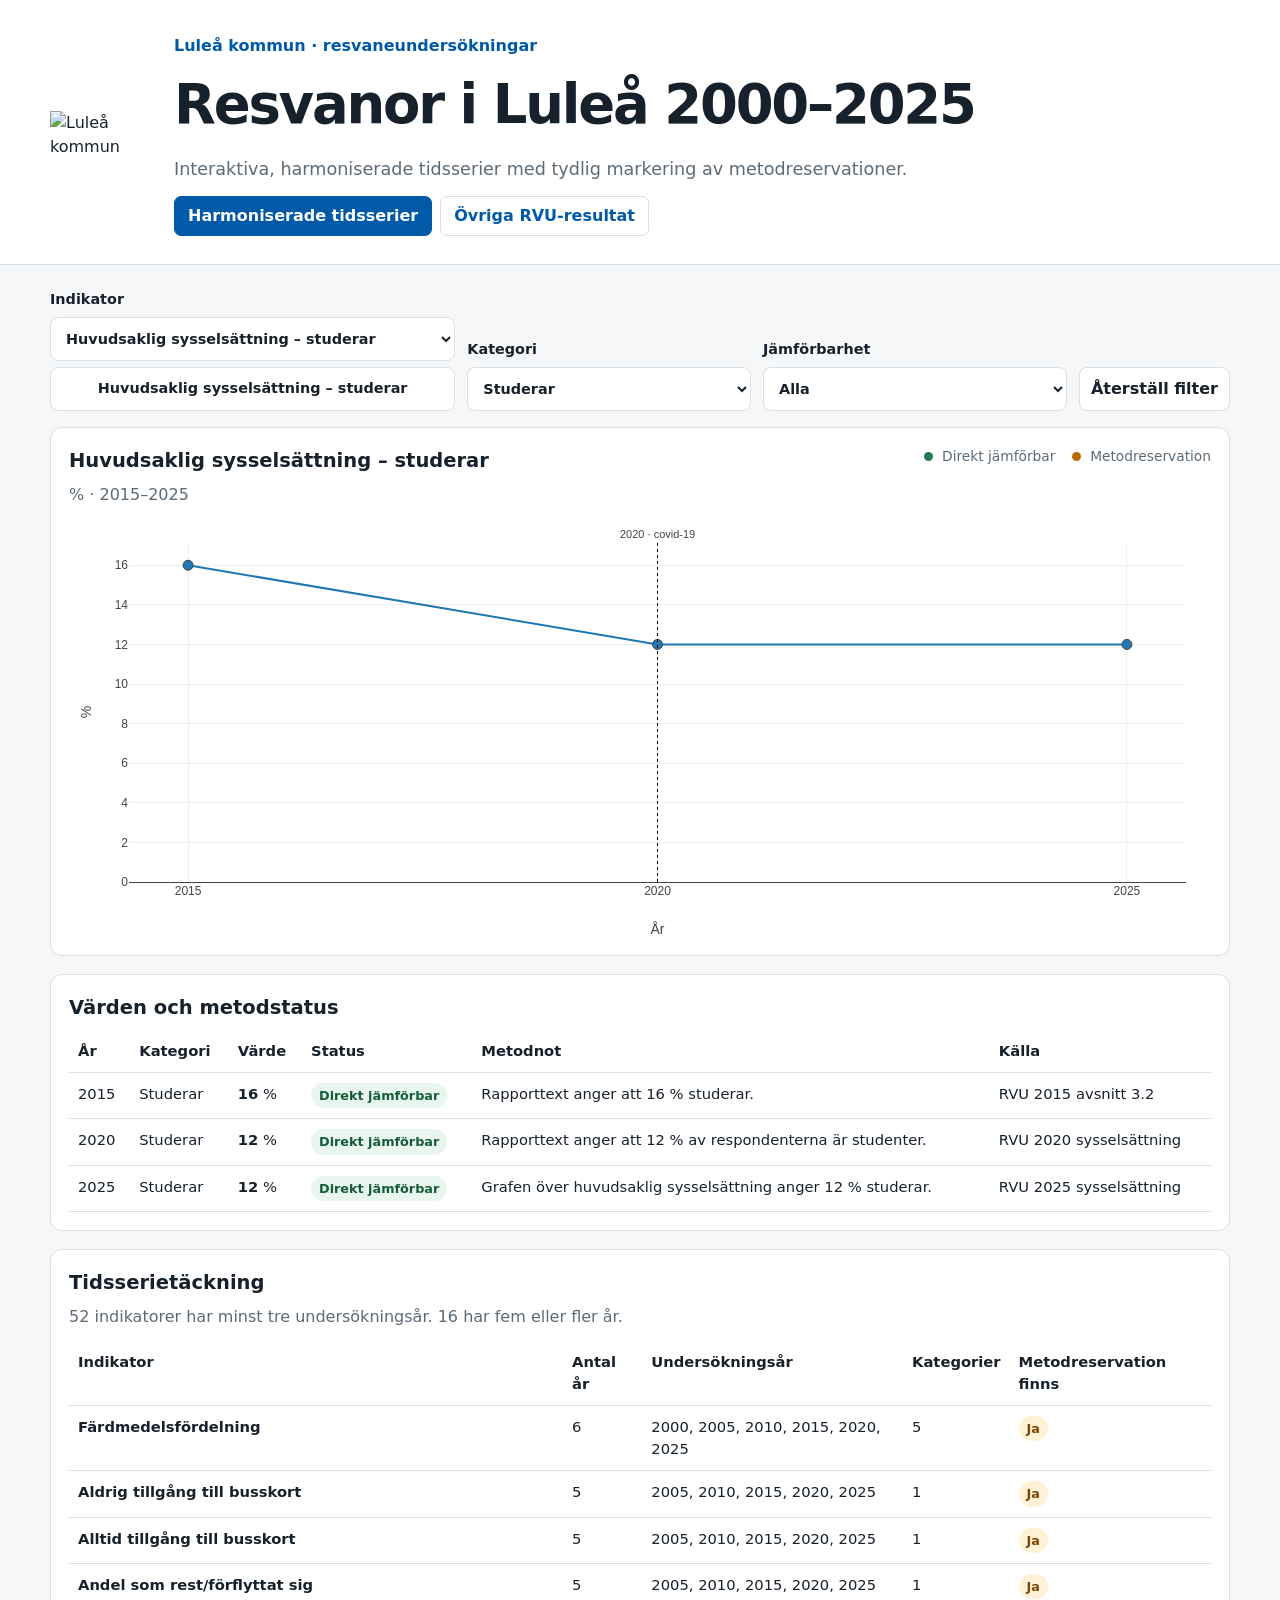
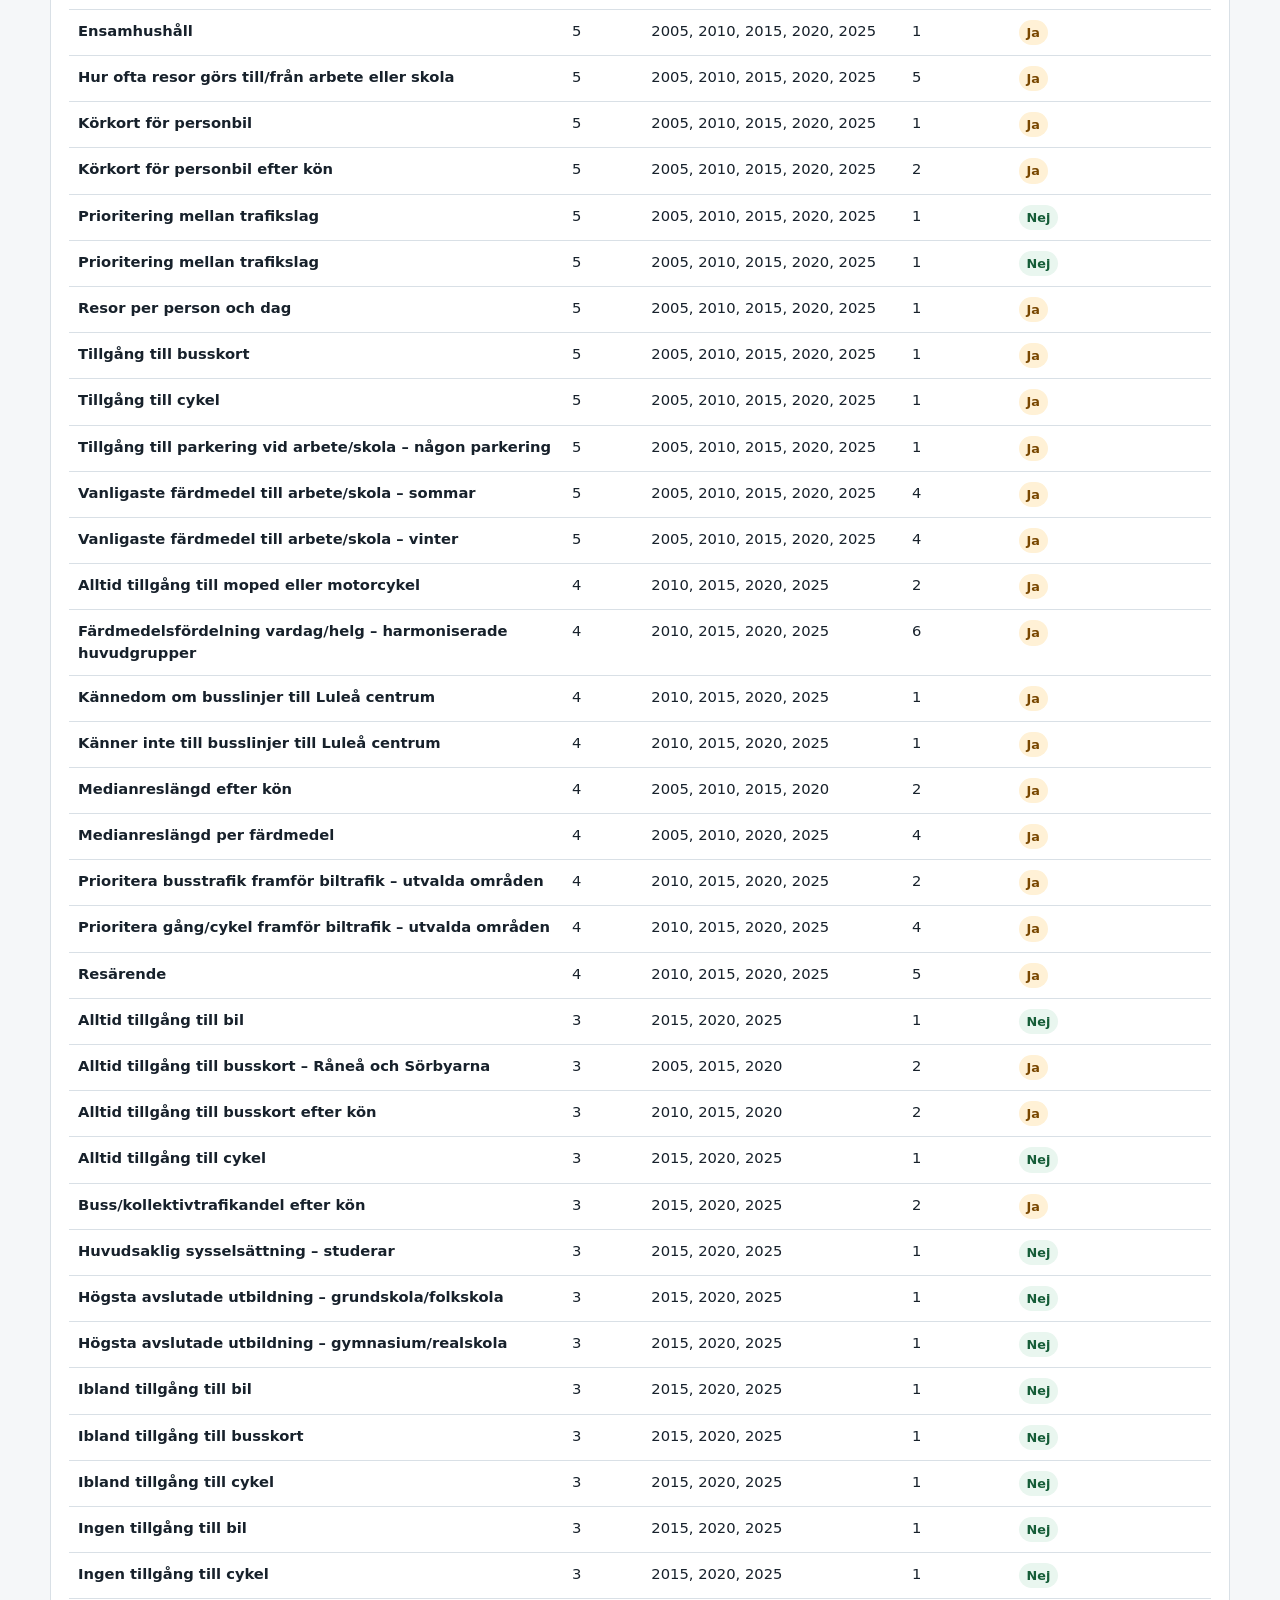
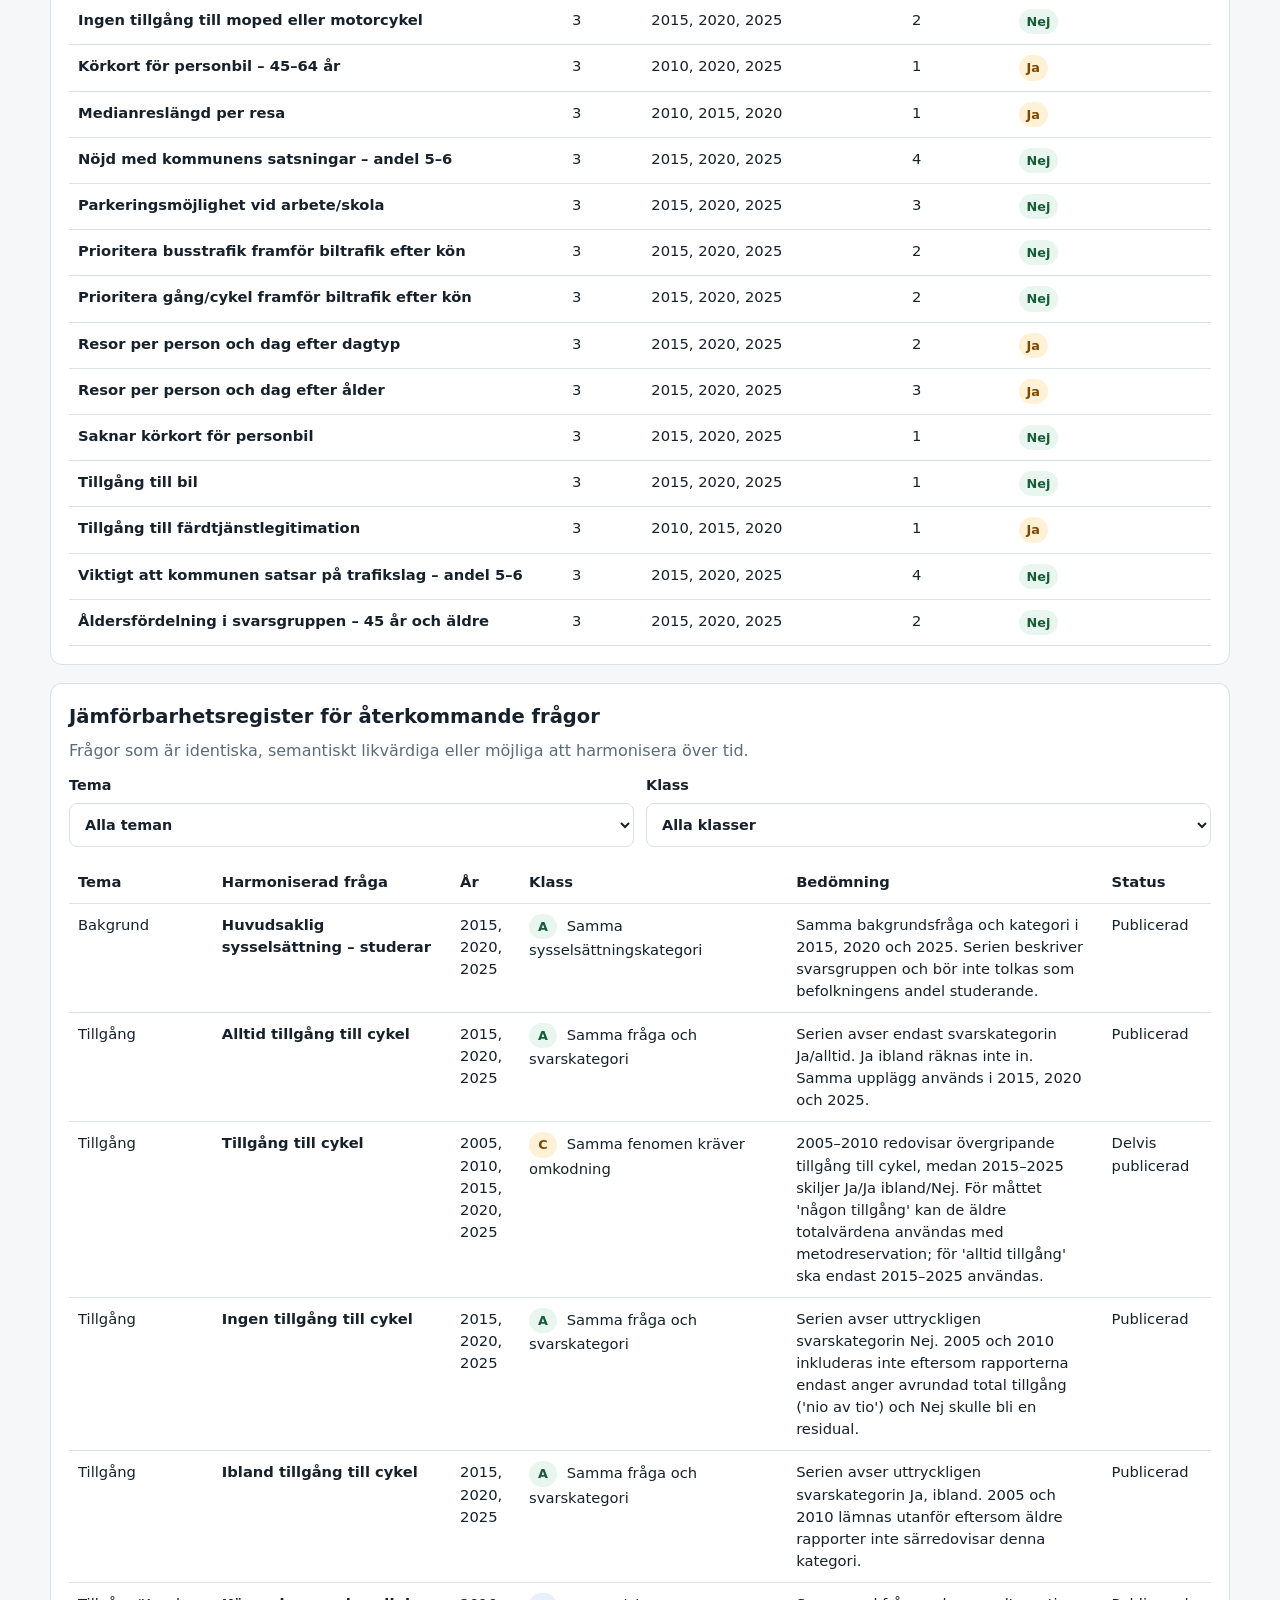
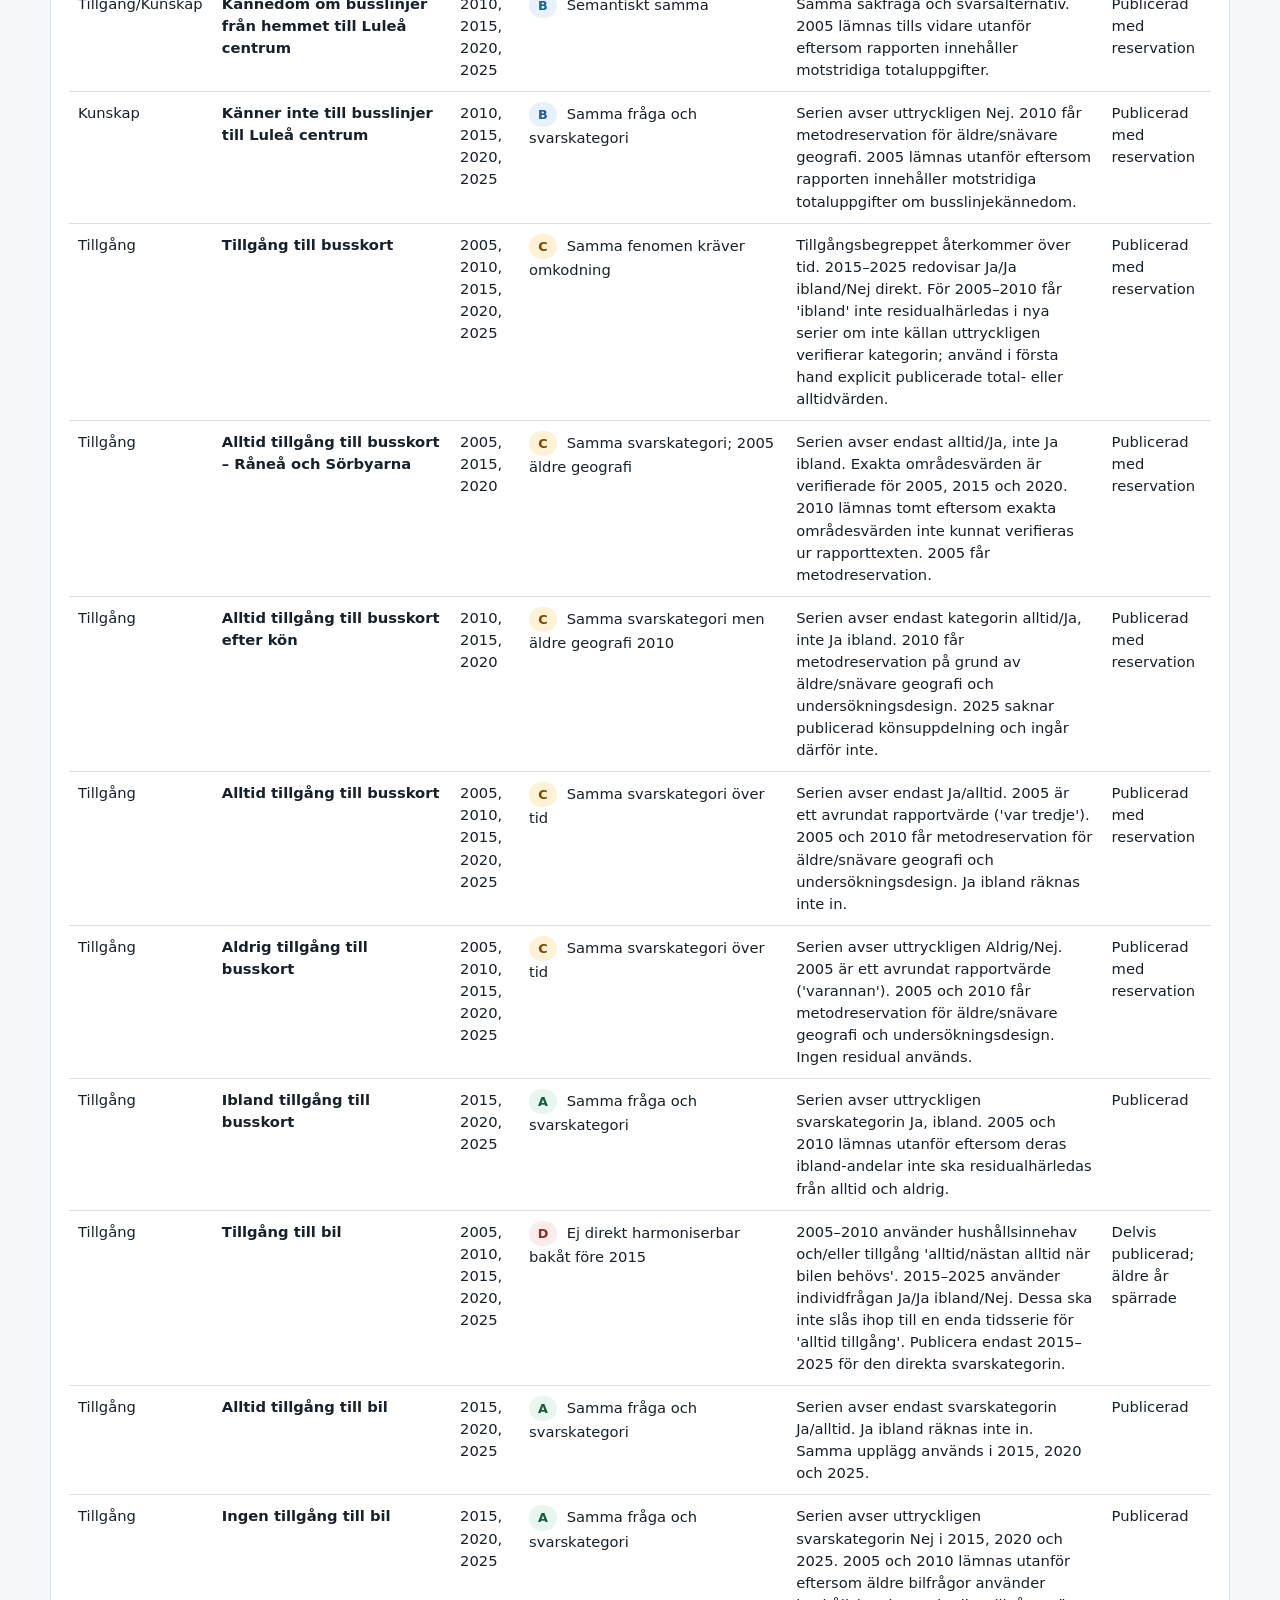
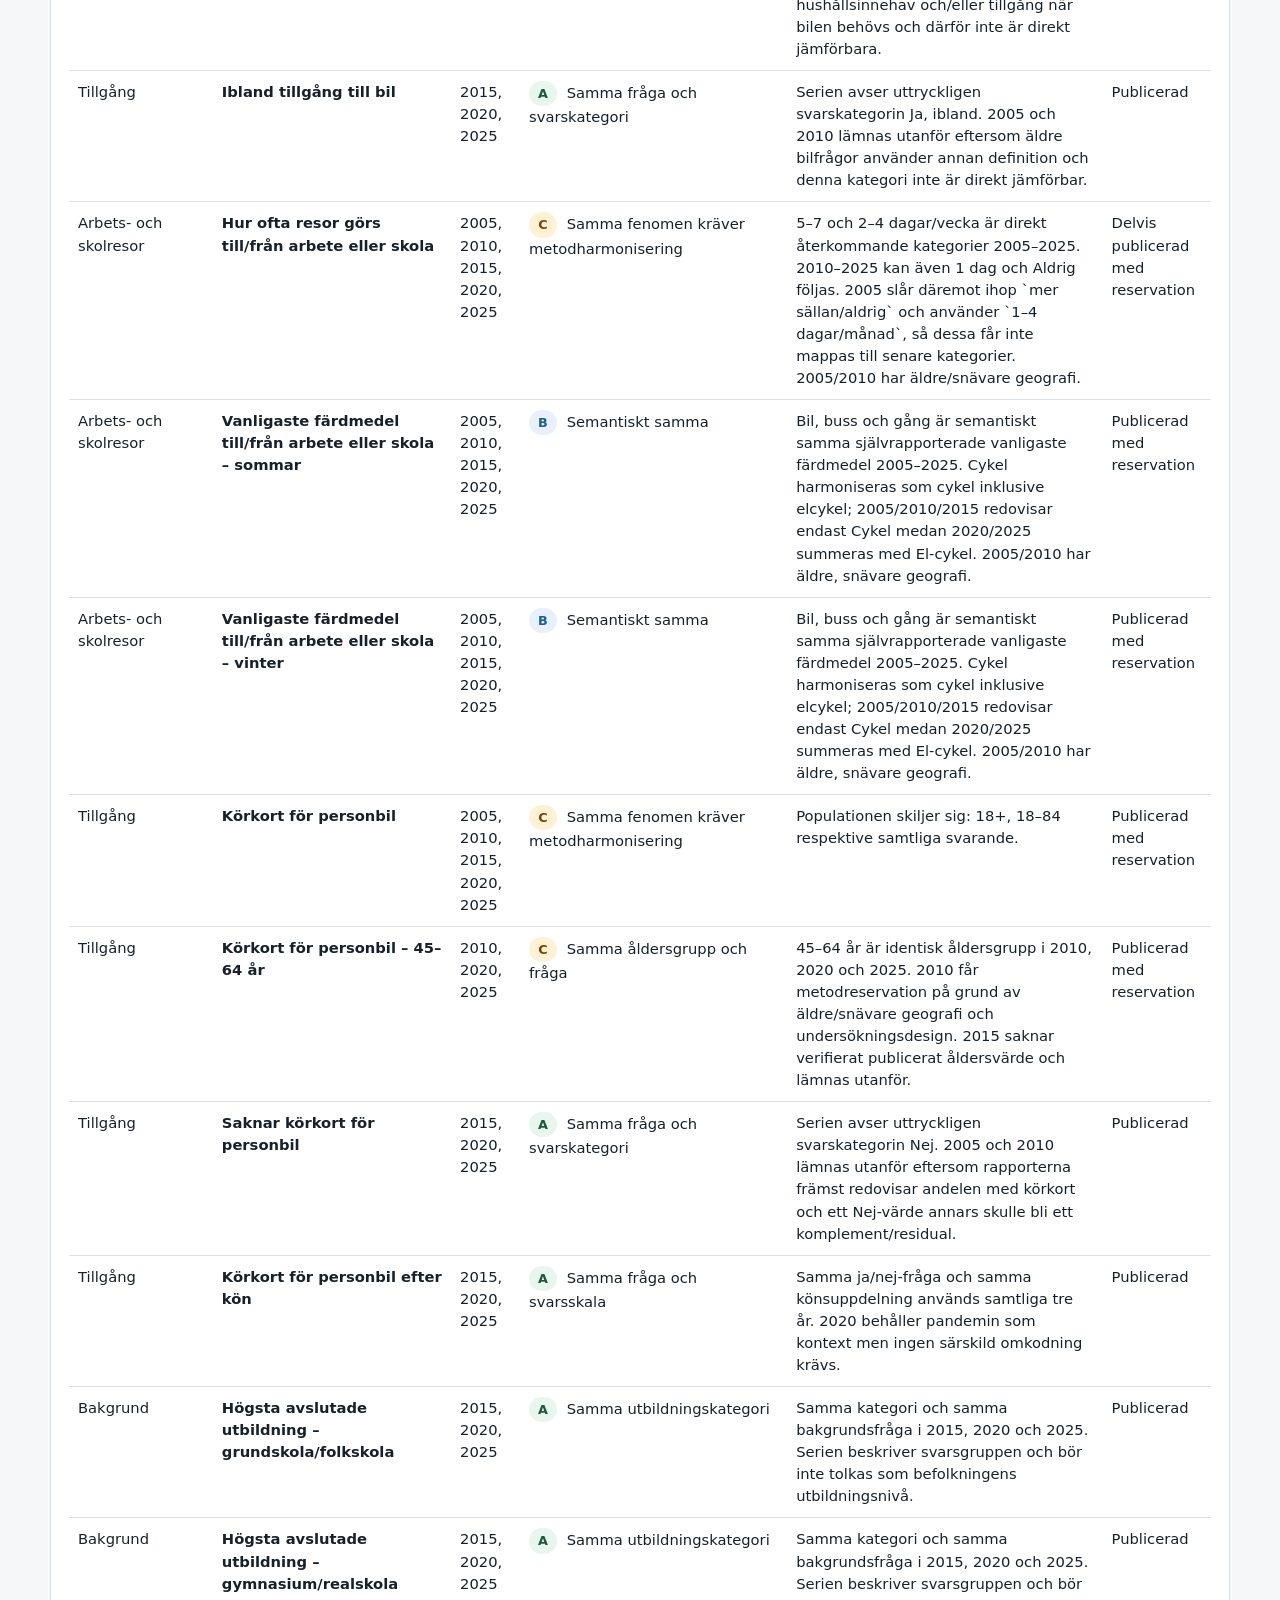
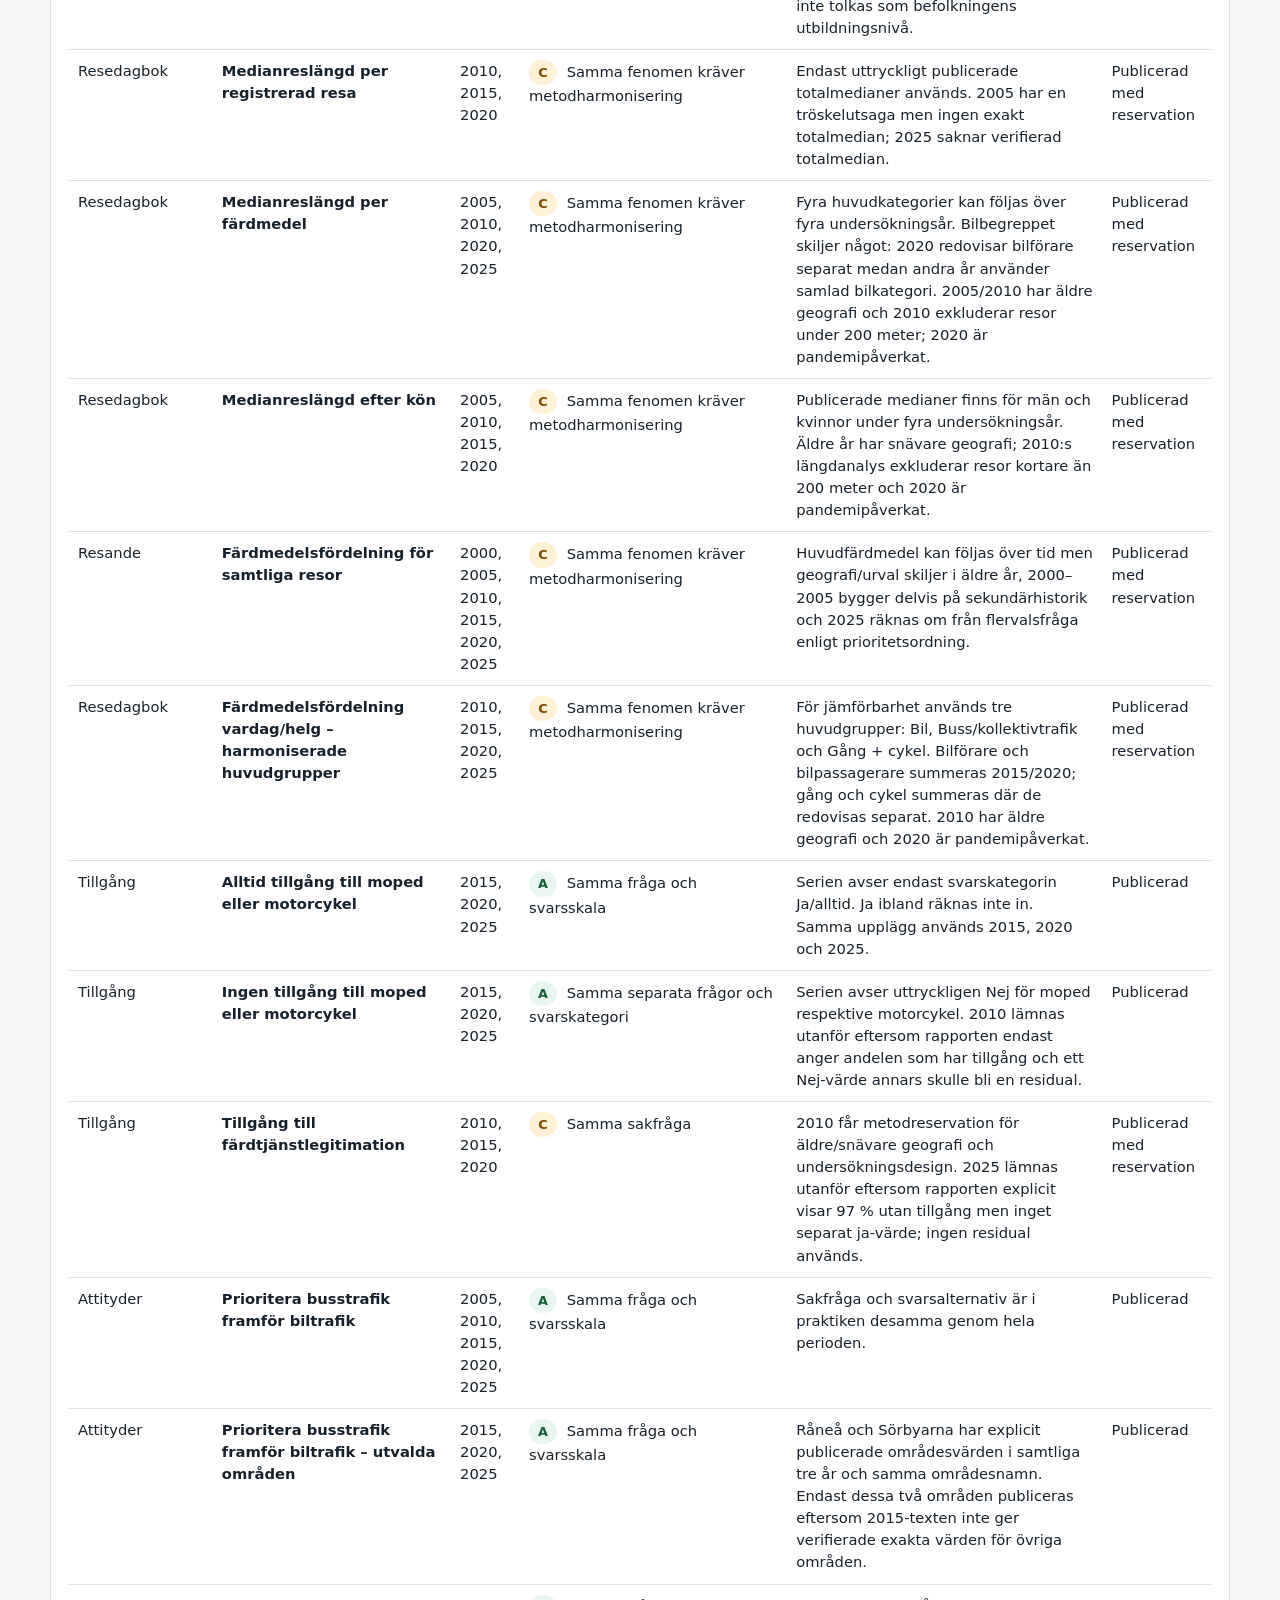
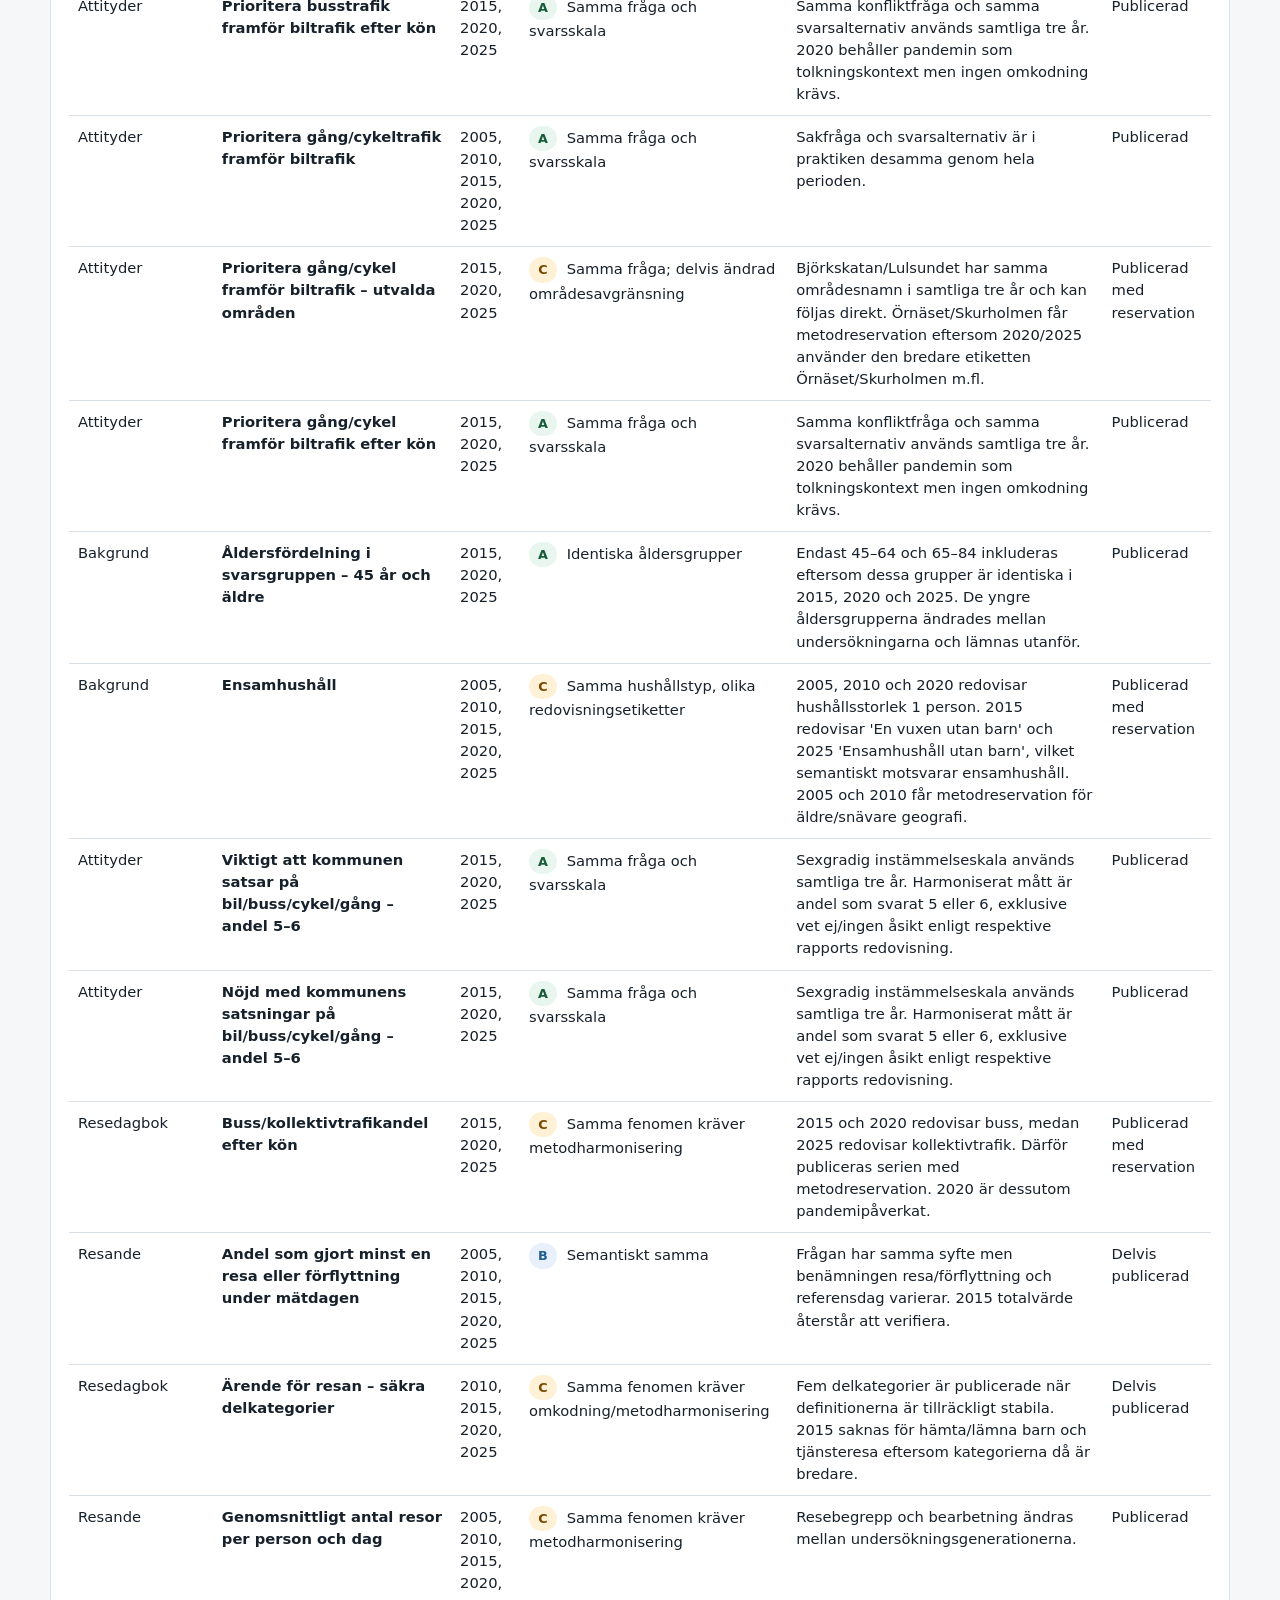
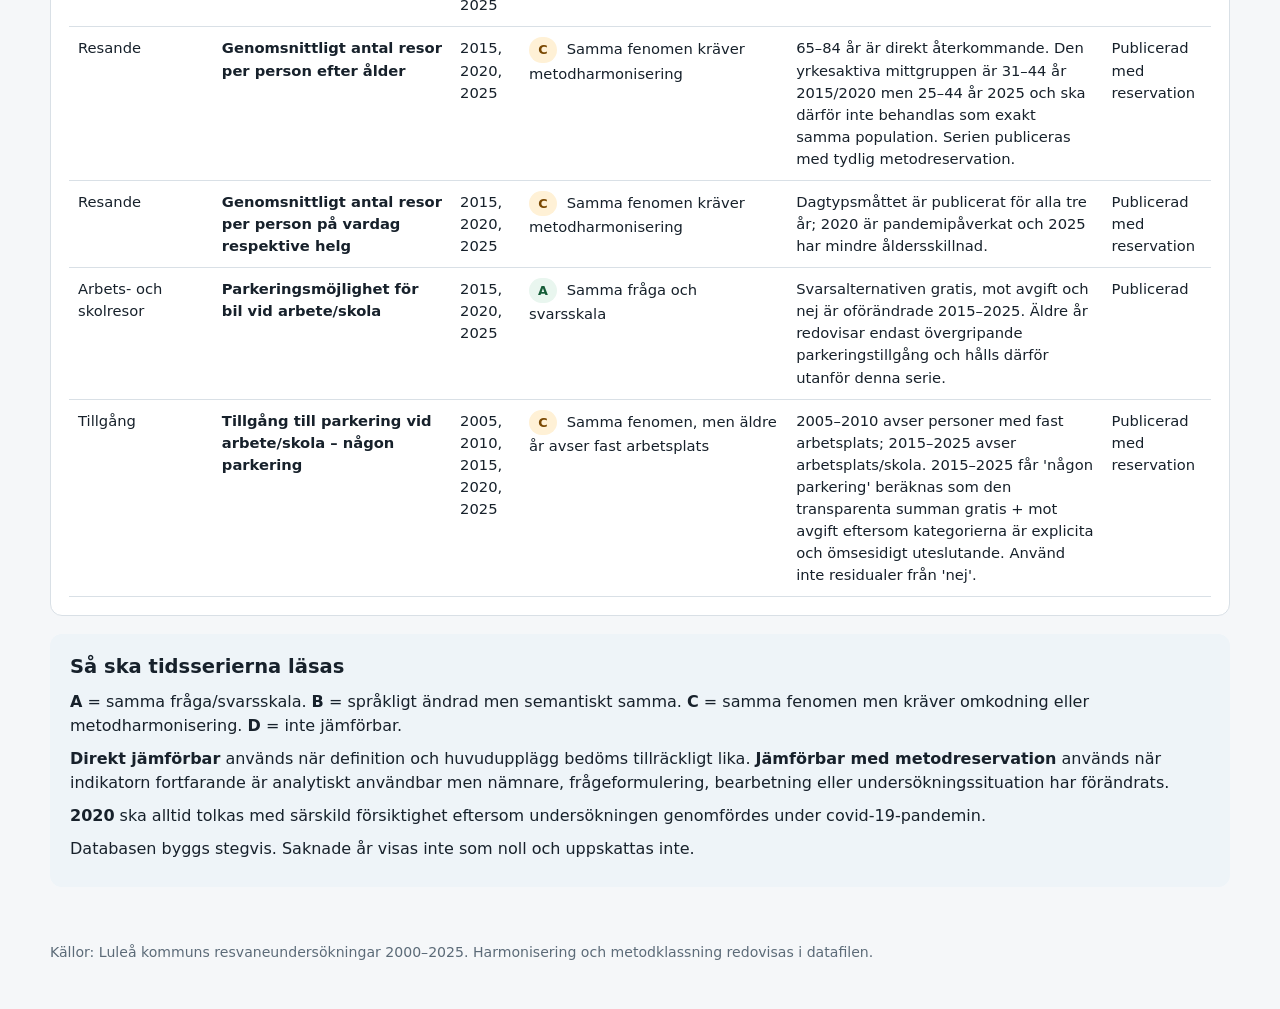
==== commit 30253a45: "Move search field inside RVU selector popup" ====
--- a/docs/index.html
+++ b/docs/index.html
@@ -28,8 +28,6 @@
   <main class="wrap">
     <section class="controls" aria-label="Filter">
       <label>Indikator
-        <input id="indicator-search" class="select-search" type="search" placeholder="Sök bland indikatorer…" autocomplete="off" aria-label="Sök indikator" aria-describedby="indicator-search-hint">
-        <span id="indicator-search-hint" class="select-search-hint" aria-live="polite"></span>
         <select id="indicator"></select>
       </label>
       <label>Kategori
--- a/docs/styles.css
+++ b/docs/styles.css
@@ -23,3 +23,19 @@
 .controls .select-search:focus-visible{outline:2px solid var(--accent);outline-offset:2px}
 .controls .select-search-hint{display:block;font-size:.78rem;font-weight:400;color:var(--muted);min-height:0}
 @media(max-width:600px){.hero-content{gap:12px;align-items:flex-start}.lulea-brand-logo{width:60px;max-height:90px}}
+
+/* Identical RVU headers on both pages; preserve the original start-page header height. */
+.hero{padding:34px 0 28px}
+.hero-content{min-height:176px;align-items:center}
+.lulea-brand-logo{display:block;width:100px;max-width:100px;max-height:115px;flex:0 0 100px;object-fit:contain;object-position:center}
+.rvu-page-nav{display:flex;align-items:center;flex-wrap:wrap;gap:8px;margin-top:14px}
+.rvu-page-nav a{display:inline-block;padding:7px 13px;border:1px solid var(--line);border-radius:7px;color:var(--accent);background:#fff;font-weight:700;text-decoration:none}
+.rvu-page-nav a:hover,.rvu-page-nav a:focus-visible{border-color:var(--accent);background:#eef4f8}
+.rvu-page-nav a[aria-current="page"]{background:#005aa7;border-color:#005aa7;color:#fff}
+@media(max-width:600px){
+  .hero{padding:24px 0 20px}
+  .hero-content{min-height:0;align-items:center}
+  .lulea-brand-logo{width:64px;max-width:64px;max-height:85px;flex-basis:64px}
+  .rvu-page-nav{gap:6px}
+  .rvu-page-nav a{padding:7px 9px;font-size:.86rem}
+}
